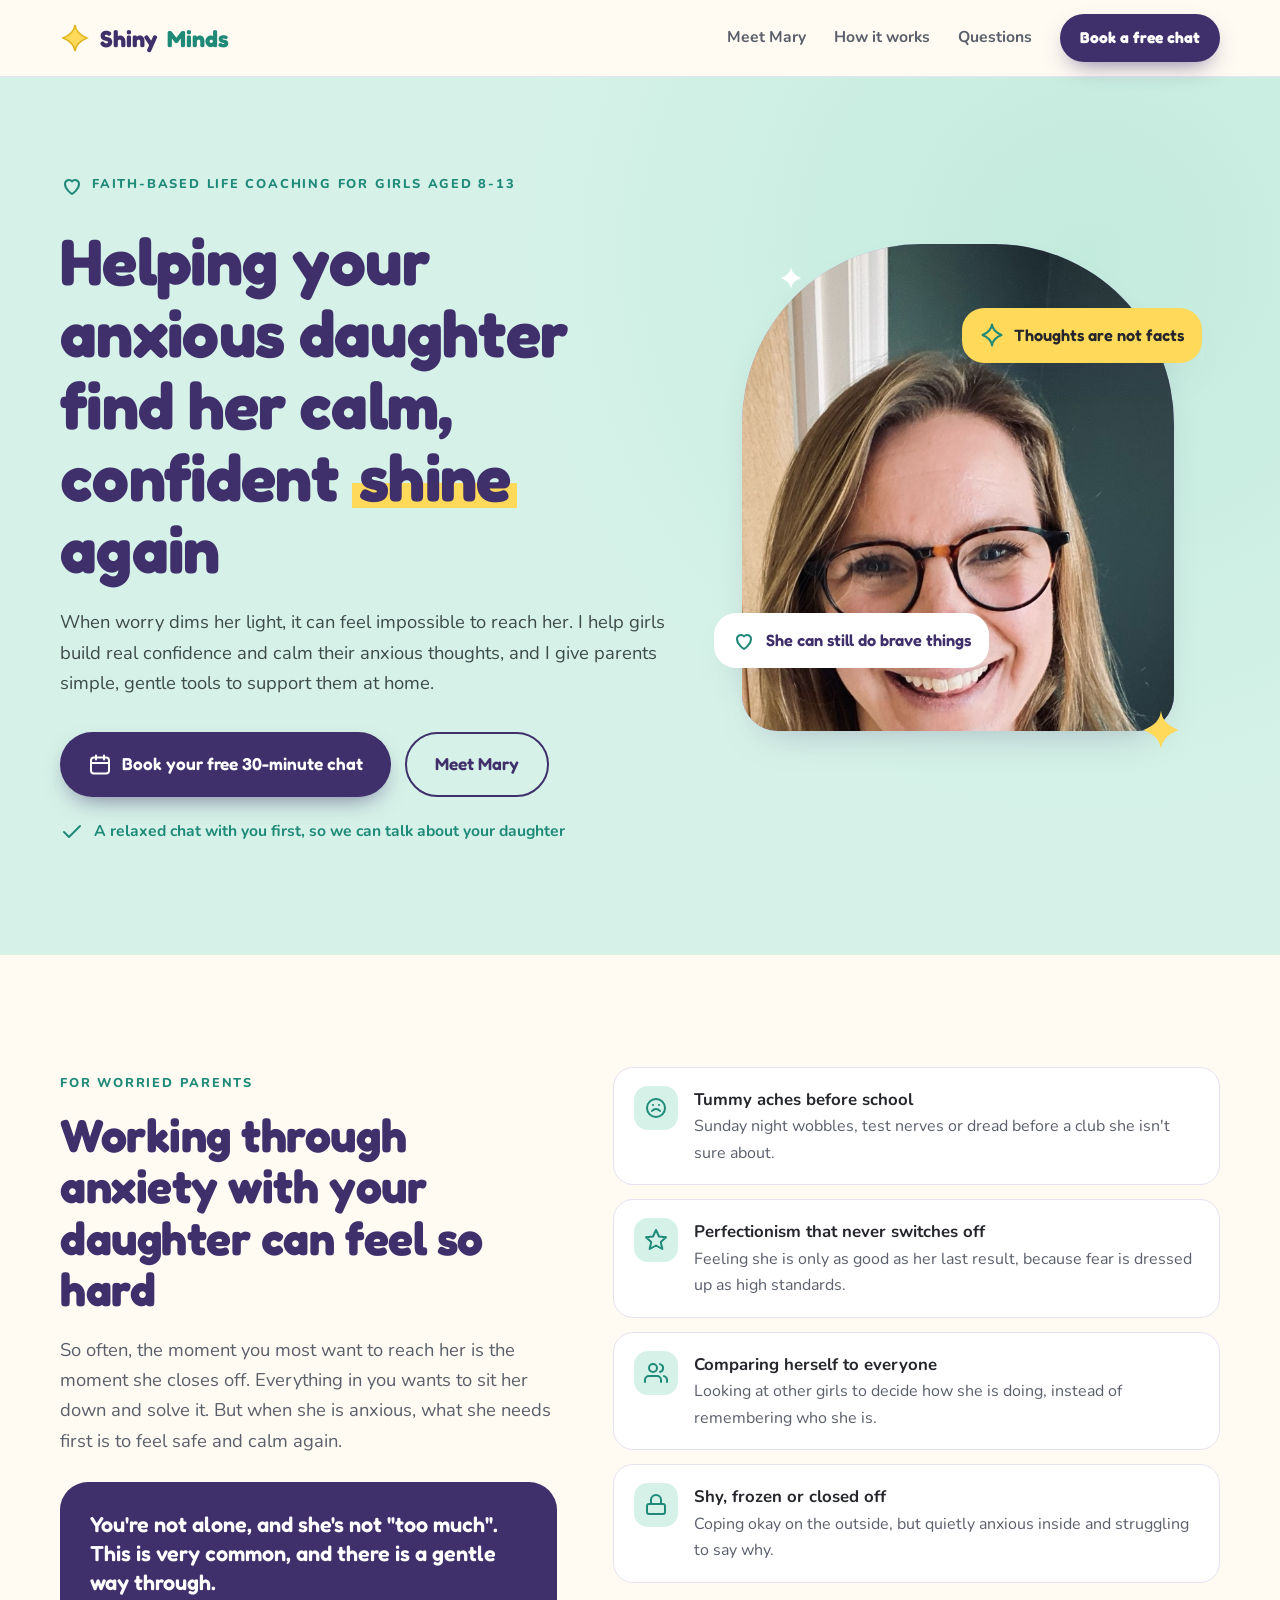
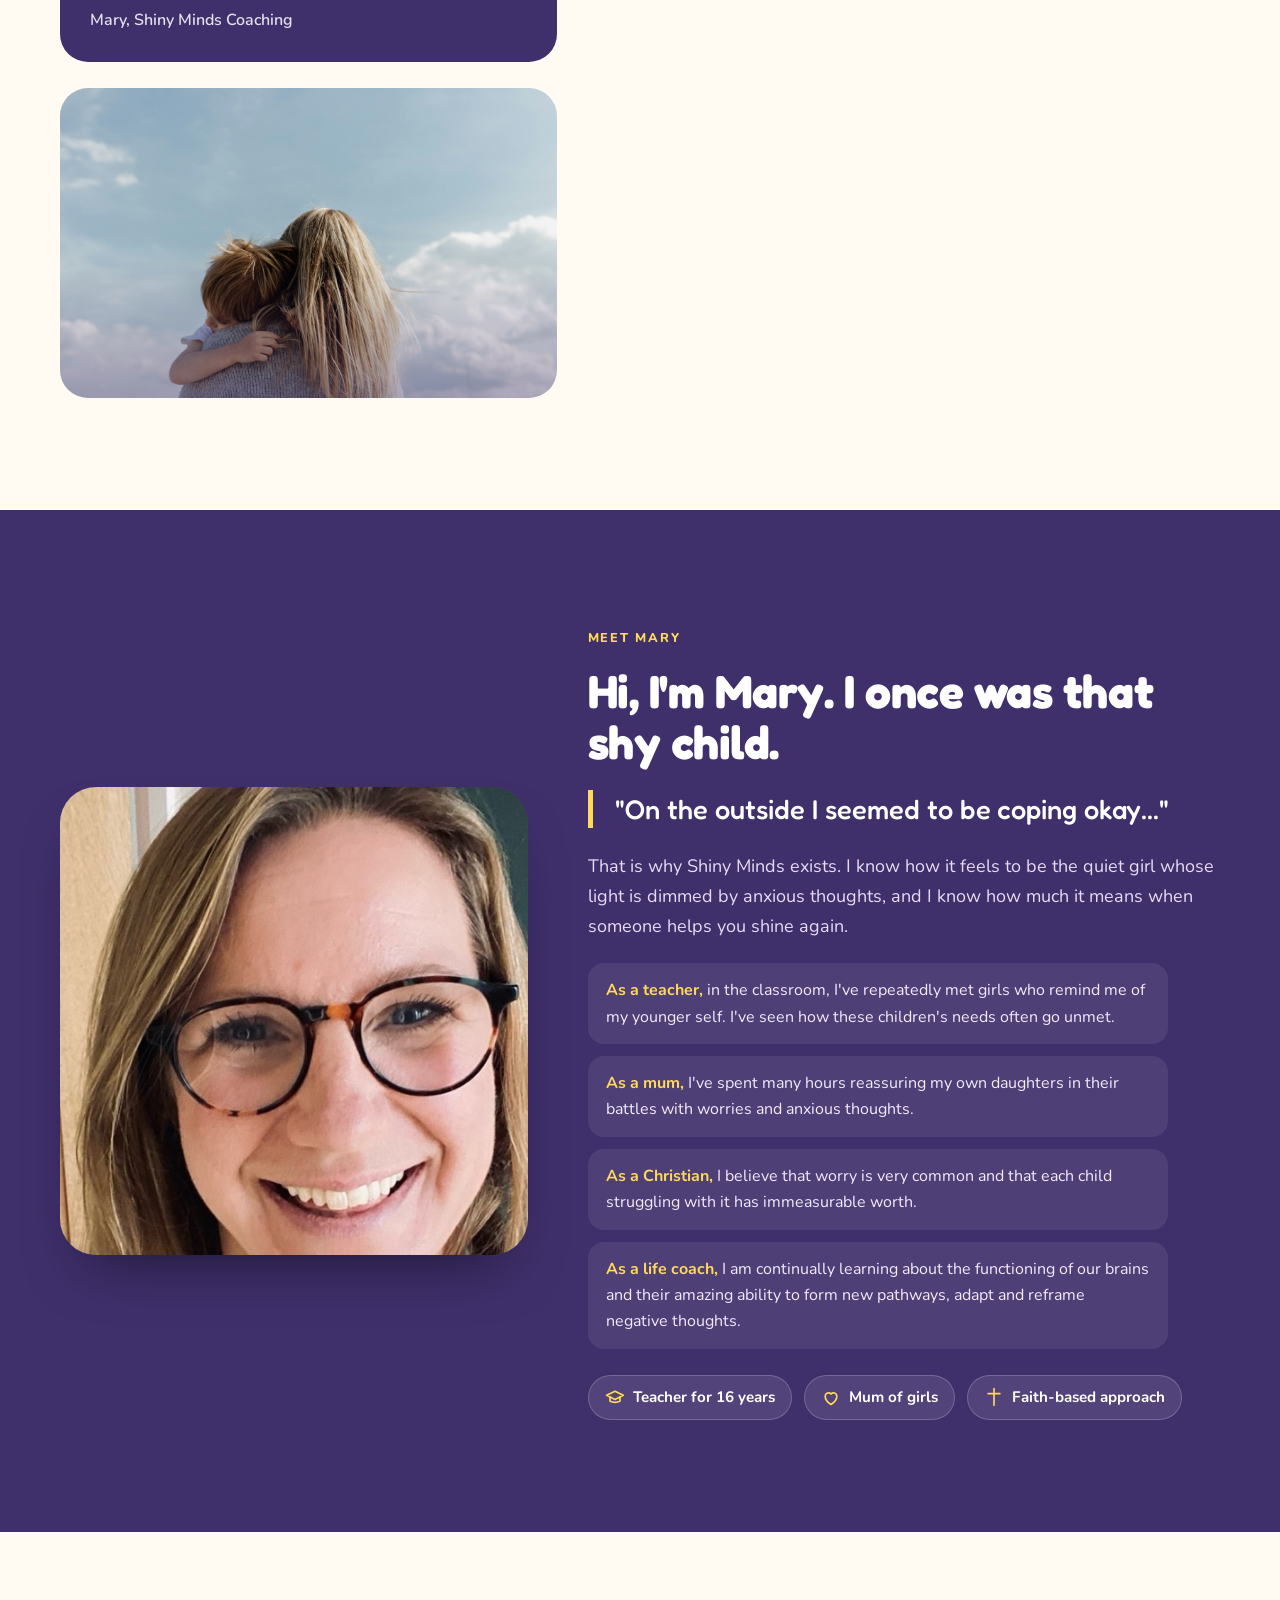
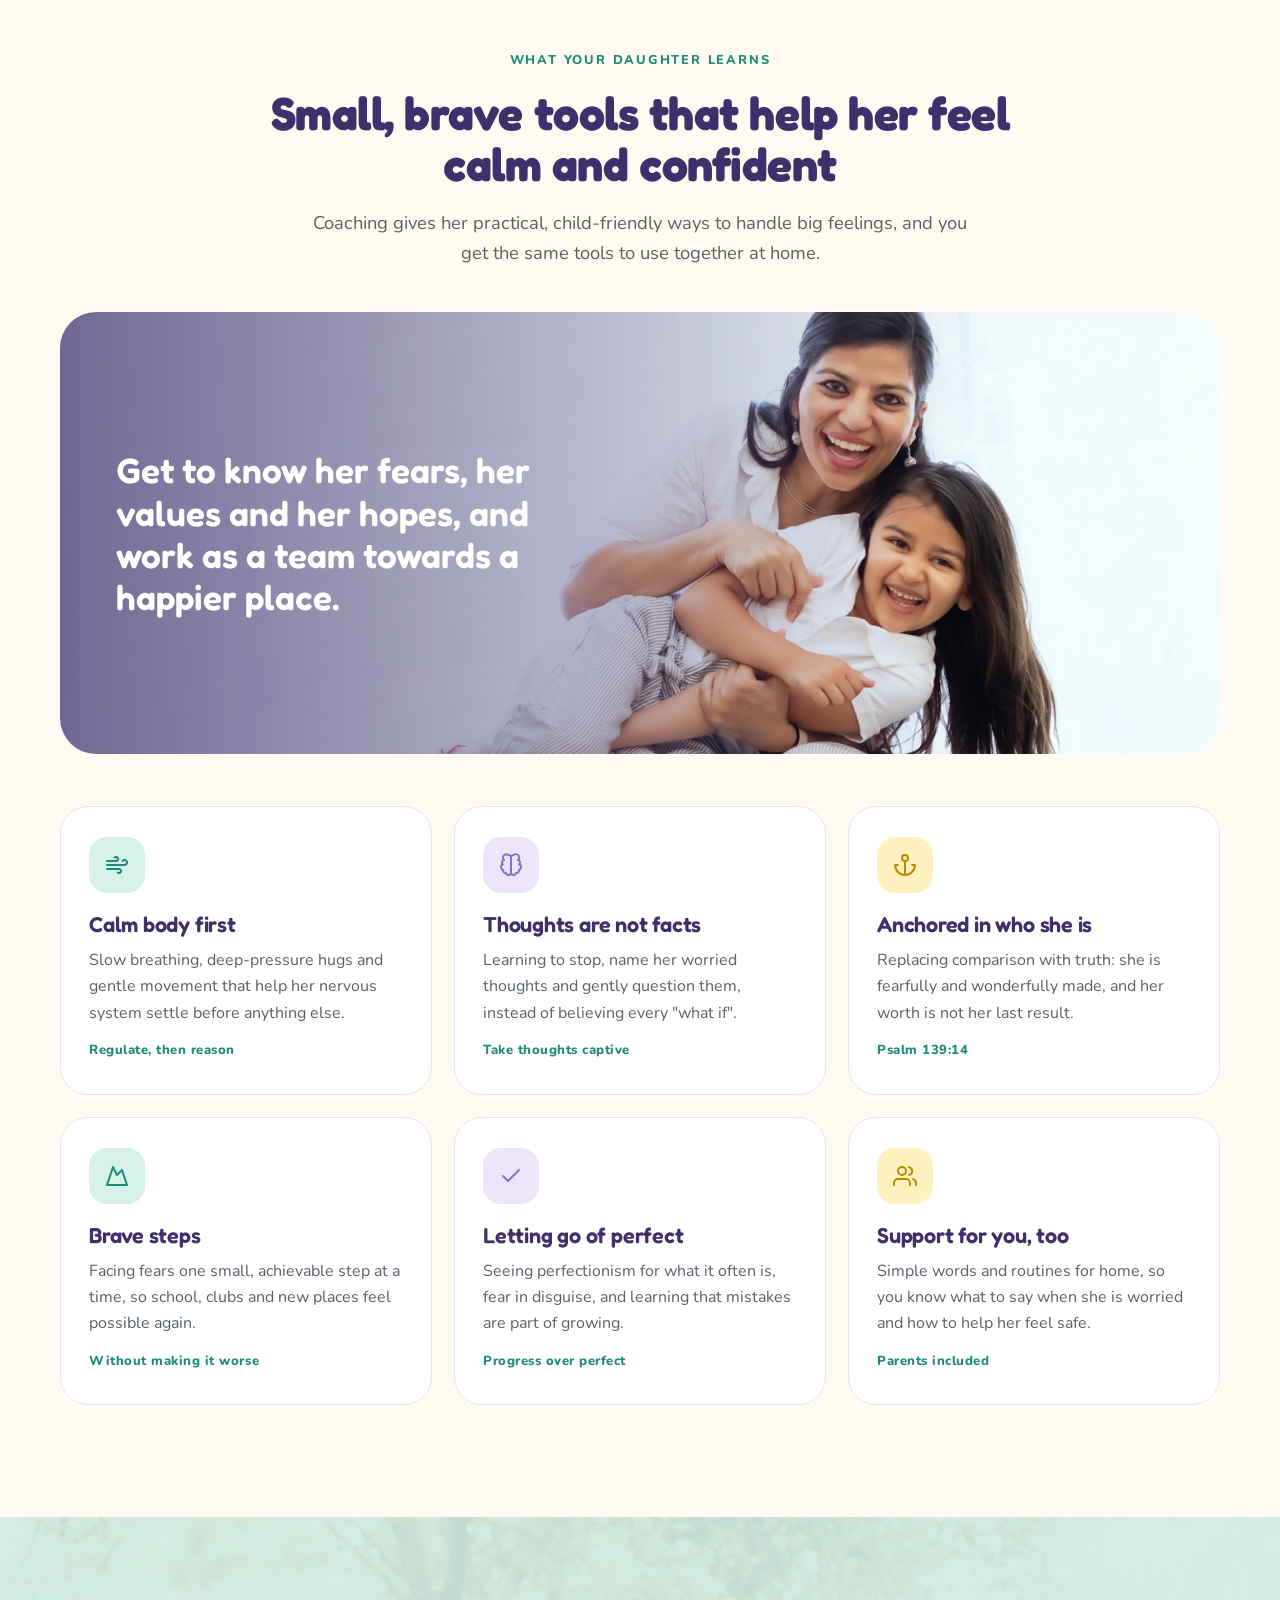
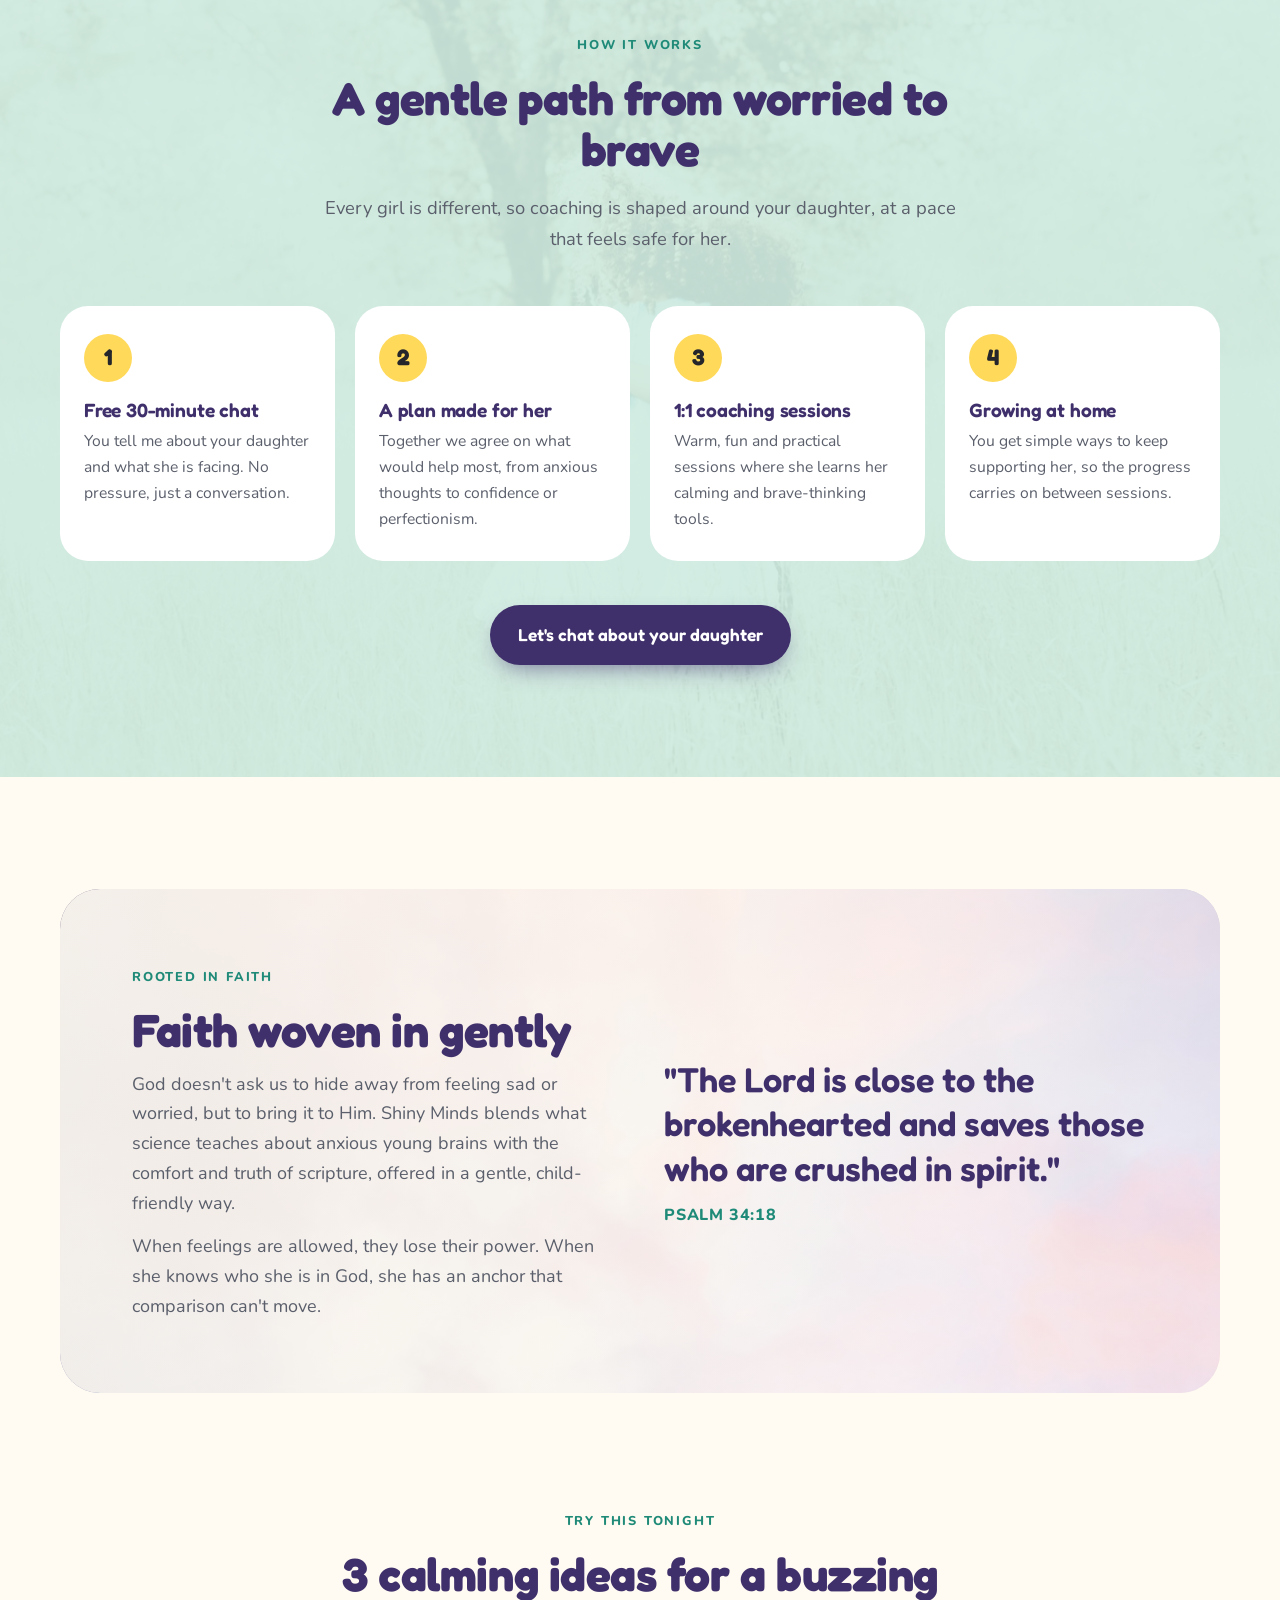
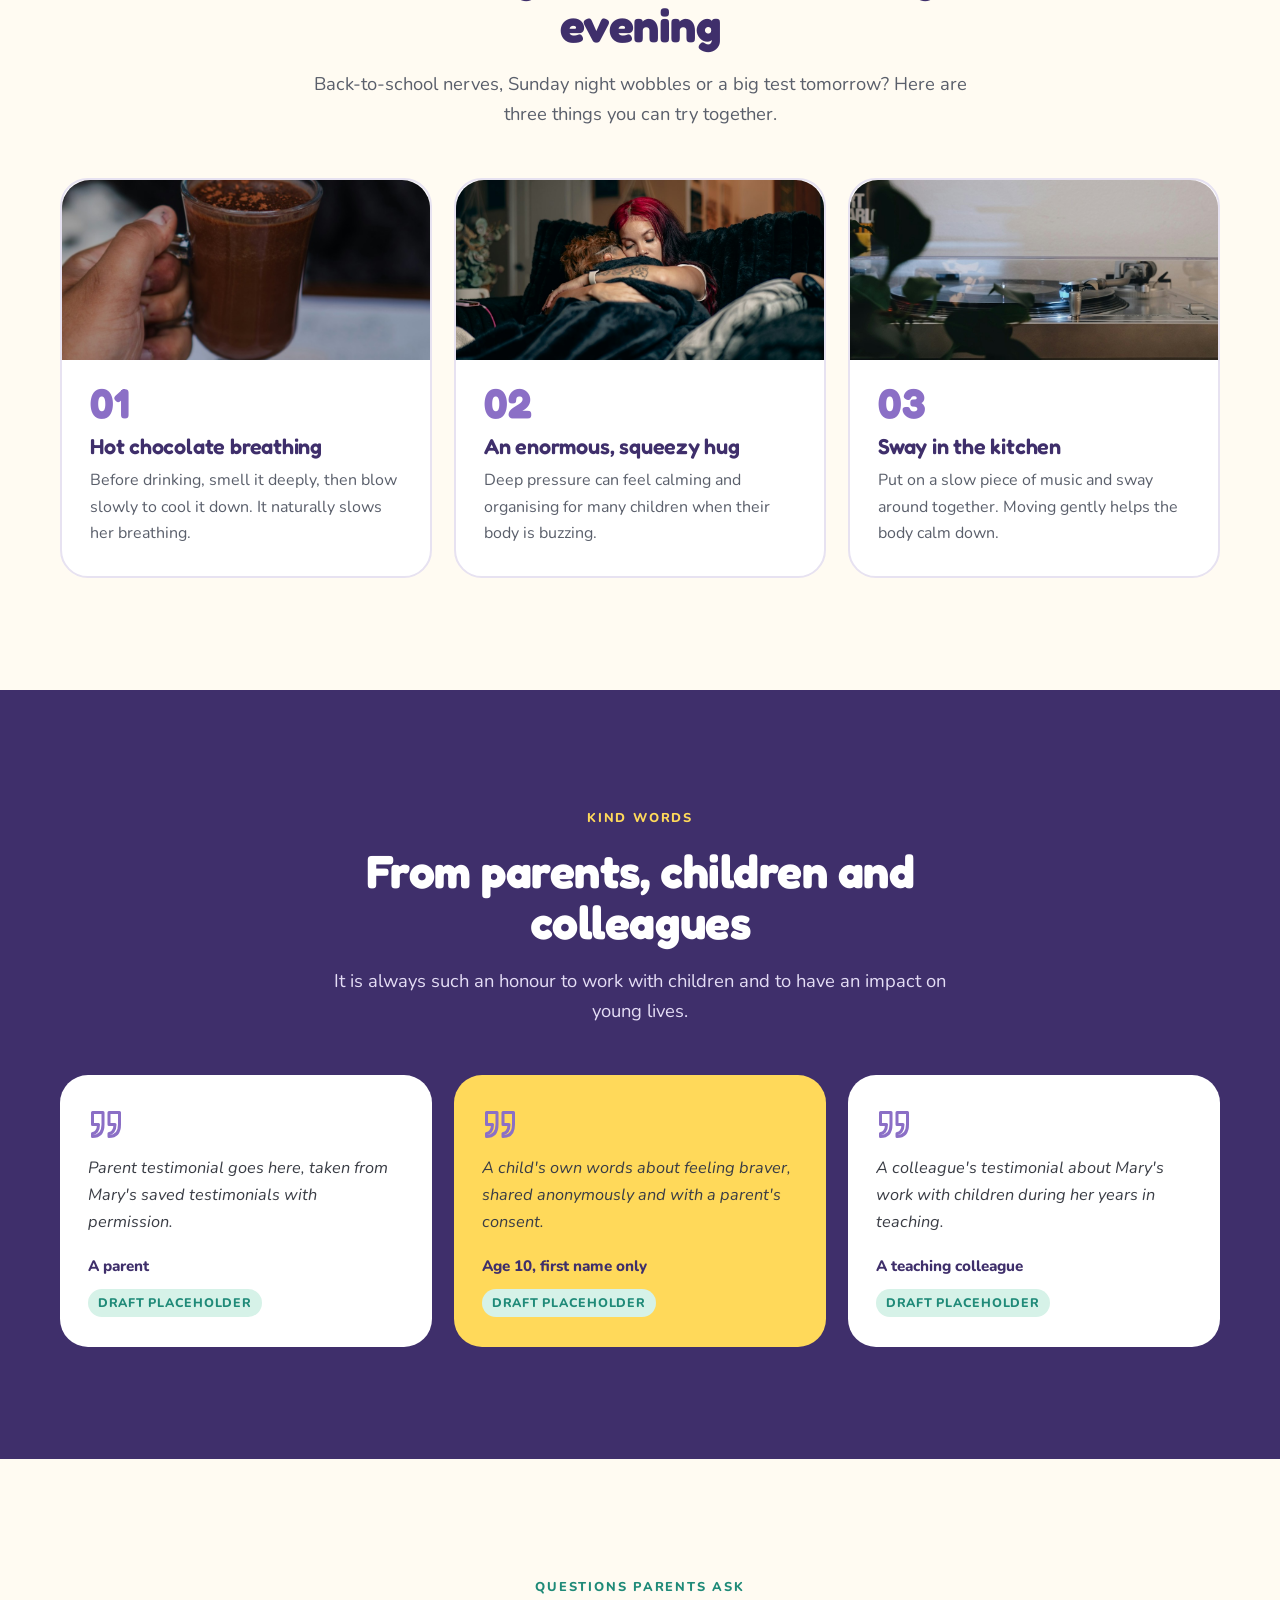
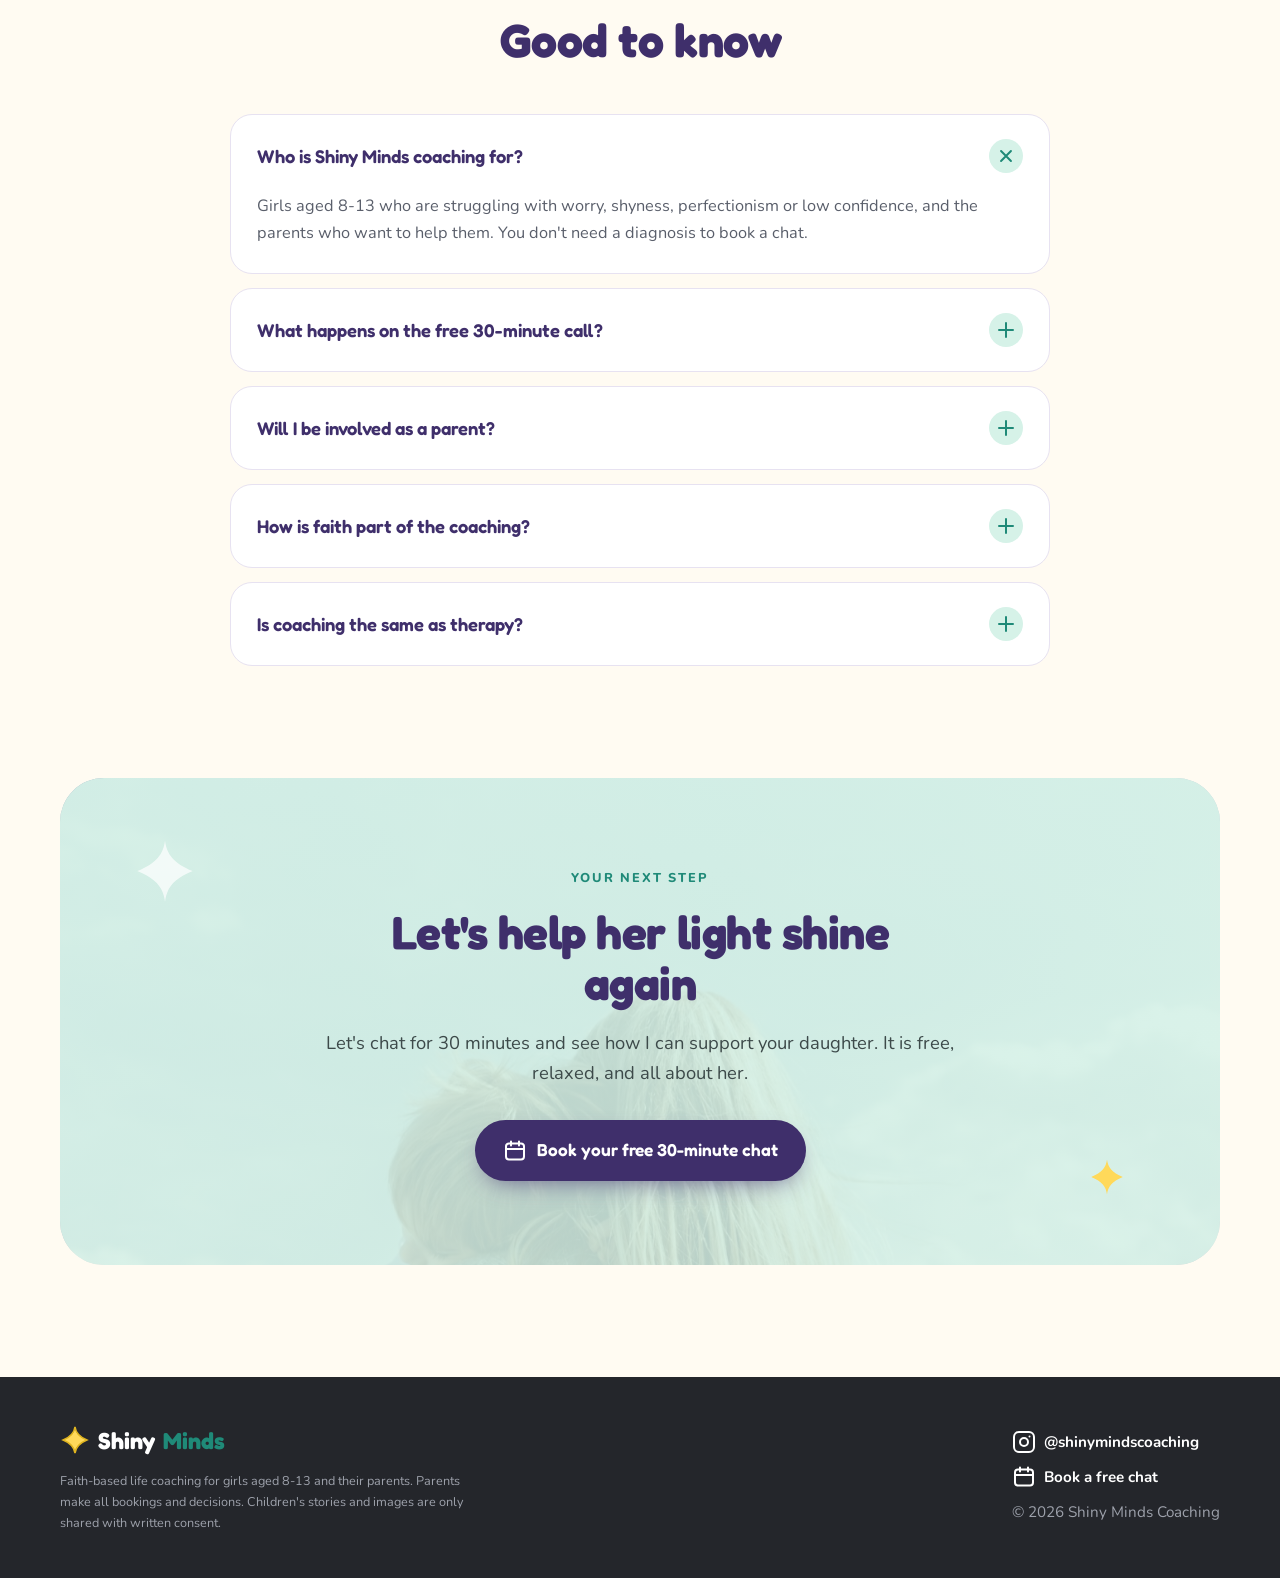
==== index.html @ 2c48fd46 "Shiny Minds Coaching website Co-Authored-By: Claude Opus 5 <noreply@anthropic.com>" ====
<!doctype html>
<html lang="en-GB">
<head>
<meta charset="utf-8">
<meta name="viewport" content="width=device-width, initial-scale=1">
<title>Shiny Minds Coaching | Faith-based life coaching for anxious girls aged 8-13</title>
<meta name="description" content="Shiny Minds Coaching helps worried parents of girls aged 8-13 build their daughter's confidence and calm her anxieties with gentle, faith-based life coaching. Book a free 30-minute chat with Mary.">
<link rel="preconnect" href="https://fonts.googleapis.com">
<link rel="preconnect" href="https://fonts.gstatic.com" crossorigin>
<link href="https://fonts.googleapis.com/css2?family=Fredoka:wght@500;600;700&family=Nunito:ital,wght@0,400;0,600;0,700;0,800;1,600&display=swap" rel="stylesheet">
<style>
:root{
  --cream:#FFFBF2;
  --mint:#D6F2E8;
  --teal:#1F8A78;
  --ink:#24262B;
  --muted:#5A5F6B;
  --lavender:#8B6FC6;
  --plum:#3F2F6B;
  --sun:#FFD95A;
  --line:#E7E2F1;
  --radius:28px;
  --shadow:0 18px 40px -22px rgba(63,47,107,.35);
}
*{box-sizing:border-box;margin:0;padding:0}
html{scroll-behavior:smooth}
body{font-family:"Nunito",system-ui,sans-serif;color:var(--ink);background:var(--cream);line-height:1.65;font-size:18px;-webkit-font-smoothing:antialiased}
img,svg{display:block;max-width:100%}
a{color:inherit}
h1,h2,h3{font-family:"Fredoka",sans-serif;line-height:1.1;letter-spacing:-.01em}
h1{font-size:clamp(2.4rem,5.4vw,4.1rem);font-weight:700}
h2{font-size:clamp(1.9rem,3.8vw,2.9rem);font-weight:700}
h3{font-size:1.35rem;font-weight:600}
.wrap{width:min(1160px,100% - 32px);margin-inline:auto}
section{padding:clamp(64px,9vw,112px) 0}
.eyebrow{display:inline-flex;align-items:center;gap:8px;font-weight:800;font-size:.8rem;letter-spacing:.14em;text-transform:uppercase;color:var(--teal)}
.lead{font-size:1.15rem;color:var(--muted);max-width:60ch}
.hl{background:linear-gradient(transparent 58%,var(--sun) 58%,var(--sun) 90%,transparent 90%);padding:0 .1em}
.icon{width:24px;height:24px;stroke:currentColor;fill:none;stroke-width:2;stroke-linecap:round;stroke-linejoin:round;flex:none}

/* buttons */
.btn{display:inline-flex;align-items:center;justify-content:center;gap:10px;font-family:"Fredoka",sans-serif;font-weight:600;font-size:1.08rem;text-decoration:none;border-radius:999px;padding:16px 28px;transition:transform .2s ease,box-shadow .2s ease,background .2s}
.btn-primary{background:var(--plum);color:#fff;box-shadow:0 10px 24px -10px rgba(63,47,107,.7)}
.btn-primary:hover{transform:translateY(-2px);background:#33255a}
.btn-ghost{color:var(--plum);border:2px solid var(--plum)}
.btn-ghost:hover{background:var(--plum);color:#fff}
.btn-sun{background:var(--sun);color:var(--ink)}
.btn-sun:hover{transform:translateY(-2px)}

/* nav */
header{position:sticky;top:0;z-index:20;background:rgba(255,251,242,.88);backdrop-filter:blur(10px);border-bottom:1px solid var(--line)}
.nav{display:flex;align-items:center;justify-content:space-between;gap:16px;padding:14px 0}
.logo{display:flex;align-items:center;gap:10px;text-decoration:none;font-family:"Fredoka",sans-serif;font-weight:700;font-size:1.45rem;color:var(--plum)}
.logo span{color:var(--teal)}
.logo .spark{width:30px;height:30px;color:var(--sun);fill:var(--sun);stroke:#E0B520;stroke-width:1.2}
.nav-links{display:flex;gap:28px;align-items:center}
.nav-links a{text-decoration:none;font-weight:700;color:var(--muted);font-size:.98rem;white-space:nowrap}
.nav-links a:hover{color:var(--plum)}
.nav .btn{padding:11px 20px;font-size:.98rem}
.nav-links a.btn,.nav-links a.btn:hover{color:#fff}

/* hero */
.hero{background:radial-gradient(circle at 85% 20%,#C3EBDD 0,transparent 45%),var(--mint);padding:clamp(48px,8vw,96px) 0 clamp(72px,9vw,110px);position:relative;overflow:hidden}
.hero-grid{display:grid;grid-template-columns:1.1fr .9fr;gap:56px;align-items:center}
.hero h1{color:var(--plum);margin:18px 0 22px}
.hero .lead{color:#3D4A4A}
.hero-ctas{display:flex;flex-wrap:wrap;gap:14px;margin-top:34px}
.hero-note{display:flex;align-items:center;gap:10px;margin-top:22px;font-weight:700;color:var(--teal);font-size:.98rem}
.hero-art{position:relative;aspect-ratio:4/4.6;max-width:460px;justify-self:center;width:100%}
.photo{position:absolute;inset:0 6% 8% 0;border-radius:180px 180px 36px 36px;background:linear-gradient(160deg,#B9A6E6,#8B6FC6);box-shadow:var(--shadow);overflow:hidden;display:grid;place-items:center}
.photo-label{color:#fff;font-weight:700;text-align:center;font-size:.95rem;opacity:.9;padding:24px}
.photo-label svg{width:54px;height:54px;margin:0 auto 10px;stroke:#fff}
.bubble{position:absolute;background:#fff;border-radius:22px;padding:14px 18px;box-shadow:var(--shadow);font-family:"Fredoka",sans-serif;font-weight:600;color:var(--plum);display:flex;align-items:center;gap:10px;font-size:1.02rem}
.bubble.b1{left:-6%;bottom:20%}
.bubble.b2{right:0;top:12%;background:var(--sun);color:var(--ink)}
.bubble svg{color:var(--teal)}
.float-spark{position:absolute;fill:var(--sun);stroke:none}
.float-spark.s1{width:44px;right:4%;bottom:4%}
.float-spark.s2{width:26px;left:8%;top:4%;fill:#fff}

/* empathy */
.empathy-grid{display:grid;grid-template-columns:.9fr 1.1fr;gap:56px;align-items:start}
.signs{display:grid;gap:14px}
.sign{display:flex;gap:16px;align-items:flex-start;background:#fff;border:1px solid var(--line);border-radius:20px;padding:18px 20px}
.sign .ic{width:44px;height:44px;border-radius:14px;display:grid;place-items:center;background:var(--mint);color:var(--teal);flex:none}
.sign p{color:var(--muted);font-size:1rem}
.sign strong{display:block;color:var(--ink);font-size:1.05rem}
.reassure{margin-top:26px;background:var(--plum);color:#fff;border-radius:var(--radius);padding:28px 30px}
.reassure p{font-family:"Fredoka",sans-serif;font-size:1.35rem;font-weight:600;line-height:1.35}
.reassure small{display:block;margin-top:10px;opacity:.85;font-family:"Nunito",sans-serif;font-size:1rem;font-weight:600}

/* story */
.story{background:var(--plum);color:#fff;position:relative;overflow:hidden}
.story .eyebrow{color:var(--sun)}
.story-grid{display:grid;grid-template-columns:.85fr 1.15fr;gap:60px;align-items:center}
.story-photo{aspect-ratio:4/5;border-radius:36px;background:linear-gradient(160deg,#5B4892,#2C2150);border:2px dashed rgba(255,255,255,.35);display:grid;place-items:center;text-align:center;color:rgba(255,255,255,.8);font-weight:700;padding:24px}
.story-photo svg{width:54px;height:54px;margin:0 auto 10px}
.story h2{margin:14px 0 22px}
.story blockquote{font-family:"Fredoka",sans-serif;font-size:clamp(1.3rem,2.4vw,1.7rem);line-height:1.4;font-weight:500;border-left:5px solid var(--sun);padding-left:22px;margin-bottom:24px}
.story p{color:#E4DDF5;margin-bottom:16px;max-width:58ch}
.creds{display:flex;flex-wrap:wrap;gap:12px;margin-top:26px}
.cred{display:inline-flex;align-items:center;gap:8px;background:rgba(255,255,255,.1);border:1px solid rgba(255,255,255,.2);border-radius:999px;padding:9px 16px;font-weight:700;font-size:.95rem}
.cred svg{color:var(--sun);width:20px;height:20px}

/* tools */
.center{text-align:center;margin-inline:auto}
.center .lead{margin-inline:auto}
.tools{display:grid;grid-template-columns:repeat(3,1fr);gap:22px;margin-top:52px}
.tool{background:#fff;border-radius:var(--radius);padding:30px 28px;border:1px solid var(--line);position:relative;transition:transform .2s,box-shadow .2s}
.tool:hover{transform:translateY(-4px);box-shadow:var(--shadow)}
.tool .ic{width:56px;height:56px;border-radius:18px;display:grid;place-items:center;margin-bottom:20px}
.tool:nth-child(3n+1) .ic{background:var(--mint);color:var(--teal)}
.tool:nth-child(3n+2) .ic{background:#ECE5FA;color:var(--lavender)}
.tool:nth-child(3n) .ic{background:#FFF1BF;color:#B98900}
.tool h3{margin-bottom:10px;color:var(--plum)}
.tool p{color:var(--muted);font-size:1rem}
.tool .tag{display:inline-block;margin-top:14px;font-size:.82rem;font-weight:800;color:var(--teal);letter-spacing:.04em}

/* steps */
.steps-sec{background:var(--mint)}
.steps{display:grid;grid-template-columns:repeat(4,1fr);gap:20px;margin-top:52px;counter-reset:s}
.step{background:#fff;border-radius:var(--radius);padding:28px 24px;position:relative}
.step::before{counter-increment:s;content:counter(s);font-family:"Fredoka",sans-serif;font-weight:700;font-size:1.4rem;width:48px;height:48px;border-radius:50%;display:grid;place-items:center;background:var(--sun);color:var(--ink);margin-bottom:18px}
.step h3{font-size:1.2rem;margin-bottom:8px;color:var(--plum)}
.step p{color:var(--muted);font-size:.98rem}
.steps-cta{display:flex;justify-content:center;margin-top:44px}

/* faith */
.faith-card{background:linear-gradient(135deg,#ECE5FA,#FFF6D6);border-radius:40px;padding:clamp(36px,6vw,72px);display:grid;grid-template-columns:1fr 1fr;gap:48px;align-items:center}
.verse{font-family:"Fredoka",sans-serif;font-size:clamp(1.5rem,3vw,2.15rem);line-height:1.3;color:var(--plum);font-weight:600}
.verse cite{display:block;margin-top:14px;font-family:"Nunito",sans-serif;font-style:normal;font-size:1rem;font-weight:800;color:var(--teal);letter-spacing:.05em}
.faith-card p{color:var(--muted);margin-top:14px}
.faith-card h2{color:var(--plum)}

/* tips */
.tips-sec{background:var(--cream)}
.tips{display:grid;grid-template-columns:repeat(3,1fr);gap:22px;margin-top:48px}
.tip{border-radius:var(--radius);padding:30px 28px;background:#fff;border:2px solid var(--line)}
.tip .num{font-family:"Fredoka",sans-serif;font-size:2.6rem;font-weight:700;color:var(--lavender);line-height:1}
.tip h3{margin:12px 0 8px;color:var(--plum)}
.tip p{color:var(--muted);font-size:1rem}

/* testimonials */
.proof{background:var(--plum);color:#fff}
.proof .eyebrow{color:var(--sun)}
.proof .lead{color:#E4DDF5}
.quotes{display:grid;grid-template-columns:repeat(3,1fr);gap:22px;margin-top:48px}
.quote{background:#fff;color:var(--ink);border-radius:var(--radius);padding:30px 28px;position:relative}
.quote:nth-child(2){background:var(--sun)}
.quote svg.q{width:36px;height:36px;color:var(--lavender);margin-bottom:14px}
.quote p{font-size:1.02rem;font-style:italic;color:#3A3D45}
.quote .who{margin-top:18px;font-weight:800;font-size:.95rem;color:var(--plum);font-style:normal}
.draft-note{display:inline-block;margin-top:10px;font-size:.78rem;font-weight:800;letter-spacing:.06em;text-transform:uppercase;color:var(--teal);background:var(--mint);border-radius:999px;padding:4px 10px;font-style:normal}

/* faq */
.faq{max-width:820px;margin:48px auto 0;display:grid;gap:14px}
details{background:#fff;border:1px solid var(--line);border-radius:22px;padding:4px 26px}
summary{list-style:none;cursor:pointer;display:flex;justify-content:space-between;align-items:center;gap:16px;padding:20px 0;font-family:"Fredoka",sans-serif;font-weight:600;font-size:1.15rem;color:var(--plum)}
summary::-webkit-details-marker{display:none}
summary .plus{width:34px;height:34px;border-radius:50%;background:var(--mint);color:var(--teal);display:grid;place-items:center;flex:none;transition:transform .25s}
details[open] summary .plus{transform:rotate(45deg)}
details p{color:var(--muted);padding:0 0 22px;font-size:1.02rem}

/* final cta */
.final{padding-top:0}
.final-card{background:var(--mint);border-radius:44px;padding:clamp(40px,7vw,84px) clamp(24px,6vw,72px);text-align:center;position:relative;overflow:hidden}
.final-card h2{color:var(--plum);max-width:20ch;margin:16px auto 18px}
.final-card .lead{margin:0 auto 32px;color:#3D4A4A}
.final-card .spark-bg{position:absolute;fill:#fff;opacity:.7}

footer{background:var(--ink);color:#C9CCD3;padding:44px 0;font-size:.95rem}
.foot{display:flex;flex-wrap:wrap;justify-content:space-between;gap:24px;align-items:center}
.foot .logo{color:#fff}
.foot a{color:#fff;text-decoration:none;font-weight:700;display:inline-flex;align-items:center;gap:8px}
.foot small{display:block;margin-top:8px;max-width:52ch;color:#9DA1AB}

/* photos */
.photo img,.story-photo img{width:100%;height:100%;object-fit:cover}
.photo img{object-position:50% 35%}
.story-photo.has-img{padding:0;border:0;overflow:hidden;box-shadow:0 30px 60px -30px rgba(0,0,0,.6)}
.story-photo.has-img{aspect-ratio:1/1}
.story-photo.has-img img{object-position:64% 50%}
.emp-img{margin-top:26px;border-radius:var(--radius);overflow:hidden;aspect-ratio:16/10;position:relative}
.emp-img img{width:100%;height:100%;object-fit:cover;object-position:50% 30%}
.emp-img::after{content:"";position:absolute;inset:0;background:linear-gradient(180deg,transparent 55%,rgba(63,47,107,.35))}
.story-quotes{display:grid;gap:12px;margin-top:22px}
.story-quotes p{margin:0;background:rgba(255,255,255,.08);border-radius:16px;padding:14px 18px;font-size:1rem;color:#F1ECFB}
.story-quotes strong{color:var(--sun)}
.band{margin-top:44px;border-radius:36px;overflow:hidden;position:relative;aspect-ratio:21/8}
.band img{width:100%;height:100%;object-fit:cover;object-position:50% 30%}
.band::after{content:"";position:absolute;inset:0;background:linear-gradient(90deg,rgba(63,47,107,.72) 0%,rgba(63,47,107,.25) 55%,transparent 80%)}
.band p{position:absolute;z-index:1;left:clamp(22px,5vw,56px);top:50%;transform:translateY(-50%);max-width:22ch;color:#fff;font-family:"Fredoka",sans-serif;font-weight:600;font-size:clamp(1.3rem,3vw,2.2rem);line-height:1.2}
.steps-sec{position:relative;background:url(images/field-hug.jpg) center 40%/cover}
.steps-sec::before{content:"";position:absolute;inset:0;background:rgba(214,242,232,.9)}
.steps-sec>.wrap{position:relative}
.faith-card{position:relative;overflow:hidden;background:url(images/clouds.jpg) center/cover}
.faith-card::before{content:"";position:absolute;inset:0;background:linear-gradient(120deg,rgba(255,251,242,.93) 0%,rgba(255,251,242,.82) 50%,rgba(236,229,250,.55) 100%)}
.faith-card>*{position:relative}
.tip-img{margin:-30px -28px 22px;height:180px;border-radius:var(--radius) var(--radius) 0 0;overflow:hidden}
.tip-img img{width:100%;height:100%;object-fit:cover}
.final-card{background:url(images/hug-sky.jpg) center 30%/cover}
.final-card::before{content:"";position:absolute;inset:0;background:linear-gradient(180deg,rgba(214,242,232,.93),rgba(214,242,232,.86))}
.final-card>*:not(.spark-bg){position:relative}
.final-card .spark-bg{z-index:1}

/* responsive */
@media (max-width:980px){
  .hero-grid,.empathy-grid,.story-grid,.faith-card{grid-template-columns:1fr}
  .hero-art{max-width:380px}
  .tools,.tips,.quotes{grid-template-columns:1fr 1fr}
  .nav-links a:not(.btn){display:none}
  .steps{grid-template-columns:1fr 1fr}
  .story-photo{max-width:380px;aspect-ratio:1/1}
}
@media (max-width:680px){
  body{font-size:17px}
  .nav-links a:not(.btn){display:none}
  .tools,.tips,.quotes,.steps{grid-template-columns:1fr}
  .hero-ctas .btn{width:100%}
  .band{aspect-ratio:4/3}
  .final-card .spark-bg{display:none}
  .band::after{background:linear-gradient(0deg,rgba(63,47,107,.8) 0%,rgba(63,47,107,.2) 60%,transparent)}
  .band p{top:auto;bottom:22px;transform:none}
  .bubble.b1{left:0}
  .bubble{font-size:.92rem;padding:11px 14px}
  details{padding:2px 18px}
}
</style>
</head>
<body>

<svg width="0" height="0" style="position:absolute" aria-hidden="true">
  <defs>
    <symbol id="spark" viewBox="0 0 24 24"><path d="M12 1.5c.6 4.7 2.9 7.8 9.5 10.5-6.6 2.7-8.9 5.8-9.5 10.5-.6-4.7-2.9-7.8-9.5-10.5C9.1 9.3 11.4 6.2 12 1.5z"/></symbol>
  </defs>
</svg>

<header>
  <div class="wrap nav">
    <a class="logo" href="#top" aria-label="Shiny Minds Coaching home">
      <svg class="spark" viewBox="0 0 24 24"><use href="#spark"/></svg>
      Shiny <span>Minds</span>
    </a>
    <nav class="nav-links" aria-label="Main">
      <a href="#about">Meet Mary</a>
      <a href="#how">How it works</a>
      <a href="#faq">Questions</a>
      <a class="btn btn-primary" href="https://calendly.com/mramail_82/30min" target="_blank" rel="noopener">Book a free chat</a>
    </nav>
  </div>
</header>

<main id="top">

<!-- HERO -->
<section class="hero">
  <div class="wrap hero-grid">
    <div>
      <span class="eyebrow"><svg class="icon" viewBox="0 0 24 24"><path d="M12 21s-7-4.4-7-10a4 4 0 0 1 7-2.6A4 4 0 0 1 19 11c0 5.6-7 10-7 10z"/></svg>Faith-based life coaching for girls aged 8-13</span>
      <h1>Helping your anxious daughter find her calm, confident <span class="hl">shine</span> again</h1>
      <p class="lead">When worry dims her light, it can feel impossible to reach her. I help girls build real confidence and calm their anxious thoughts, and I give parents simple, gentle tools to support them at home.</p>
      <div class="hero-ctas">
        <a class="btn btn-primary" href="https://calendly.com/mramail_82/30min" target="_blank" rel="noopener">
          <svg class="icon" viewBox="0 0 24 24"><rect x="3" y="4.5" width="18" height="16" rx="3"/><path d="M8 2.5v4M16 2.5v4M3 10h18"/></svg>
          Book your free 30-minute chat
        </a>
        <a class="btn btn-ghost" href="#about">Meet Mary</a>
      </div>
      <p class="hero-note"><svg class="icon" viewBox="0 0 24 24"><path d="M20 6 9 17l-5-5"/></svg>A relaxed chat with you first, so we can talk about your daughter</p>
    </div>

    <div class="hero-art" aria-hidden="true">
      <div class="photo">
        <img src="images/mary-portrait.jpg" alt="Mary Heather, founder of Shiny Minds Coaching, smiling">
      </div>
      <div class="bubble b2"><svg class="icon" viewBox="0 0 24 24"><use href="#spark"/></svg>Thoughts are not facts</div>
      <div class="bubble b1"><svg class="icon" viewBox="0 0 24 24"><path d="M12 21s-7-4.4-7-10a4 4 0 0 1 7-2.6A4 4 0 0 1 19 11c0 5.6-7 10-7 10z"/></svg>She can still do brave things</div>
      <svg class="float-spark s1" viewBox="0 0 24 24"><use href="#spark"/></svg>
      <svg class="float-spark s2" viewBox="0 0 24 24"><use href="#spark"/></svg>
    </div>
  </div>
</section>

<!-- EMPATHY -->
<section>
  <div class="wrap empathy-grid">
    <div>
      <span class="eyebrow">For worried parents</span>
      <h2 style="margin:14px 0 20px;color:var(--plum)">Working through anxiety with your daughter can feel so hard</h2>
      <p class="lead">So often, the moment you most want to reach her is the moment she closes off. Everything in you wants to sit her down and solve it. But when she is anxious, what she needs first is to feel safe and calm again.</p>
      <div class="reassure">
        <p>You're not alone, and she's not "too much". This is very common, and there is a gentle way through.</p>
        <small>Mary, Shiny Minds Coaching</small>
      </div>
      <div class="emp-img"><img src="images/hug-sky.jpg" alt="A mother holding her child close against a soft sky" loading="lazy"></div>
    </div>
    <div class="signs">
      <div class="sign"><div class="ic"><svg class="icon" viewBox="0 0 24 24"><circle cx="12" cy="12" r="9"/><path d="M8 15s1.5-2 4-2 4 2 4 2M9 9h.01M15 9h.01"/></svg></div><div><strong>Tummy aches before school</strong><p>Sunday night wobbles, test nerves or dread before a club she isn't sure about.</p></div></div>
      <div class="sign"><div class="ic"><svg class="icon" viewBox="0 0 24 24"><path d="M12 2 15 8.5l7 .8-5.2 4.8 1.5 6.9L12 17.5 5.7 21l1.5-6.9L2 9.3l7-.8z"/></svg></div><div><strong>Perfectionism that never switches off</strong><p>Feeling she is only as good as her last result, because fear is dressed up as high standards.</p></div></div>
      <div class="sign"><div class="ic"><svg class="icon" viewBox="0 0 24 24"><path d="M17 21v-2a4 4 0 0 0-4-4H5a4 4 0 0 0-4 4v2"/><circle cx="9" cy="7" r="4"/><path d="M23 21v-2a4 4 0 0 0-3-3.9M16 3.1a4 4 0 0 1 0 7.8"/></svg></div><div><strong>Comparing herself to everyone</strong><p>Looking at other girls to decide how she is doing, instead of remembering who she is.</p></div></div>
      <div class="sign"><div class="ic"><svg class="icon" viewBox="0 0 24 24"><rect x="3" y="11" width="18" height="10" rx="2"/><path d="M7 11V7a5 5 0 0 1 10 0v4"/></svg></div><div><strong>Shy, frozen or closed off</strong><p>Coping okay on the outside, but quietly anxious inside and struggling to say why.</p></div></div>
    </div>
  </div>
</section>

<!-- STORY -->
<section class="story" id="about">
  <div class="wrap story-grid">
    <div class="story-photo has-img">
      <img src="images/mary-story.jpg" alt="Mary Heather smiling at home" loading="lazy">
    </div>
    <div>
      <span class="eyebrow">Meet Mary</span>
      <h2>Hi, I'm Mary. I once was that shy child.</h2>
      <blockquote>"On the outside I seemed to be coping okay..."</blockquote>
      <p>That is why Shiny Minds exists. I know how it feels to be the quiet girl whose light is dimmed by anxious thoughts, and I know how much it means when someone helps you shine again.</p>
      <div class="story-quotes">
        <p><strong>As a teacher,</strong> in the classroom, I've repeatedly met girls who remind me of my younger self. I've seen how these children's needs often go unmet.</p>
        <p><strong>As a mum,</strong> I've spent many hours reassuring my own daughters in their battles with worries and anxious thoughts.</p>
        <p><strong>As a Christian,</strong> I believe that worry is very common and that each child struggling with it has immeasurable worth.</p>
        <p><strong>As a life coach,</strong> I am continually learning about the functioning of our brains and their amazing ability to form new pathways, adapt and reframe negative thoughts.</p>
      </div>
      <div class="creds">
        <span class="cred"><svg class="icon" viewBox="0 0 24 24"><path d="M22 10 12 5 2 10l10 5 10-5z"/><path d="M6 12v5c3 2 9 2 12 0v-5"/></svg>Teacher for 16 years</span>
        <span class="cred"><svg class="icon" viewBox="0 0 24 24"><path d="M12 21s-7-4.4-7-10a4 4 0 0 1 7-2.6A4 4 0 0 1 19 11c0 5.6-7 10-7 10z"/></svg>Mum of girls</span>
        <span class="cred"><svg class="icon" viewBox="0 0 24 24"><path d="M12 2v20M5 8h14"/></svg>Faith-based approach</span>
      </div>
    </div>
  </div>
</section>

<!-- TOOLS -->
<section>
  <div class="wrap">
    <div class="center" style="max-width:760px">
      <span class="eyebrow">What your daughter learns</span>
      <h2 style="margin:14px 0 18px;color:var(--plum)">Small, brave tools that help her feel calm and confident</h2>
      <p class="lead">Coaching gives her practical, child-friendly ways to handle big feelings, and you get the same tools to use together at home.</p>
    </div>
    <div class="band"><img src="images/mum-daughter-laughing.jpg" alt="A mother and daughter laughing together on the sofa" loading="lazy"><p>Get to know her fears, her values and her hopes, and work as a team towards a happier place.</p></div>
    <div class="tools">
      <article class="tool"><div class="ic"><svg class="icon" viewBox="0 0 24 24"><path d="M9.6 4.6A2 2 0 1 1 11 8H2M12.6 19.4A2 2 0 1 0 14 16H2M17.5 8a2.5 2.5 0 1 1 2 4H2"/></svg></div><h3>Calm body first</h3><p>Slow breathing, deep-pressure hugs and gentle movement that help her nervous system settle before anything else.</p><span class="tag">Regulate, then reason</span></article>
      <article class="tool"><div class="ic"><svg class="icon" viewBox="0 0 24 24"><path d="M9.5 2A2.5 2.5 0 0 1 12 4.5v15a2.5 2.5 0 0 1-4.96.44 2.5 2.5 0 0 1-2.96-3.08 3 3 0 0 1-.34-5.58 2.5 2.5 0 0 1 1.32-4.24A2.5 2.5 0 0 1 9.5 2zM14.5 2A2.5 2.5 0 0 0 12 4.5v15a2.5 2.5 0 0 0 4.96.44 2.5 2.5 0 0 0 2.96-3.08 3 3 0 0 0 .34-5.58 2.5 2.5 0 0 0-1.32-4.24A2.5 2.5 0 0 0 14.5 2z"/></svg></div><h3>Thoughts are not facts</h3><p>Learning to stop, name her worried thoughts and gently question them, instead of believing every "what if".</p><span class="tag">Take thoughts captive</span></article>
      <article class="tool"><div class="ic"><svg class="icon" viewBox="0 0 24 24"><path d="M12 22V8M5 12H2a10 10 0 0 0 20 0h-3"/><circle cx="12" cy="5" r="3"/></svg></div><h3>Anchored in who she is</h3><p>Replacing comparison with truth: she is fearfully and wonderfully made, and her worth is not her last result.</p><span class="tag">Psalm 139:14</span></article>
      <article class="tool"><div class="ic"><svg class="icon" viewBox="0 0 24 24"><path d="m8 3 4 8 5-5 5 15H2L8 3z"/></svg></div><h3>Brave steps</h3><p>Facing fears one small, achievable step at a time, so school, clubs and new places feel possible again.</p><span class="tag">Without making it worse</span></article>
      <article class="tool"><div class="ic"><svg class="icon" viewBox="0 0 24 24"><path d="M20 6 9 17l-5-5"/></svg></div><h3>Letting go of perfect</h3><p>Seeing perfectionism for what it often is, fear in disguise, and learning that mistakes are part of growing.</p><span class="tag">Progress over perfect</span></article>
      <article class="tool"><div class="ic"><svg class="icon" viewBox="0 0 24 24"><path d="M17 21v-2a4 4 0 0 0-4-4H5a4 4 0 0 0-4 4v2"/><circle cx="9" cy="7" r="4"/><path d="M23 21v-2a4 4 0 0 0-3-3.9M16 3.1a4 4 0 0 1 0 7.8"/></svg></div><h3>Support for you, too</h3><p>Simple words and routines for home, so you know what to say when she is worried and how to help her feel safe.</p><span class="tag">Parents included</span></article>
    </div>
  </div>
</section>

<!-- HOW IT WORKS -->
<section class="steps-sec" id="how">
  <div class="wrap">
    <div class="center" style="max-width:720px">
      <span class="eyebrow">How it works</span>
      <h2 style="margin:14px 0 18px;color:var(--plum)">A gentle path from worried to brave</h2>
      <p class="lead">Every girl is different, so coaching is shaped around your daughter, at a pace that feels safe for her.</p>
    </div>
    <div class="steps">
      <div class="step"><h3>Free 30-minute chat</h3><p>You tell me about your daughter and what she is facing. No pressure, just a conversation.</p></div>
      <div class="step"><h3>A plan made for her</h3><p>Together we agree on what would help most, from anxious thoughts to confidence or perfectionism.</p></div>
      <div class="step"><h3>1:1 coaching sessions</h3><p>Warm, fun and practical sessions where she learns her calming and brave-thinking tools.</p></div>
      <div class="step"><h3>Growing at home</h3><p>You get simple ways to keep supporting her, so the progress carries on between sessions.</p></div>
    </div>
    <div class="steps-cta"><a class="btn btn-primary" href="https://calendly.com/mramail_82/30min" target="_blank" rel="noopener">Let's chat about your daughter</a></div>
  </div>
</section>

<!-- FAITH -->
<section>
  <div class="wrap">
    <div class="faith-card">
      <div>
        <span class="eyebrow">Rooted in faith</span>
        <h2 style="margin:14px 0 6px">Faith woven in gently</h2>
        <p>God doesn't ask us to hide away from feeling sad or worried, but to bring it to Him. Shiny Minds blends what science teaches about anxious young brains with the comfort and truth of scripture, offered in a gentle, child-friendly way.</p>
        <p>When feelings are allowed, they lose their power. When she knows who she is in God, she has an anchor that comparison can't move.</p>
      </div>
      <blockquote class="verse">"The Lord is close to the brokenhearted and saves those who are crushed in spirit."<cite>PSALM 34:18</cite></blockquote>
    </div>
  </div>
</section>

<!-- TIPS -->
<section class="tips-sec" style="padding-top:0">
  <div class="wrap">
    <div class="center" style="max-width:720px">
      <span class="eyebrow">Try this tonight</span>
      <h2 style="margin:14px 0 18px;color:var(--plum)">3 calming ideas for a buzzing evening</h2>
      <p class="lead">Back-to-school nerves, Sunday night wobbles or a big test tomorrow? Here are three things you can try together.</p>
    </div>
    <div class="tips">
      <div class="tip"><div class="tip-img"><img src="images/hot-chocolate.jpg" alt="A warm mug of hot chocolate" loading="lazy"></div><div class="num">01</div><h3>Hot chocolate breathing</h3><p>Before drinking, smell it deeply, then blow slowly to cool it down. It naturally slows her breathing.</p></div>
      <div class="tip"><div class="tip-img"><img src="images/hug-blanket.jpg" alt="A parent hugging a child under a cosy blanket" loading="lazy"></div><div class="num">02</div><h3>An enormous, squeezy hug</h3><p>Deep pressure can feel calming and organising for many children when their body is buzzing.</p></div>
      <div class="tip"><div class="tip-img"><img src="images/record-player.jpg" alt="A record player playing slow music" loading="lazy"></div><div class="num">03</div><h3>Sway in the kitchen</h3><p>Put on a slow piece of music and sway around together. Moving gently helps the body calm down.</p></div>
    </div>
  </div>
</section>

<!-- TESTIMONIALS -->
<section class="proof">
  <div class="wrap">
    <div class="center" style="max-width:720px">
      <span class="eyebrow">Kind words</span>
      <h2 style="margin:14px 0 18px">From parents, children and colleagues</h2>
      <p class="lead">It is always such an honour to work with children and to have an impact on young lives.</p>
    </div>
    <div class="quotes">
      <figure class="quote"><svg class="q icon" viewBox="0 0 24 24"><path d="M3 21c3 0 7-1 7-8V5H3v8h4c0 4-2 6-4 6v2zM14 21c3 0 7-1 7-8V5h-7v8h4c0 4-2 6-4 6v2z"/></svg><p>Parent testimonial goes here, taken from Mary's saved testimonials with permission.</p><figcaption class="who">A parent<br><span class="draft-note">Draft placeholder</span></figcaption></figure>
      <figure class="quote"><svg class="q icon" viewBox="0 0 24 24"><path d="M3 21c3 0 7-1 7-8V5H3v8h4c0 4-2 6-4 6v2zM14 21c3 0 7-1 7-8V5h-7v8h4c0 4-2 6-4 6v2z"/></svg><p>A child's own words about feeling braver, shared anonymously and with a parent's consent.</p><figcaption class="who">Age 10, first name only<br><span class="draft-note">Draft placeholder</span></figcaption></figure>
      <figure class="quote"><svg class="q icon" viewBox="0 0 24 24"><path d="M3 21c3 0 7-1 7-8V5H3v8h4c0 4-2 6-4 6v2zM14 21c3 0 7-1 7-8V5h-7v8h4c0 4-2 6-4 6v2z"/></svg><p>A colleague's testimonial about Mary's work with children during her years in teaching.</p><figcaption class="who">A teaching colleague<br><span class="draft-note">Draft placeholder</span></figcaption></figure>
    </div>
  </div>
</section>

<!-- FAQ -->
<section id="faq">
  <div class="wrap">
    <div class="center" style="max-width:720px">
      <span class="eyebrow">Questions parents ask</span>
      <h2 style="margin:14px 0 0;color:var(--plum)">Good to know</h2>
    </div>
    <div class="faq">
      <details open><summary>Who is Shiny Minds coaching for?<span class="plus"><svg class="icon" viewBox="0 0 24 24"><path d="M12 5v14M5 12h14"/></svg></span></summary><p>Girls aged 8-13 who are struggling with worry, shyness, perfectionism or low confidence, and the parents who want to help them. You don't need a diagnosis to book a chat.</p></details>
      <details><summary>What happens on the free 30-minute call?<span class="plus"><svg class="icon" viewBox="0 0 24 24"><path d="M12 5v14M5 12h14"/></svg></span></summary><p>It is a relaxed conversation with you, the parent. You tell me about your daughter and what she is facing, I share how coaching could help, and you decide if it feels right. There is no obligation.</p></details>
      <details><summary>Will I be involved as a parent?<span class="plus"><svg class="icon" viewBox="0 0 24 24"><path d="M12 5v14M5 12h14"/></svg></span></summary><p>Yes. Parents make all the decisions and bookings, and you will get simple tools and language to keep supporting your daughter at home between sessions.</p></details>
      <details><summary>How is faith part of the coaching?<span class="plus"><svg class="icon" viewBox="0 0 24 24"><path d="M12 5v14M5 12h14"/></svg></span></summary><p>My coaching is rooted in Christian faith and offered gently. We draw on scripture for comfort and identity, alongside practical, child-friendly tools for calming anxious thoughts.</p></details>
      <details><summary>Is coaching the same as therapy?<span class="plus"><svg class="icon" viewBox="0 0 24 24"><path d="M12 5v14M5 12h14"/></svg></span></summary><p>No. Coaching focuses on building confidence and practical coping tools. If your daughter needs clinical support, please speak to your GP, and I'm happy to talk through what might be the best fit on our call.</p></details>
    </div>
  </div>
</section>

<!-- FINAL CTA -->
<section class="final">
  <div class="wrap">
    <div class="final-card">
      <svg class="spark-bg" viewBox="0 0 24 24" style="width:70px;left:6%;top:12%"><use href="#spark"/></svg>
      <svg class="spark-bg" viewBox="0 0 24 24" style="width:40px;right:8%;bottom:14%;fill:var(--sun);opacity:1"><use href="#spark"/></svg>
      <span class="eyebrow">Your next step</span>
      <h2>Let's help her light shine again</h2>
      <p class="lead">Let's chat for 30 minutes and see how I can support your daughter. It is free, relaxed, and all about her.</p>
      <a class="btn btn-primary" href="https://calendly.com/mramail_82/30min" target="_blank" rel="noopener">
        <svg class="icon" viewBox="0 0 24 24"><rect x="3" y="4.5" width="18" height="16" rx="3"/><path d="M8 2.5v4M16 2.5v4M3 10h18"/></svg>
        Book your free 30-minute chat
      </a>
    </div>
  </div>
</section>

</main>

<footer>
  <div class="wrap foot">
    <div>
      <a class="logo" href="#top"><svg class="spark" viewBox="0 0 24 24"><use href="#spark"/></svg>Shiny <span>Minds</span></a>
      <small>Faith-based life coaching for girls aged 8-13 and their parents. Parents make all bookings and decisions. Children's stories and images are only shared with written consent.</small>
    </div>
    <div style="display:grid;gap:10px;justify-items:start">
      <a href="https://www.instagram.com/shinymindscoaching/" target="_blank" rel="noopener"><svg class="icon" viewBox="0 0 24 24"><rect x="2" y="2" width="20" height="20" rx="5"/><circle cx="12" cy="12" r="4"/><path d="M17.5 6.5h.01"/></svg>@shinymindscoaching</a>
      <a href="https://calendly.com/mramail_82/30min" target="_blank" rel="noopener"><svg class="icon" viewBox="0 0 24 24"><rect x="3" y="4.5" width="18" height="16" rx="3"/><path d="M8 2.5v4M16 2.5v4M3 10h18"/></svg>Book a free chat</a>
      <span style="color:#9DA1AB">&copy; 2026 Shiny Minds Coaching</span>
    </div>
  </div>
</footer>

<!-- Stock photos via Unsplash (free licence): hug-sky 82NHIKIvKNc, clouds Mv3mEpWDhSM, mum-daughter-laughing a-_1PPjnbUg, field-hug wtgXcJIRLSU, hot-chocolate y0m5e6g0eR4, hug-blanket Z0heaB65P9k, record-player NWTO7QV704I. Portraits from @shinymindscoaching. -->
</body>
</html>
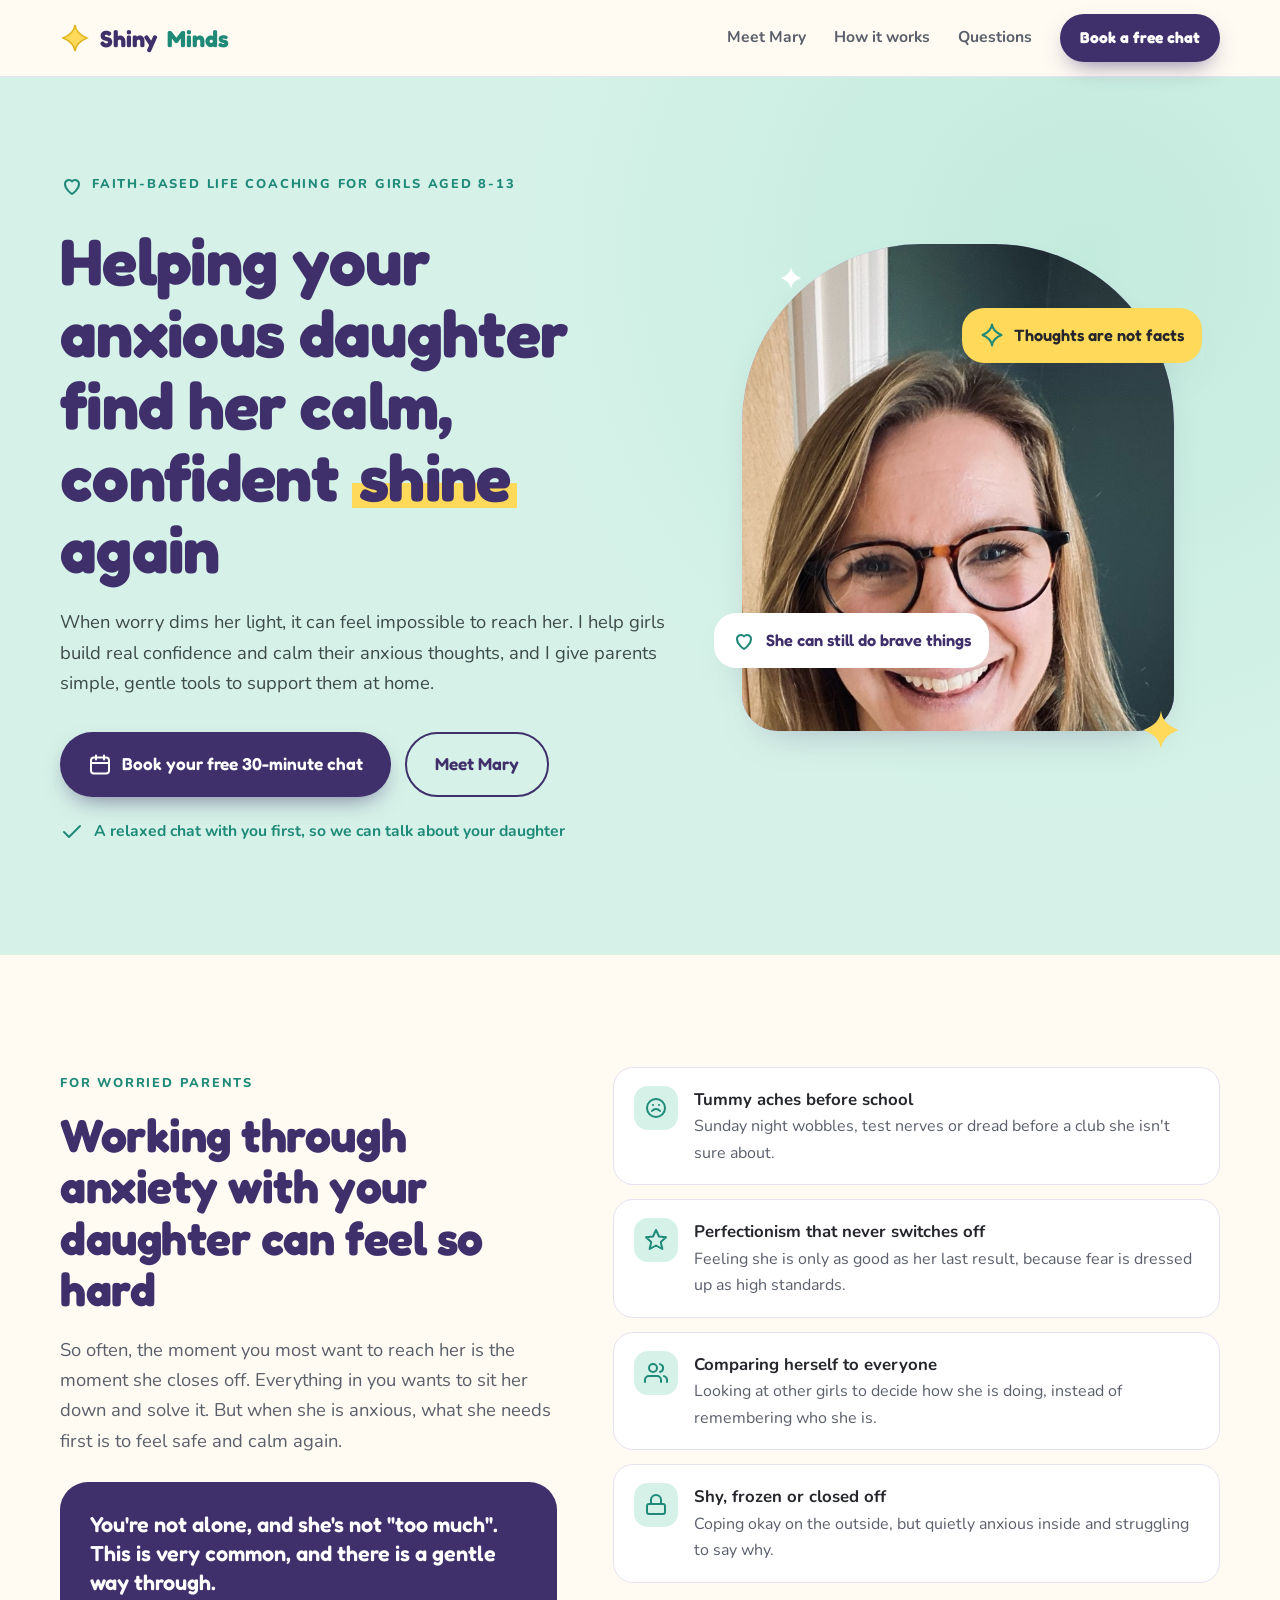
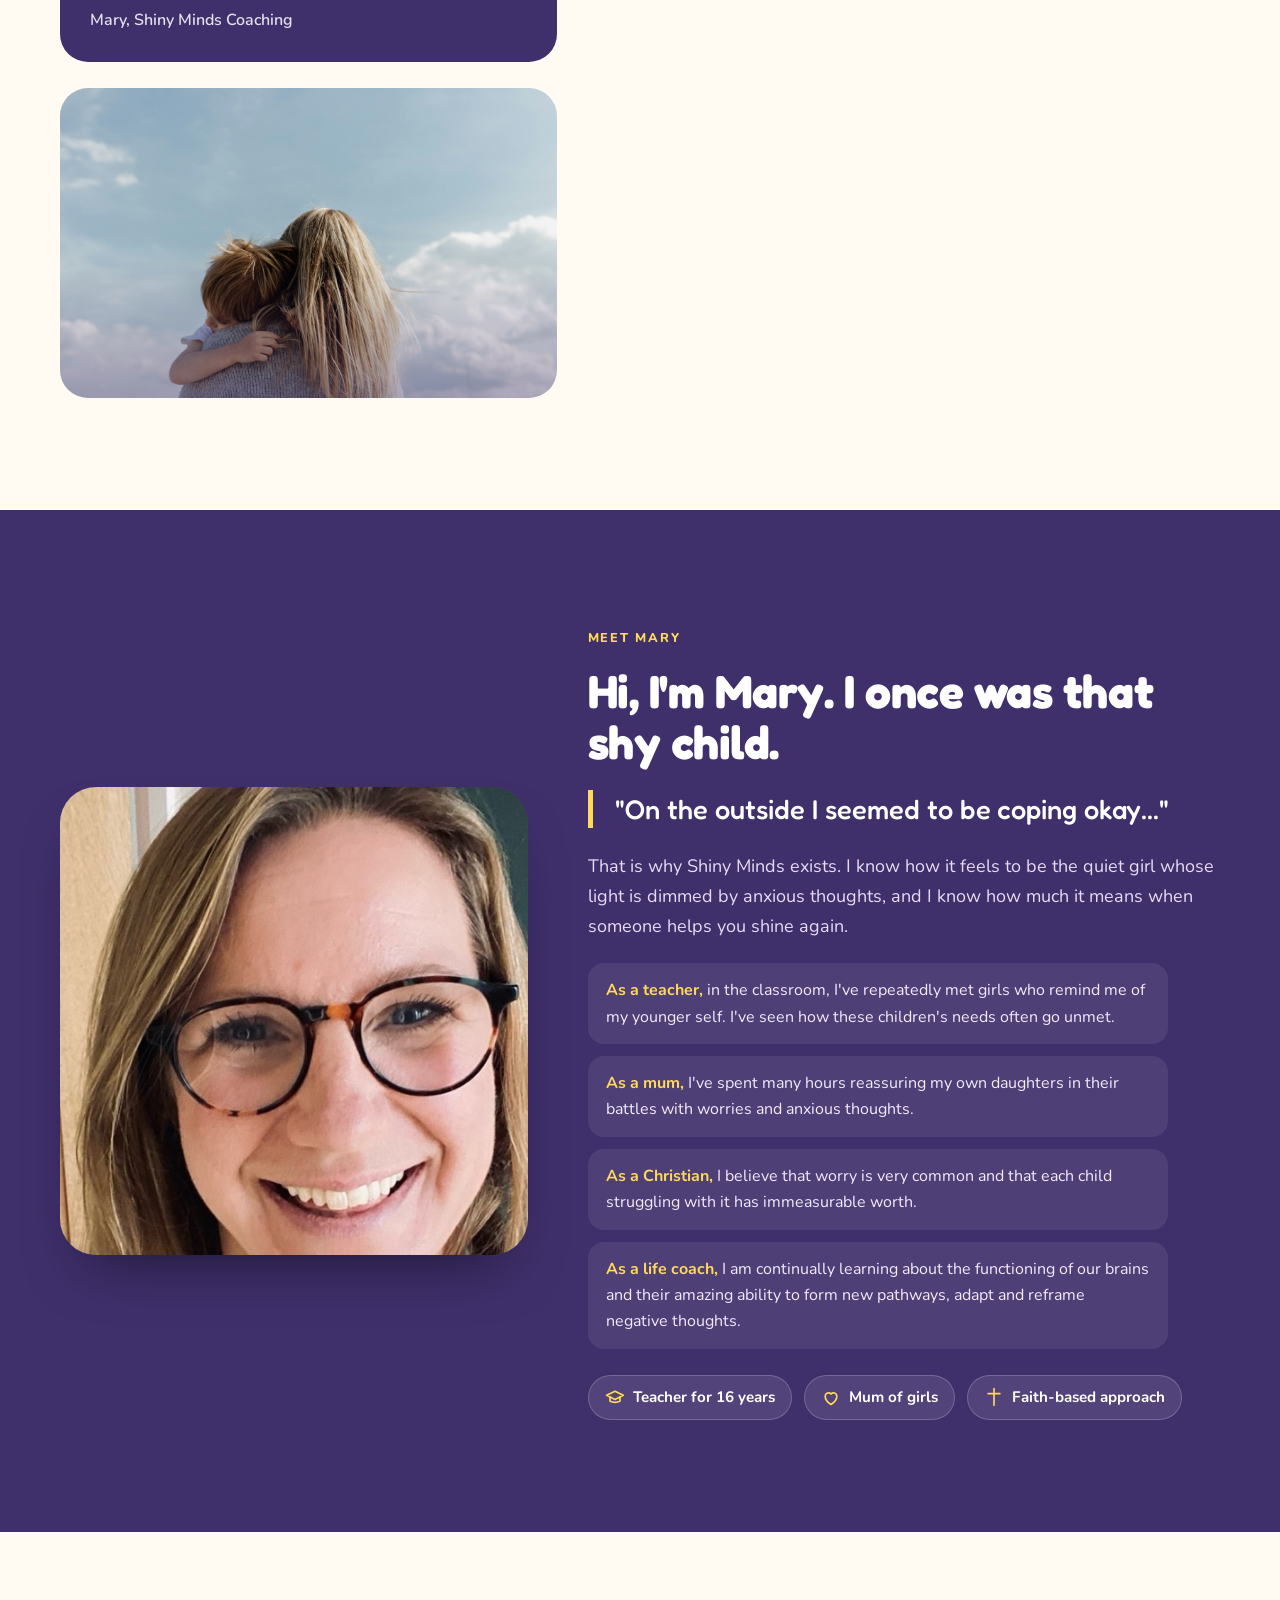
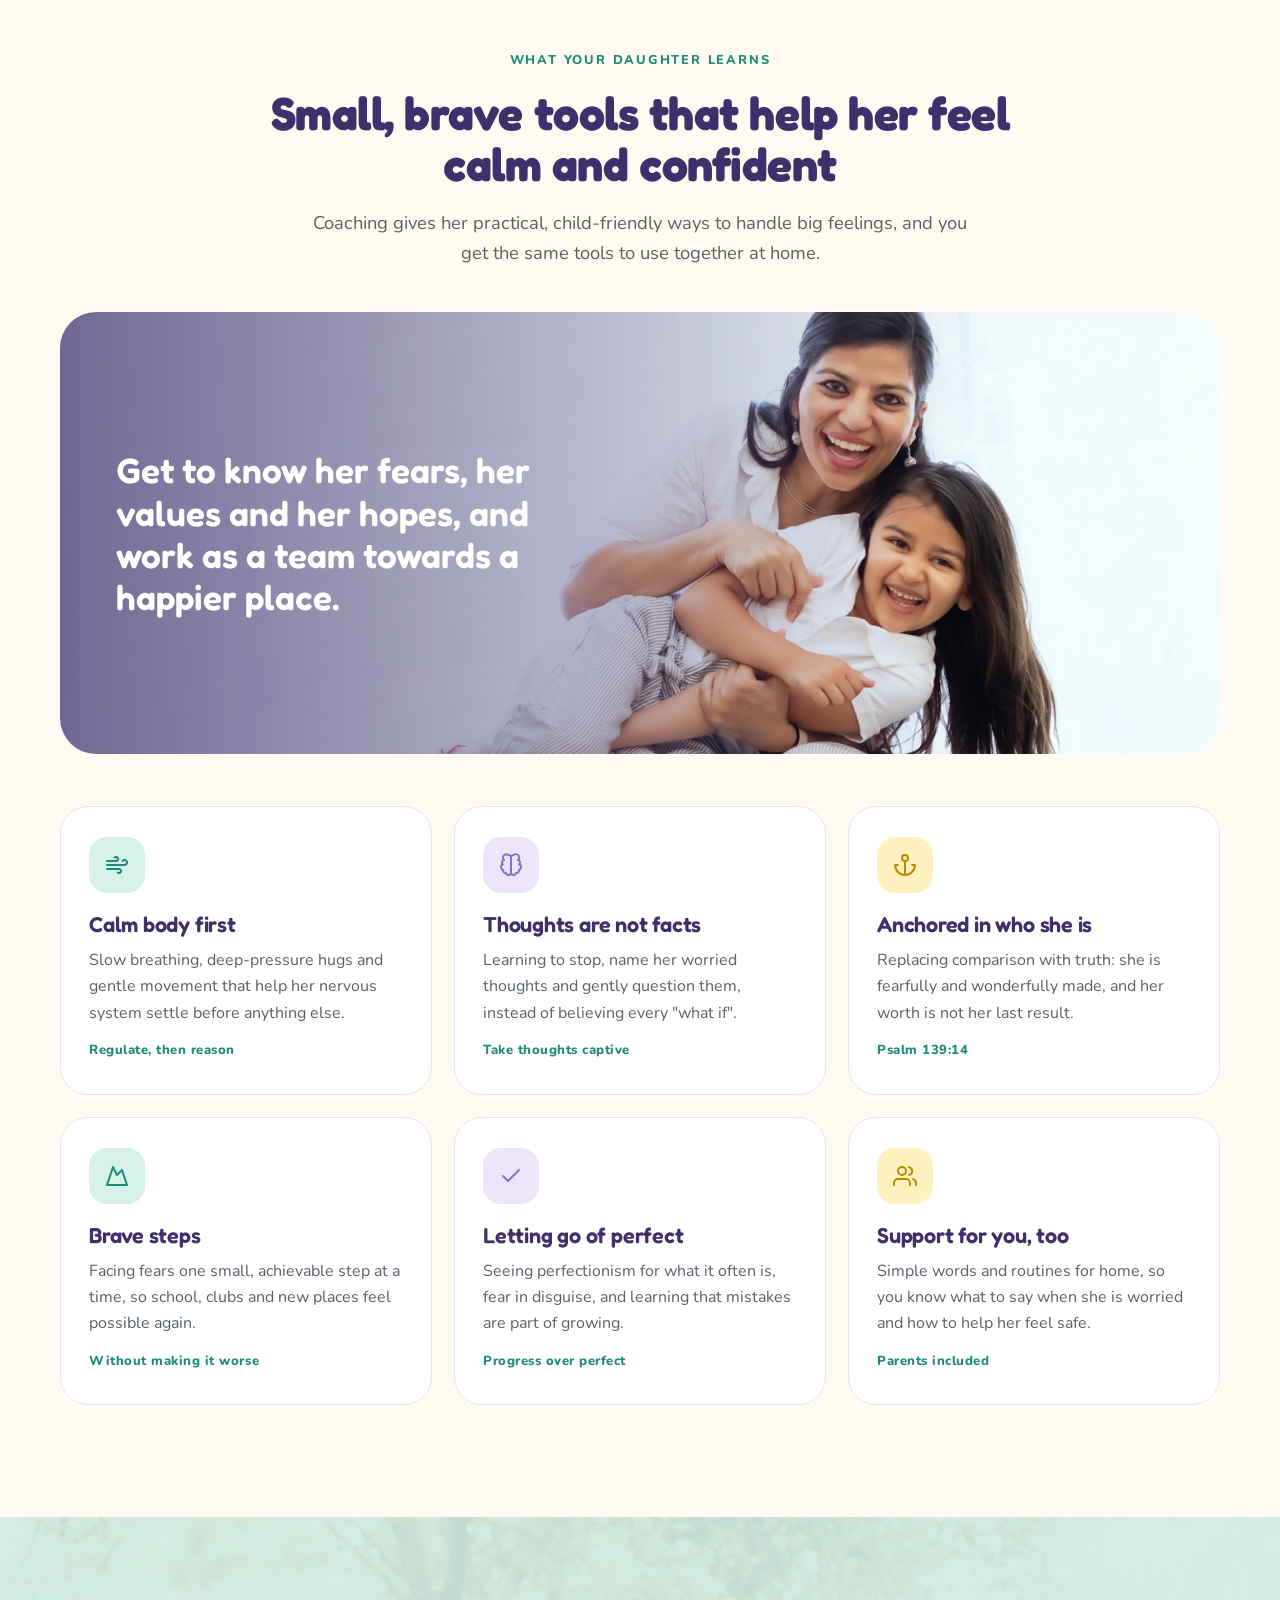
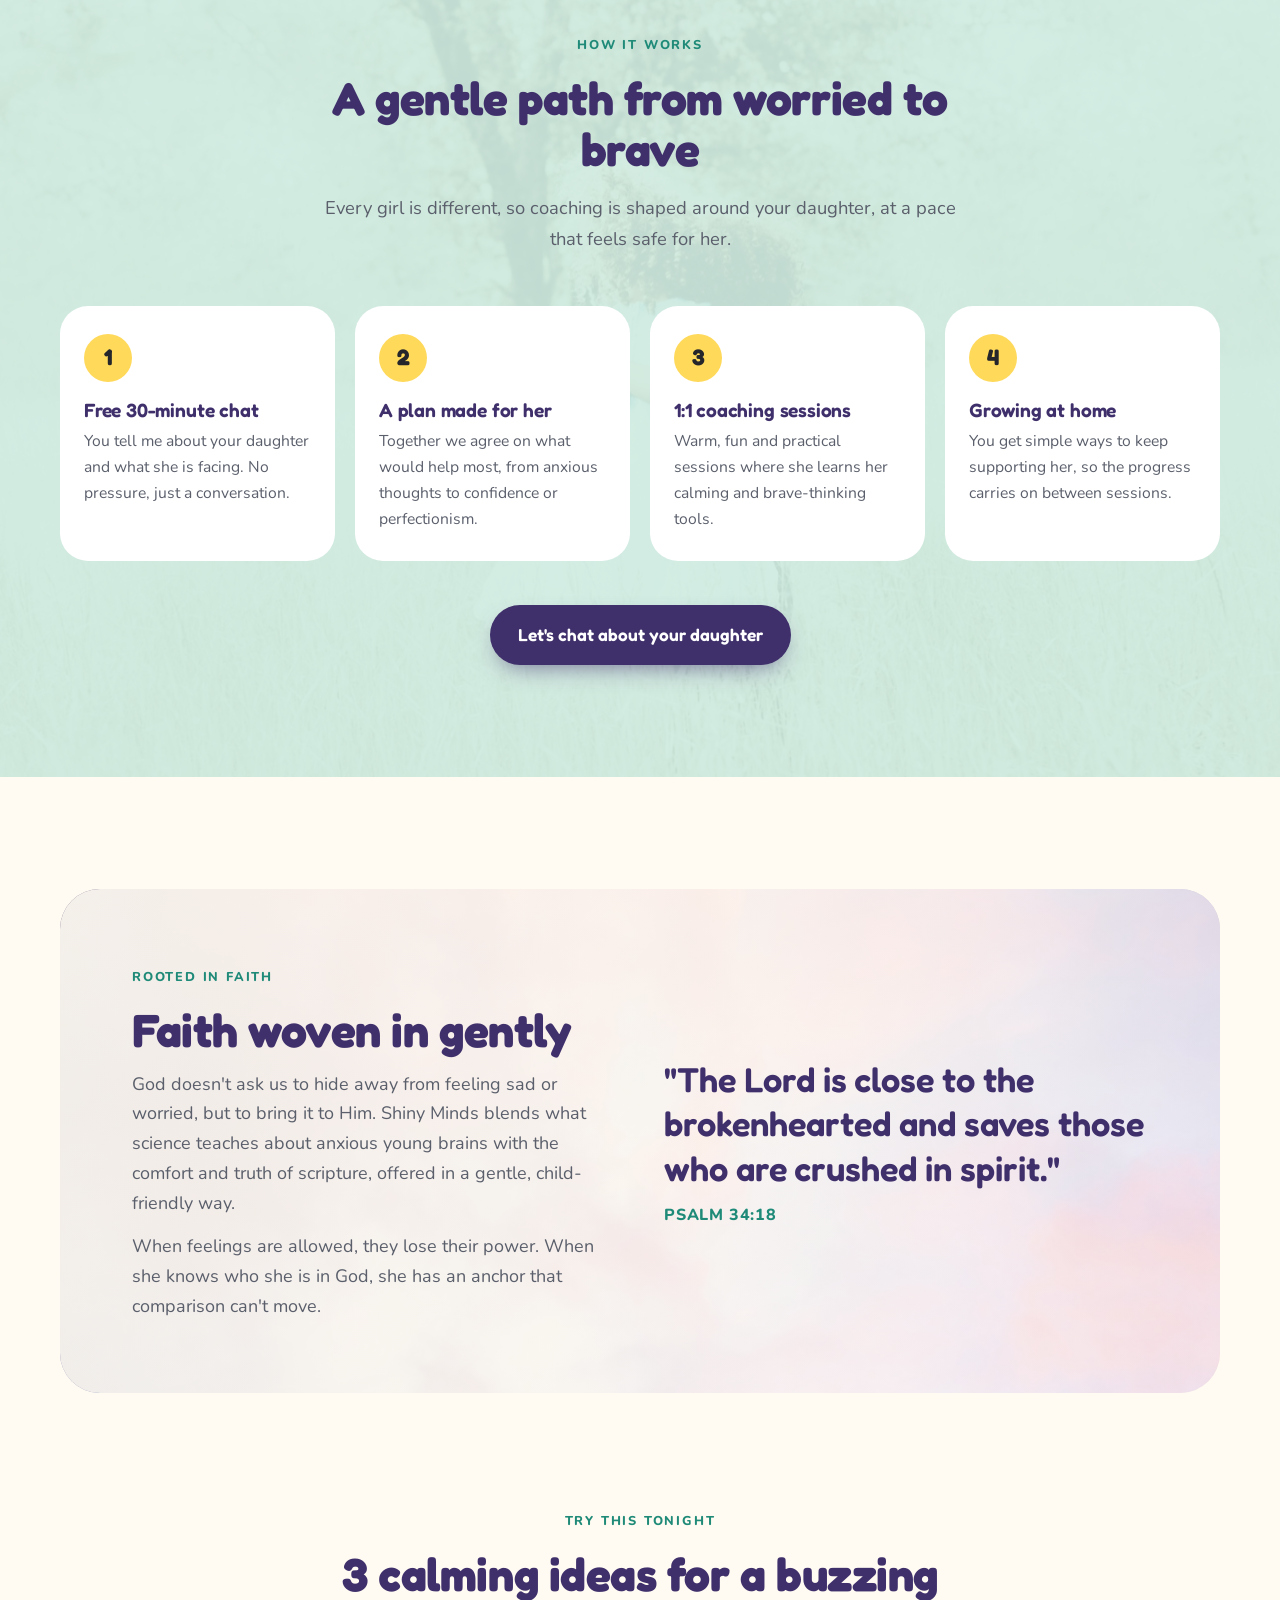
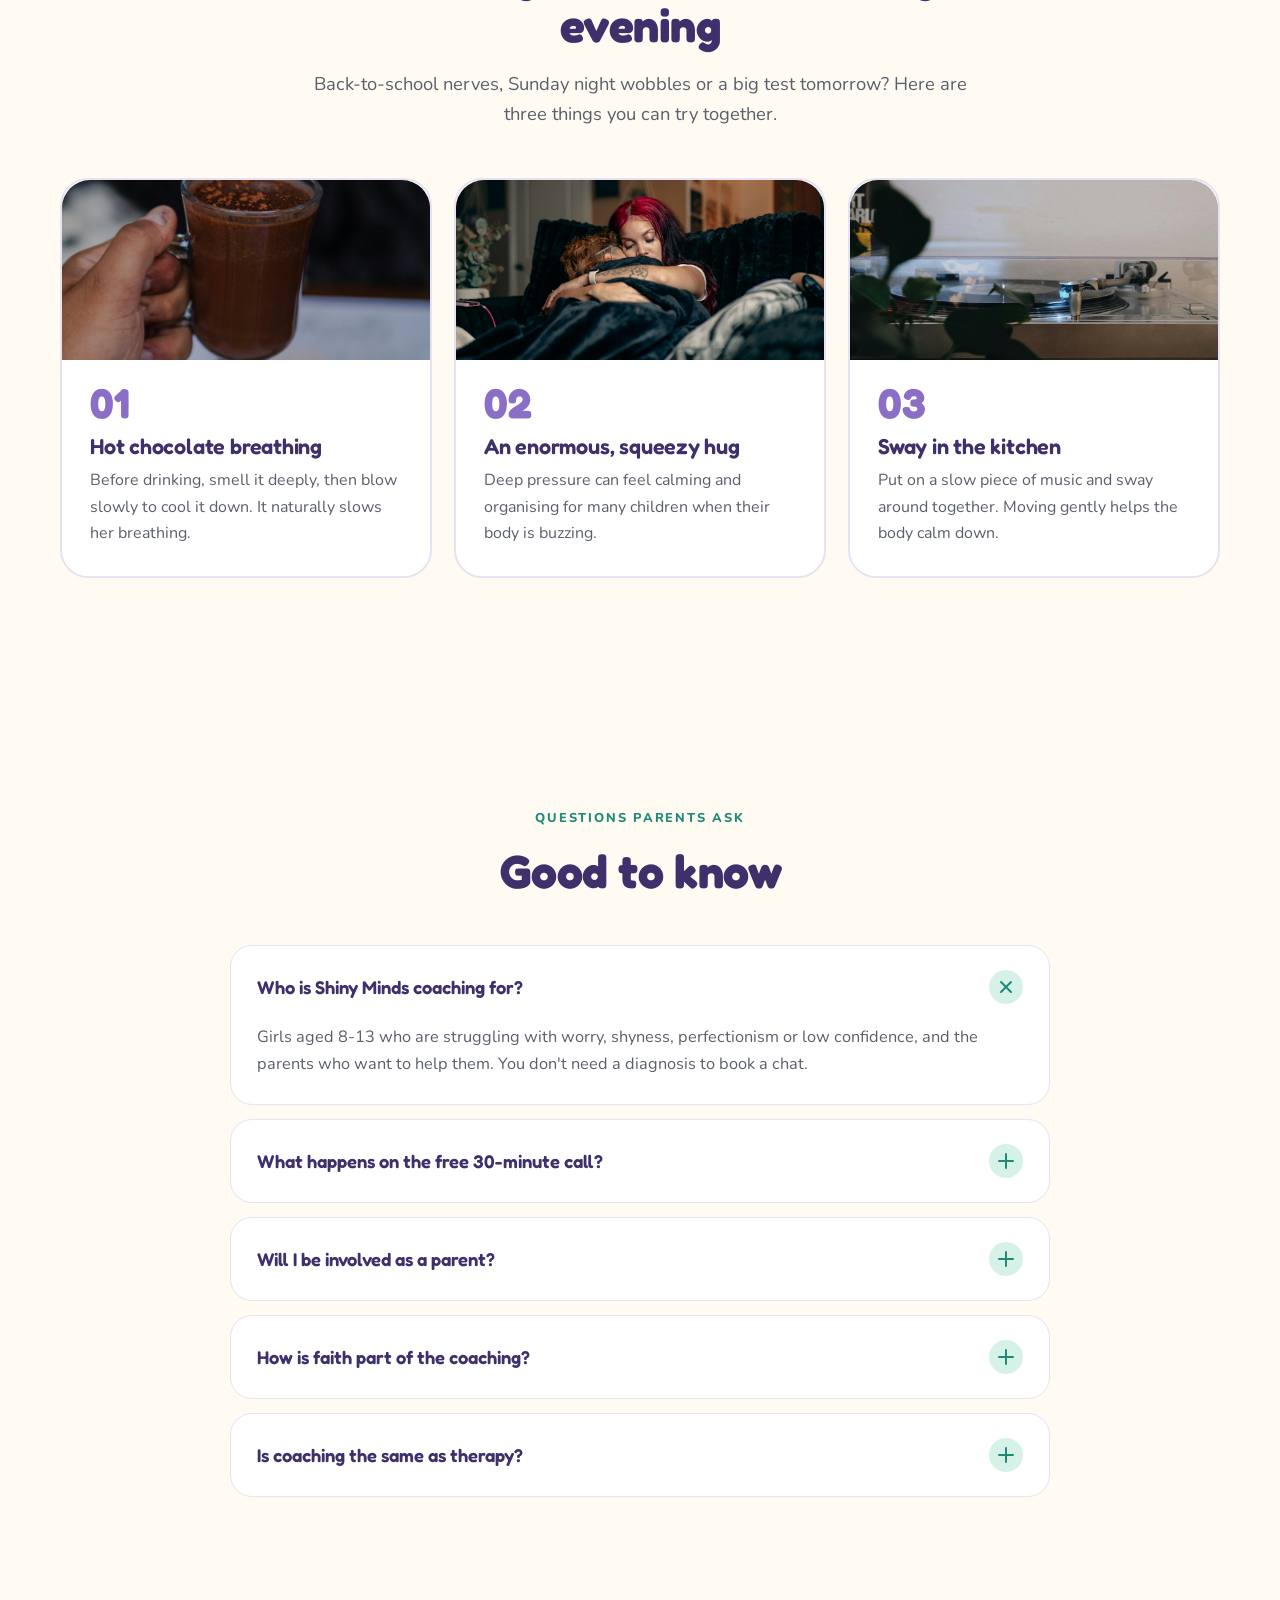
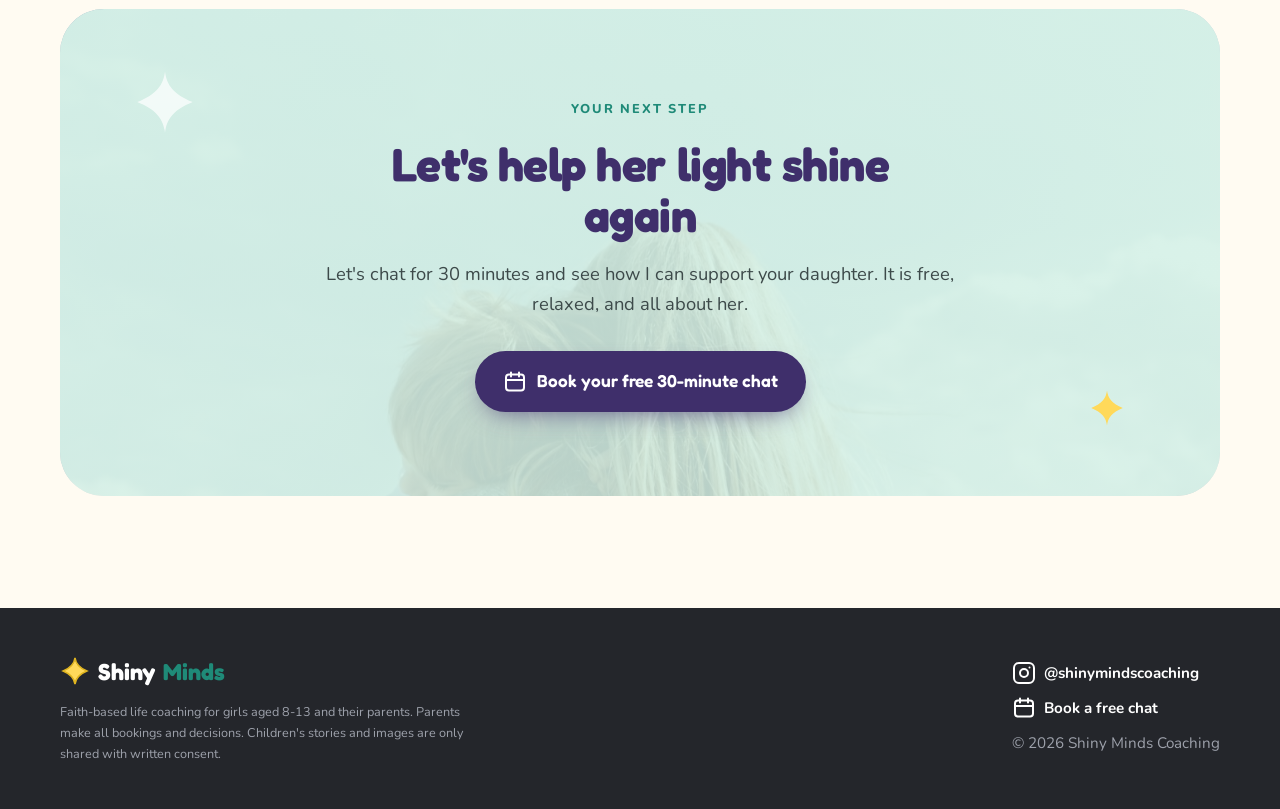
==== commit 5e5d5bd9: "Hide placeholder testimonials until real quotes arrive Co-Authored-By: Claude Opus 5 <noreply@anthro" ====
--- a/index.html
+++ b/index.html
@@ -399,6 +399,8 @@
 </section>
 
 <!-- TESTIMONIALS -->
+<!-- TESTIMONIALS HIDDEN UNTIL MARY SENDS REAL QUOTES. To restore: delete this comment line and the matching one below the </section>. -->
+<!--
 <section class="proof">
   <div class="wrap">
     <div class="center" style="max-width:720px">
@@ -413,6 +415,7 @@
     </div>
   </div>
 </section>
+-->
 
 <!-- FAQ -->
 <section id="faq">
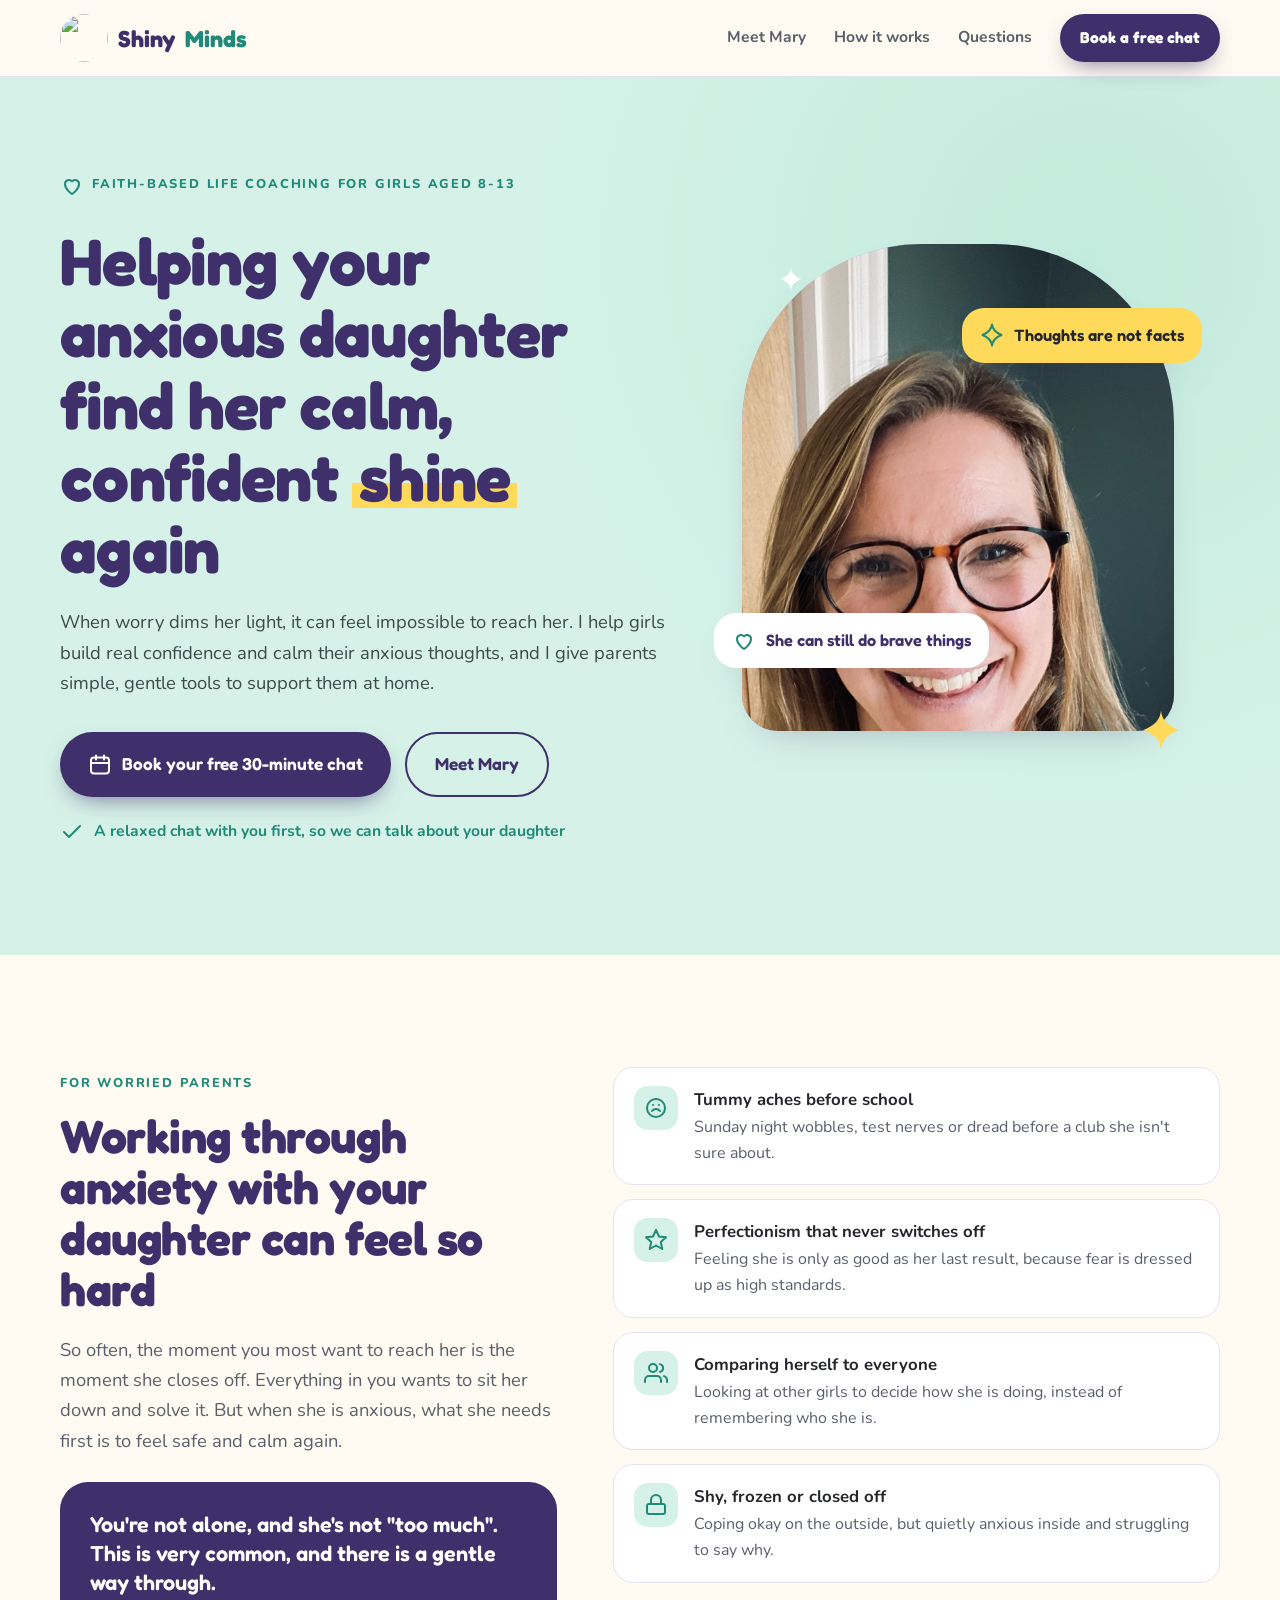
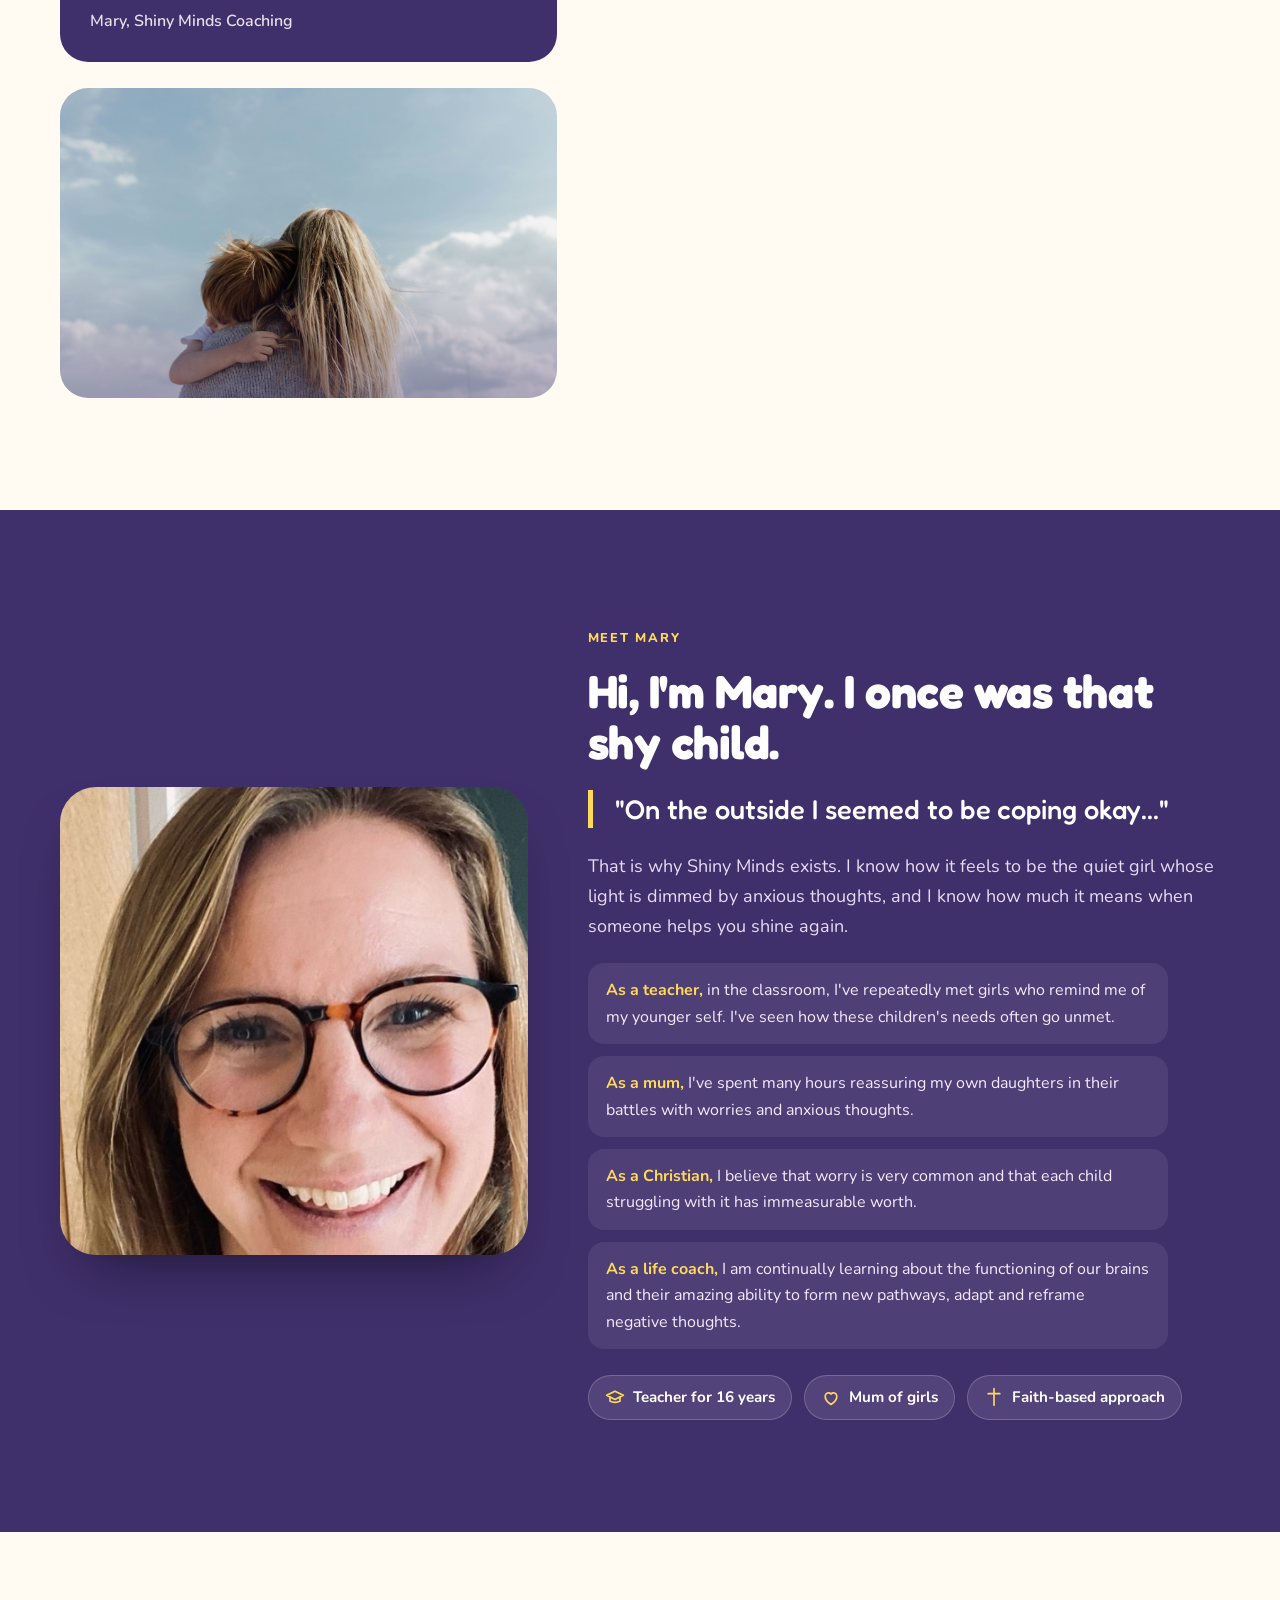
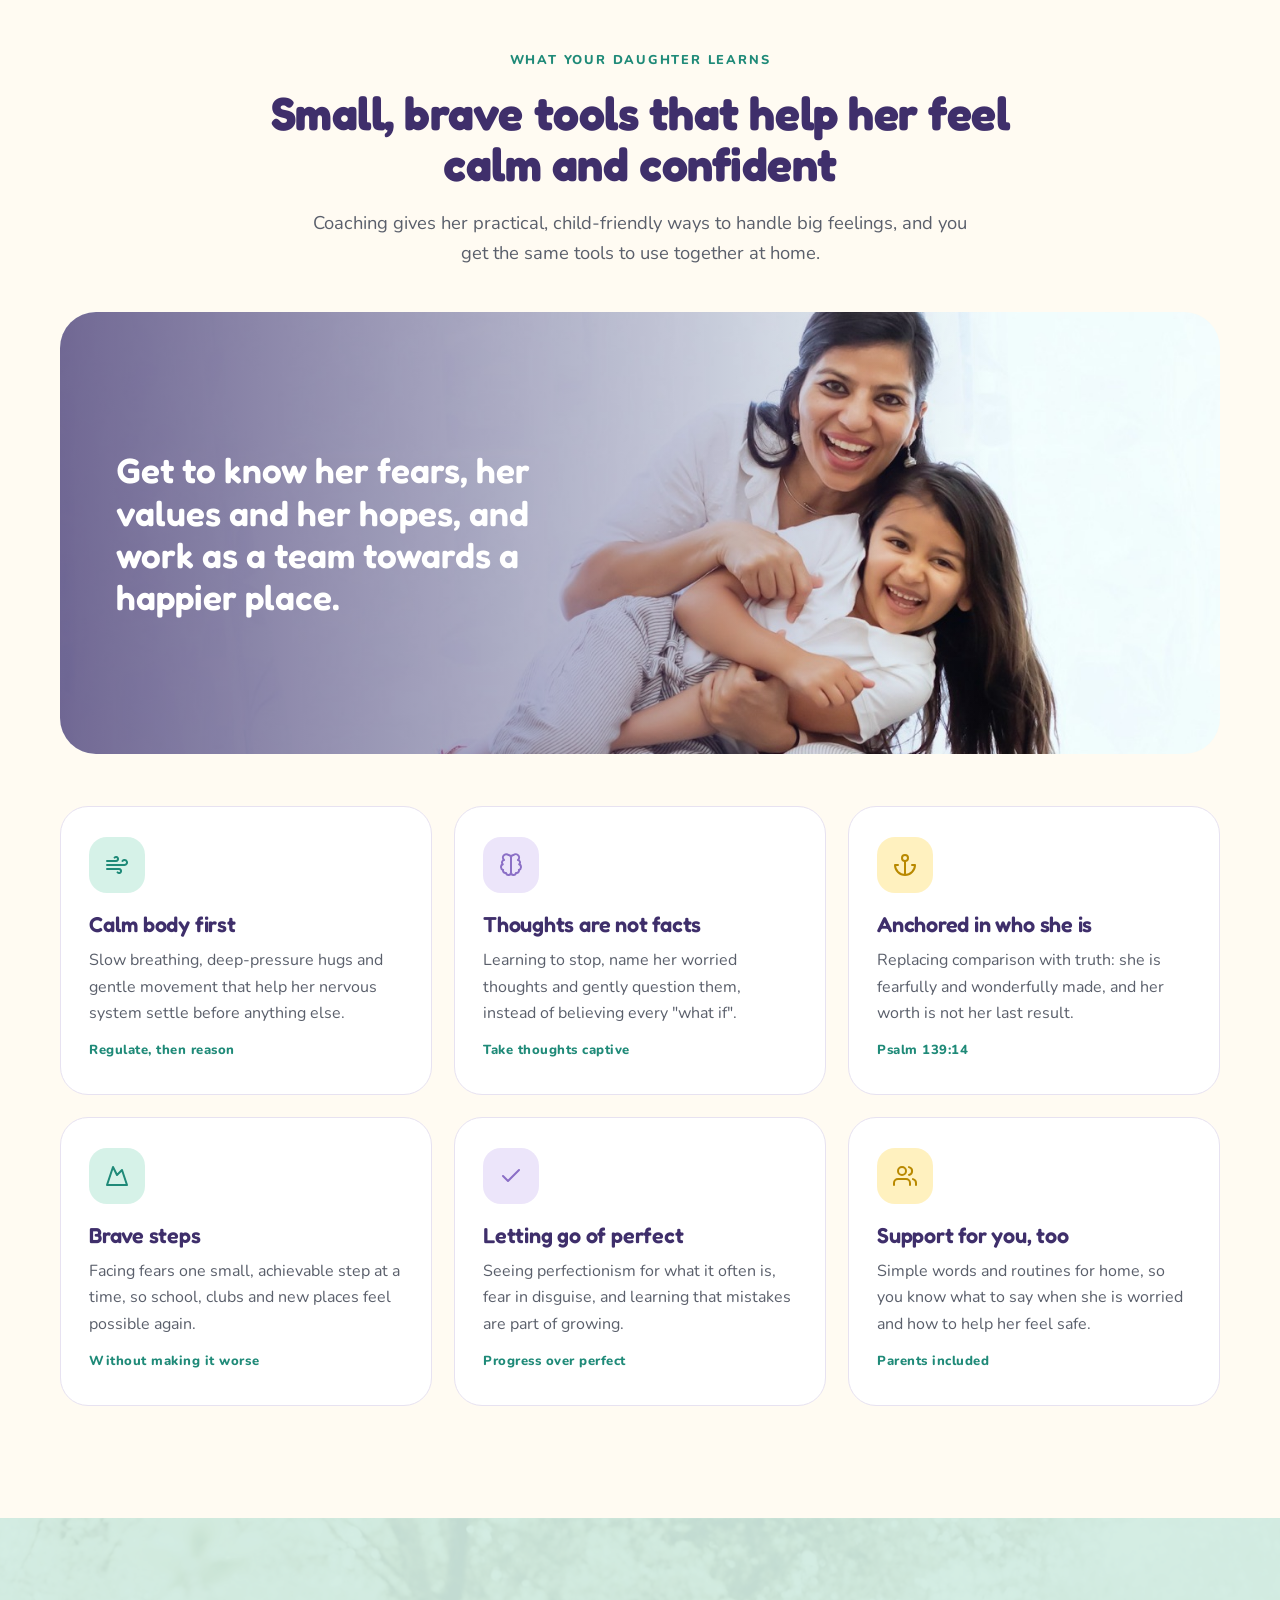
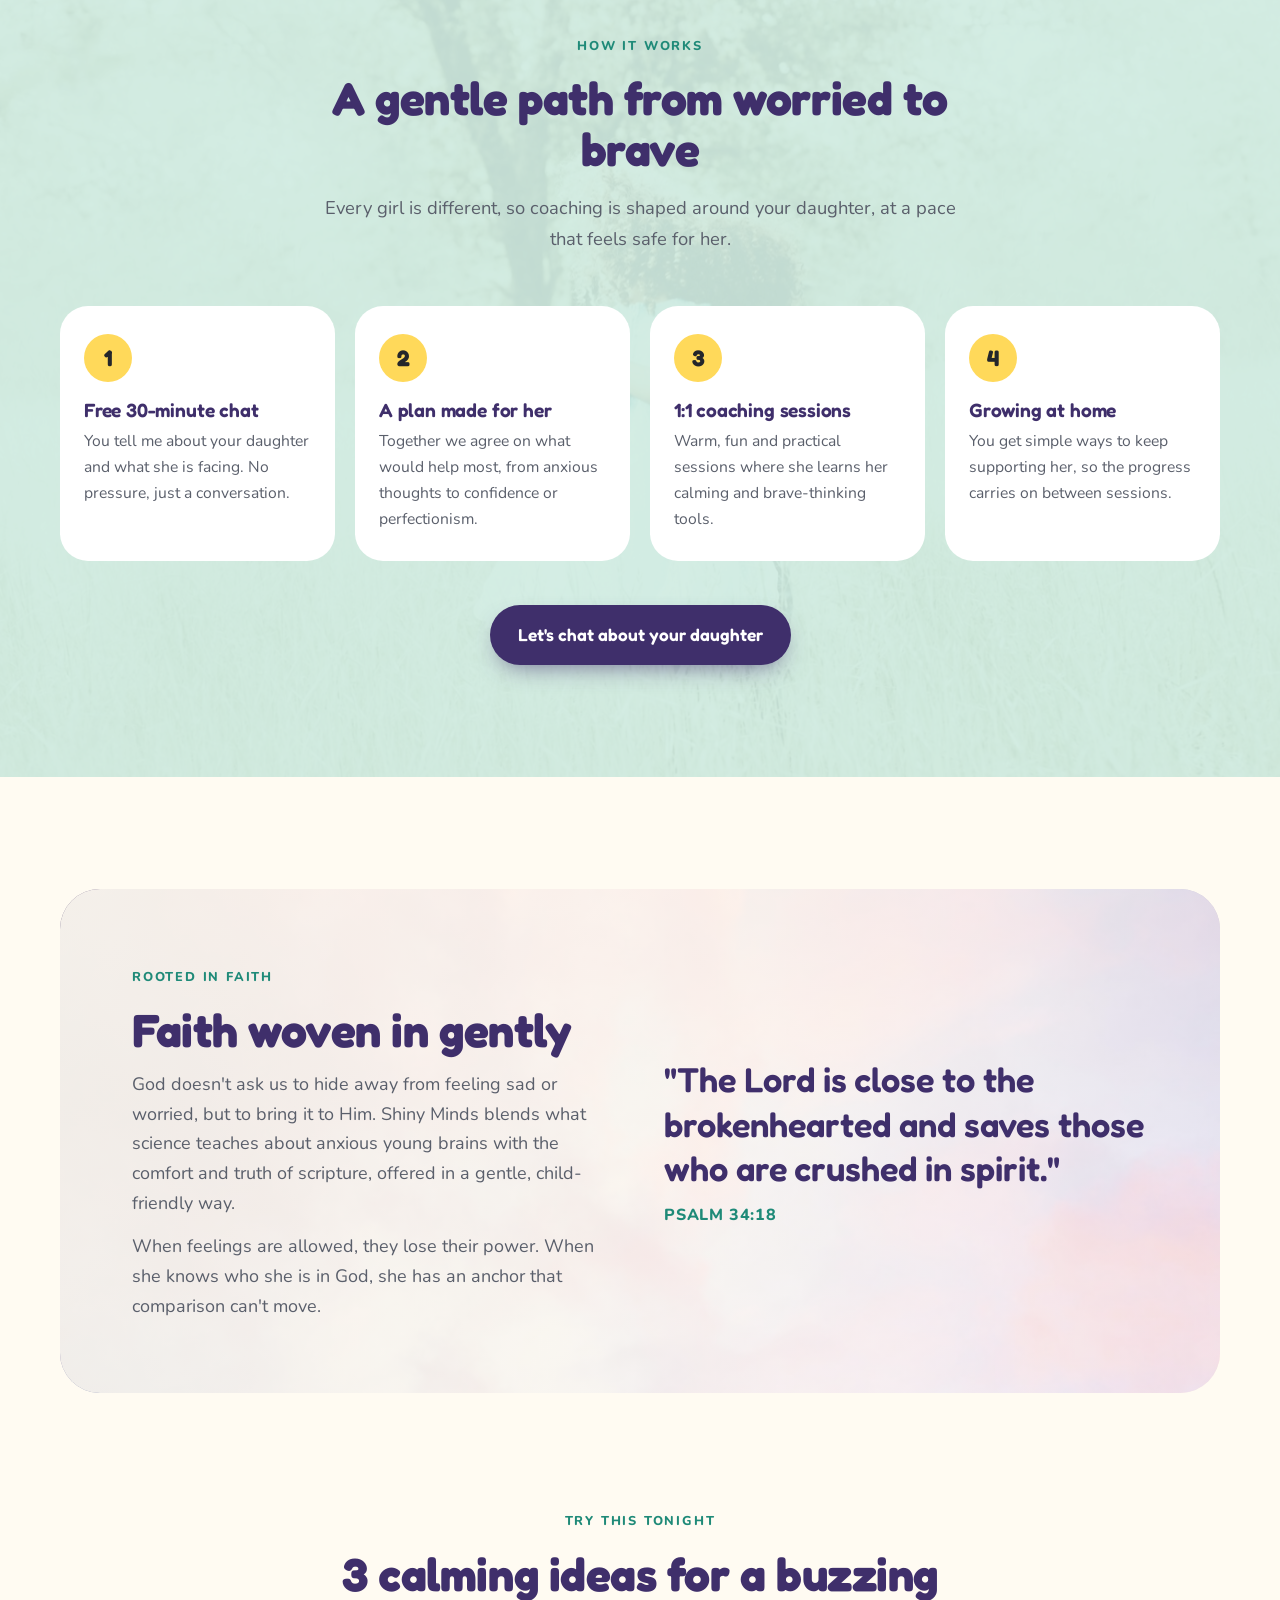
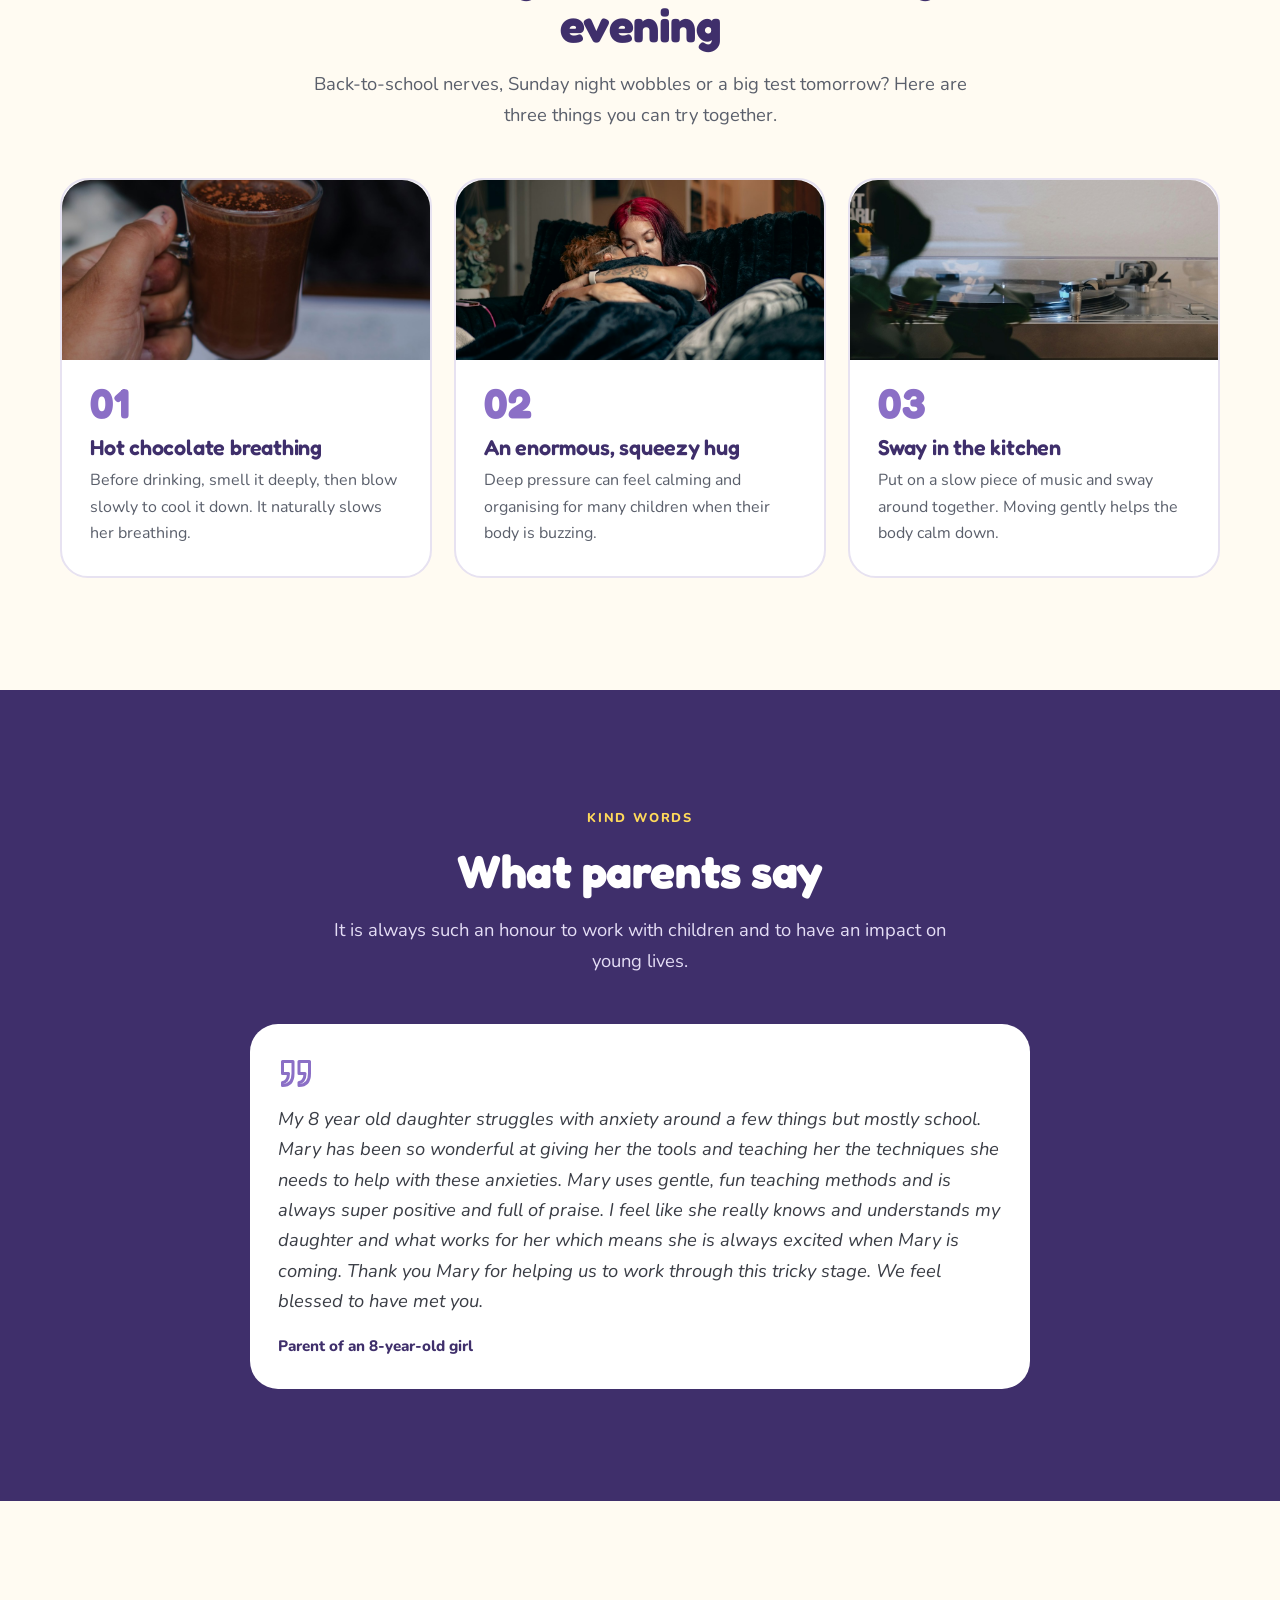
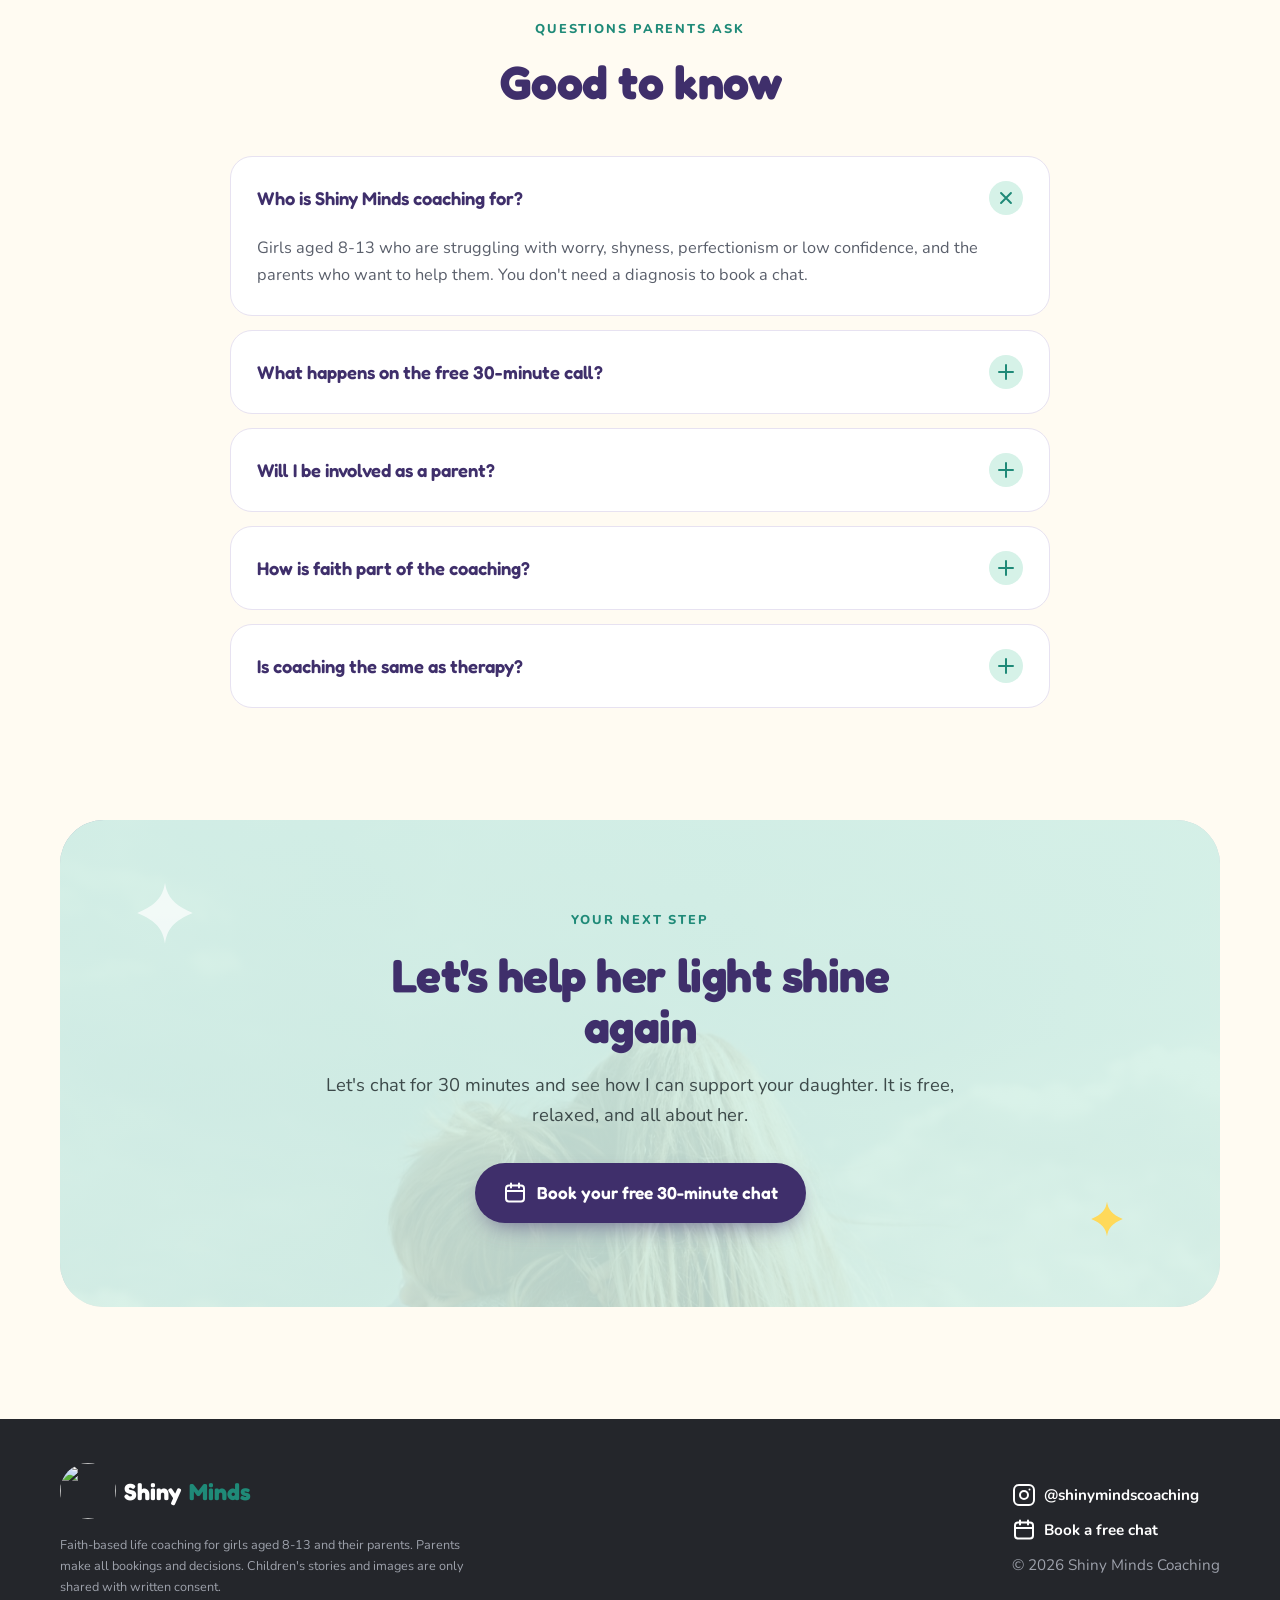
==== commit d9b1a723: "Add files via upload" ====
--- a/index.html
+++ b/index.html
@@ -52,7 +52,8 @@
 .nav{display:flex;align-items:center;justify-content:space-between;gap:16px;padding:14px 0}
 .logo{display:flex;align-items:center;gap:10px;text-decoration:none;font-family:"Fredoka",sans-serif;font-weight:700;font-size:1.45rem;color:var(--plum)}
 .logo span{color:var(--teal)}
-.logo .spark{width:30px;height:30px;color:var(--sun);fill:var(--sun);stroke:#E0B520;stroke-width:1.2}
+.logo .logo-img{width:48px;height:48px;border-radius:50%;flex:none}
+.foot .logo .logo-img{width:56px;height:56px}
 .nav-links{display:flex;gap:28px;align-items:center}
 .nav-links a{text-decoration:none;font-weight:700;color:var(--muted);font-size:.98rem;white-space:nowrap}
 .nav-links a:hover{color:var(--plum)}
@@ -147,6 +148,8 @@
 .quotes{display:grid;grid-template-columns:repeat(3,1fr);gap:22px;margin-top:48px}
 .quote{background:#fff;color:var(--ink);border-radius:var(--radius);padding:30px 28px;position:relative}
 .quote:nth-child(2){background:var(--sun)}
+.quotes.single{grid-template-columns:1fr;max-width:780px;margin-inline:auto}
+.quotes.single .quote p{font-size:1.15rem}
 .quote svg.q{width:36px;height:36px;color:var(--lavender);margin-bottom:14px}
 .quote p{font-size:1.02rem;font-style:italic;color:#3A3D45}
 .quote .who{margin-top:18px;font-weight:800;font-size:.95rem;color:var(--plum);font-style:normal}
@@ -207,7 +210,7 @@
 @media (max-width:980px){
   .hero-grid,.empathy-grid,.story-grid,.faith-card{grid-template-columns:1fr}
   .hero-art{max-width:380px}
-  .tools,.tips,.quotes{grid-template-columns:1fr 1fr}
+  .tools,.tips,.quotes:not(.single){grid-template-columns:1fr 1fr}
   .nav-links a:not(.btn){display:none}
   .steps{grid-template-columns:1fr 1fr}
   .story-photo{max-width:380px;aspect-ratio:1/1}
@@ -238,7 +241,7 @@
 <header>
   <div class="wrap nav">
     <a class="logo" href="#top" aria-label="Shiny Minds Coaching home">
-      <svg class="spark" viewBox="0 0 24 24"><use href="#spark"/></svg>
+      <img class="logo-img" src="images/shinyminds.svg" alt="" width="48" height="48">
       Shiny <span>Minds</span>
     </a>
     <nav class="nav-links" aria-label="Main">
@@ -399,23 +402,18 @@
 </section>
 
 <!-- TESTIMONIALS -->
-<!-- TESTIMONIALS HIDDEN UNTIL MARY SENDS REAL QUOTES. To restore: delete this comment line and the matching one below the </section>. -->
-<!--
 <section class="proof">
   <div class="wrap">
     <div class="center" style="max-width:720px">
       <span class="eyebrow">Kind words</span>
-      <h2 style="margin:14px 0 18px">From parents, children and colleagues</h2>
+      <h2 style="margin:14px 0 18px">What parents say</h2>
       <p class="lead">It is always such an honour to work with children and to have an impact on young lives.</p>
     </div>
-    <div class="quotes">
-      <figure class="quote"><svg class="q icon" viewBox="0 0 24 24"><path d="M3 21c3 0 7-1 7-8V5H3v8h4c0 4-2 6-4 6v2zM14 21c3 0 7-1 7-8V5h-7v8h4c0 4-2 6-4 6v2z"/></svg><p>Parent testimonial goes here, taken from Mary's saved testimonials with permission.</p><figcaption class="who">A parent<br><span class="draft-note">Draft placeholder</span></figcaption></figure>
-      <figure class="quote"><svg class="q icon" viewBox="0 0 24 24"><path d="M3 21c3 0 7-1 7-8V5H3v8h4c0 4-2 6-4 6v2zM14 21c3 0 7-1 7-8V5h-7v8h4c0 4-2 6-4 6v2z"/></svg><p>A child's own words about feeling braver, shared anonymously and with a parent's consent.</p><figcaption class="who">Age 10, first name only<br><span class="draft-note">Draft placeholder</span></figcaption></figure>
-      <figure class="quote"><svg class="q icon" viewBox="0 0 24 24"><path d="M3 21c3 0 7-1 7-8V5H3v8h4c0 4-2 6-4 6v2zM14 21c3 0 7-1 7-8V5h-7v8h4c0 4-2 6-4 6v2z"/></svg><p>A colleague's testimonial about Mary's work with children during her years in teaching.</p><figcaption class="who">A teaching colleague<br><span class="draft-note">Draft placeholder</span></figcaption></figure>
-    </div>
-  </div>
-</section>
--->
+    <div class="quotes single">
+      <figure class="quote"><svg class="q icon" viewBox="0 0 24 24"><path d="M3 21c3 0 7-1 7-8V5H3v8h4c0 4-2 6-4 6v2zM14 21c3 0 7-1 7-8V5h-7v8h4c0 4-2 6-4 6v2z"/></svg><p>My 8 year old daughter struggles with anxiety around a few things but mostly school. Mary has been so wonderful at giving her the tools and teaching her the techniques she needs to help with these anxieties. Mary uses gentle, fun teaching methods and is always super positive and full of praise. I feel like she really knows and understands my daughter and what works for her which means she is always excited when Mary is coming. Thank you Mary for helping us to work through this tricky stage. We feel blessed to have met you.</p><figcaption class="who">Parent of an 8-year-old girl</figcaption></figure>
+    </div>
+  </div>
+</section>
 
 <!-- FAQ -->
 <section id="faq">
@@ -456,7 +454,7 @@
 <footer>
   <div class="wrap foot">
     <div>
-      <a class="logo" href="#top"><svg class="spark" viewBox="0 0 24 24"><use href="#spark"/></svg>Shiny <span>Minds</span></a>
+      <a class="logo" href="#top"><img class="logo-img" src="images/shinyminds.svg" alt="" width="48" height="48">Shiny <span>Minds</span></a>
       <small>Faith-based life coaching for girls aged 8-13 and their parents. Parents make all bookings and decisions. Children's stories and images are only shared with written consent.</small>
     </div>
     <div style="display:grid;gap:10px;justify-items:start">
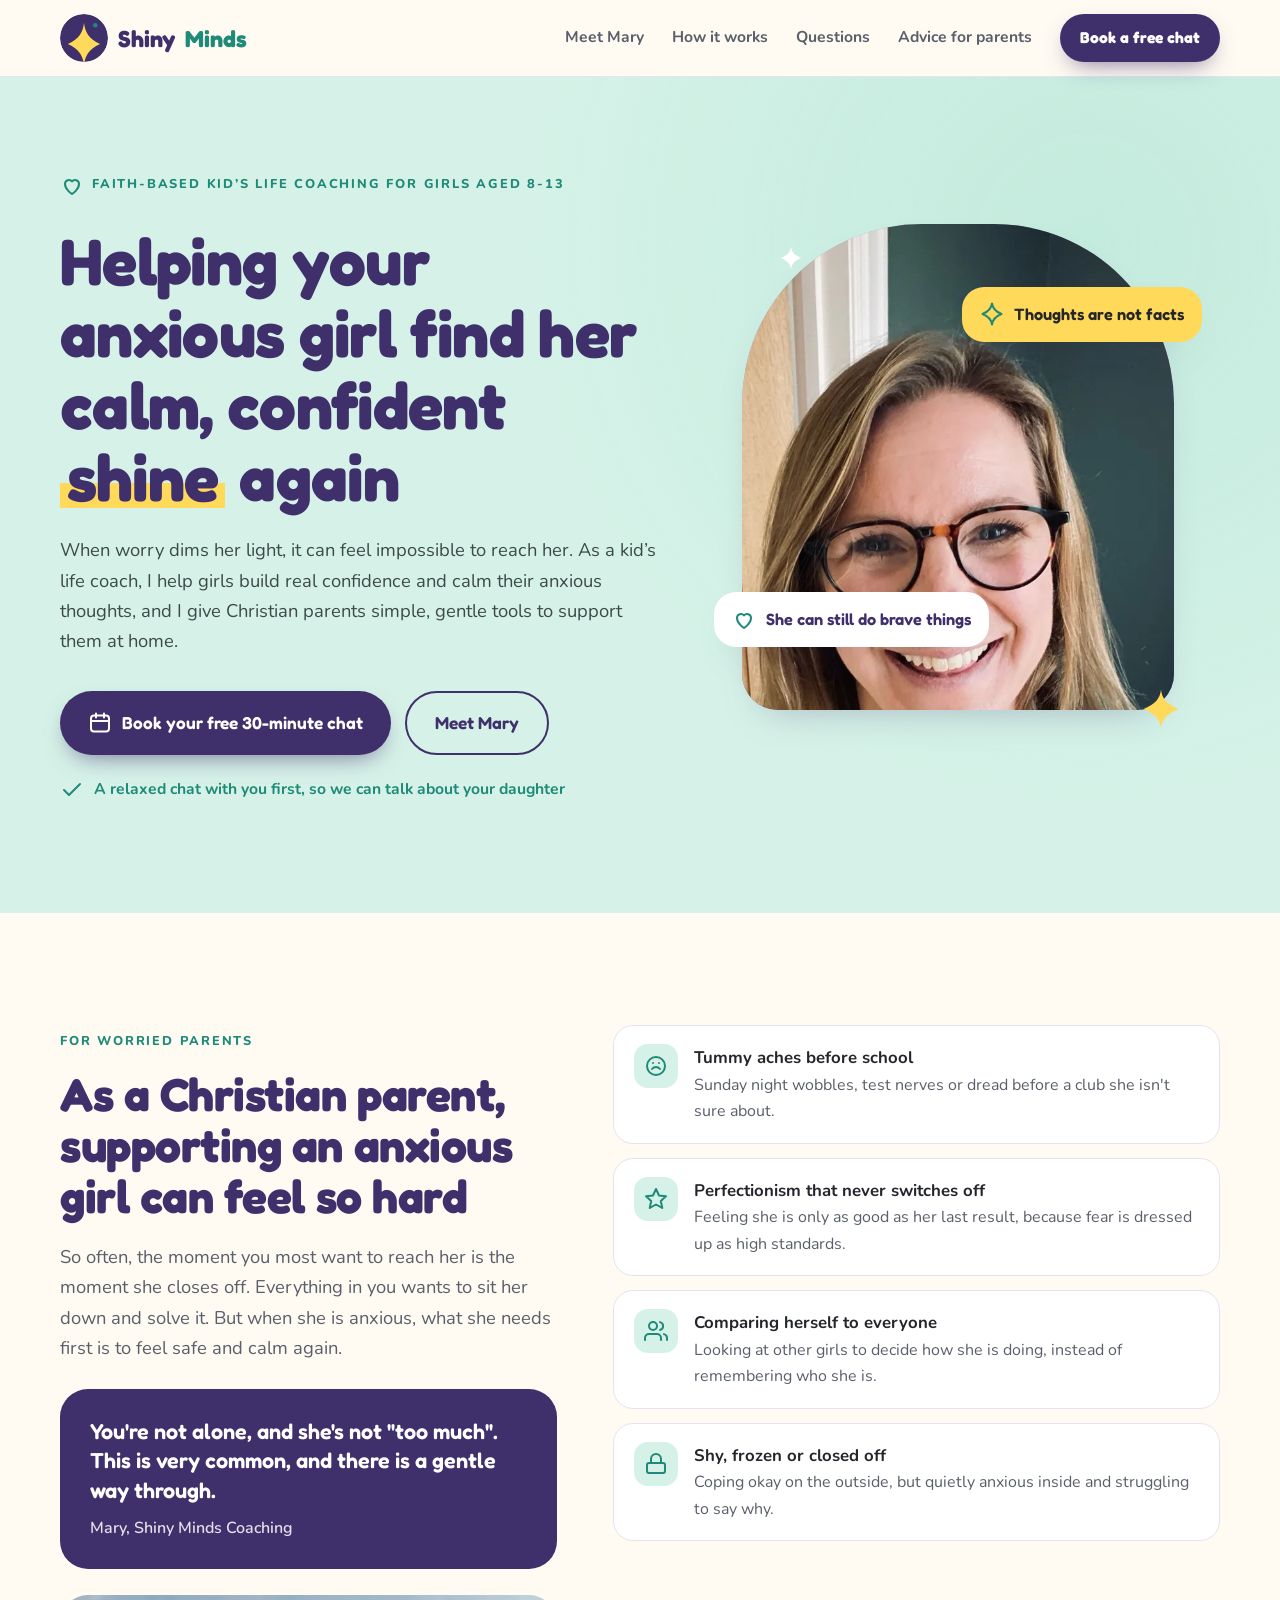
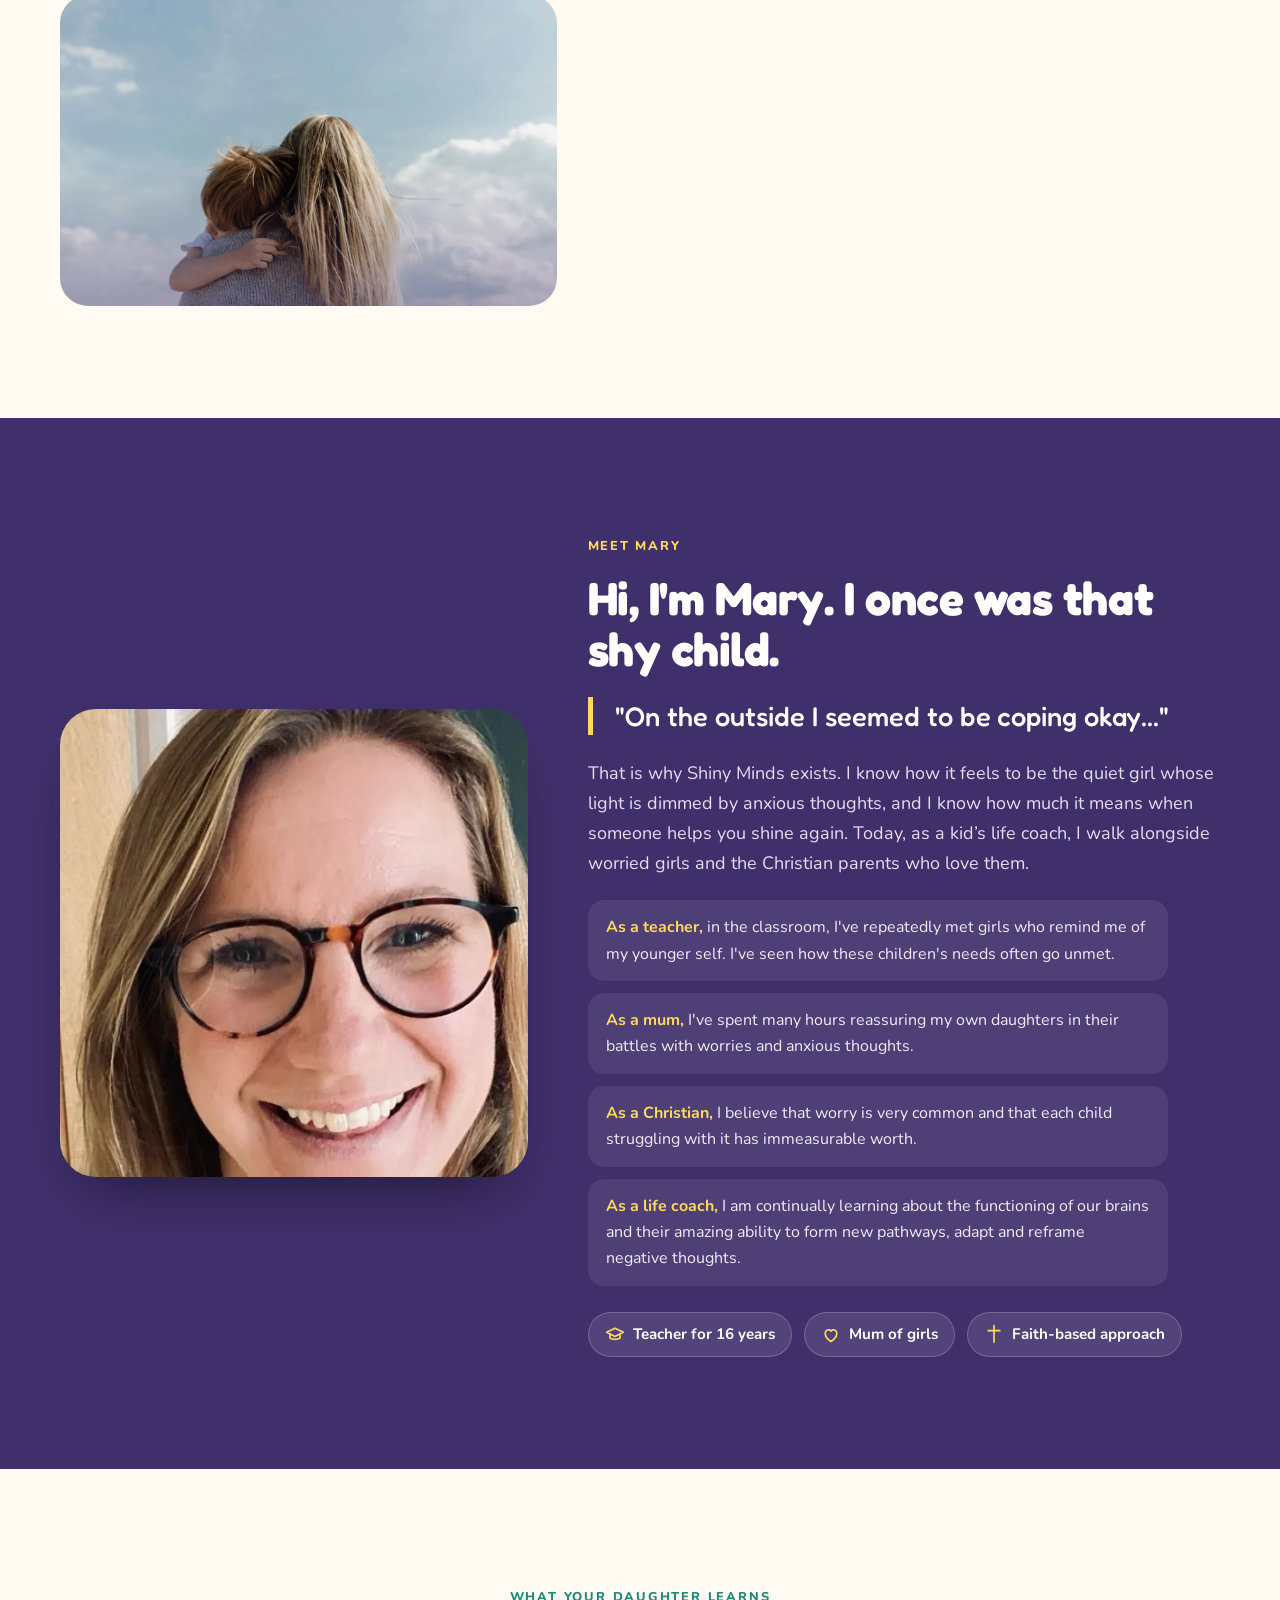
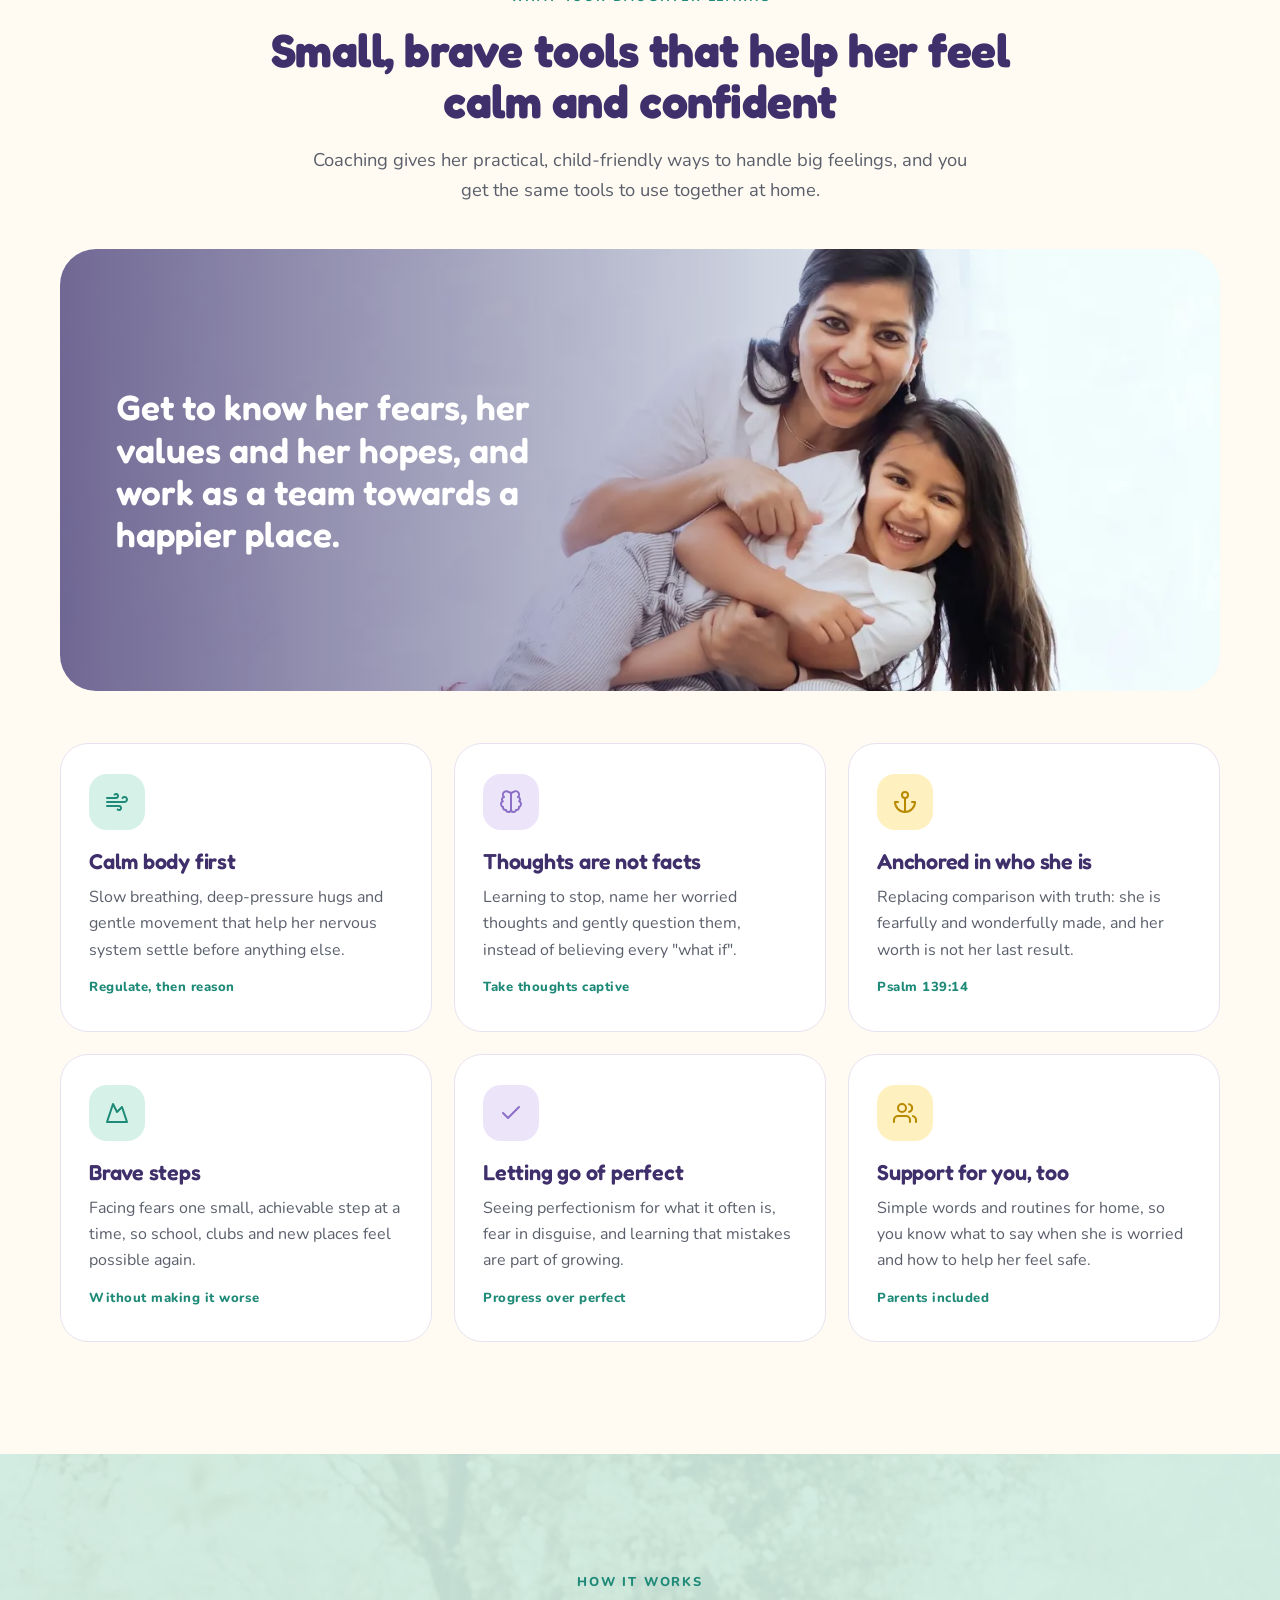
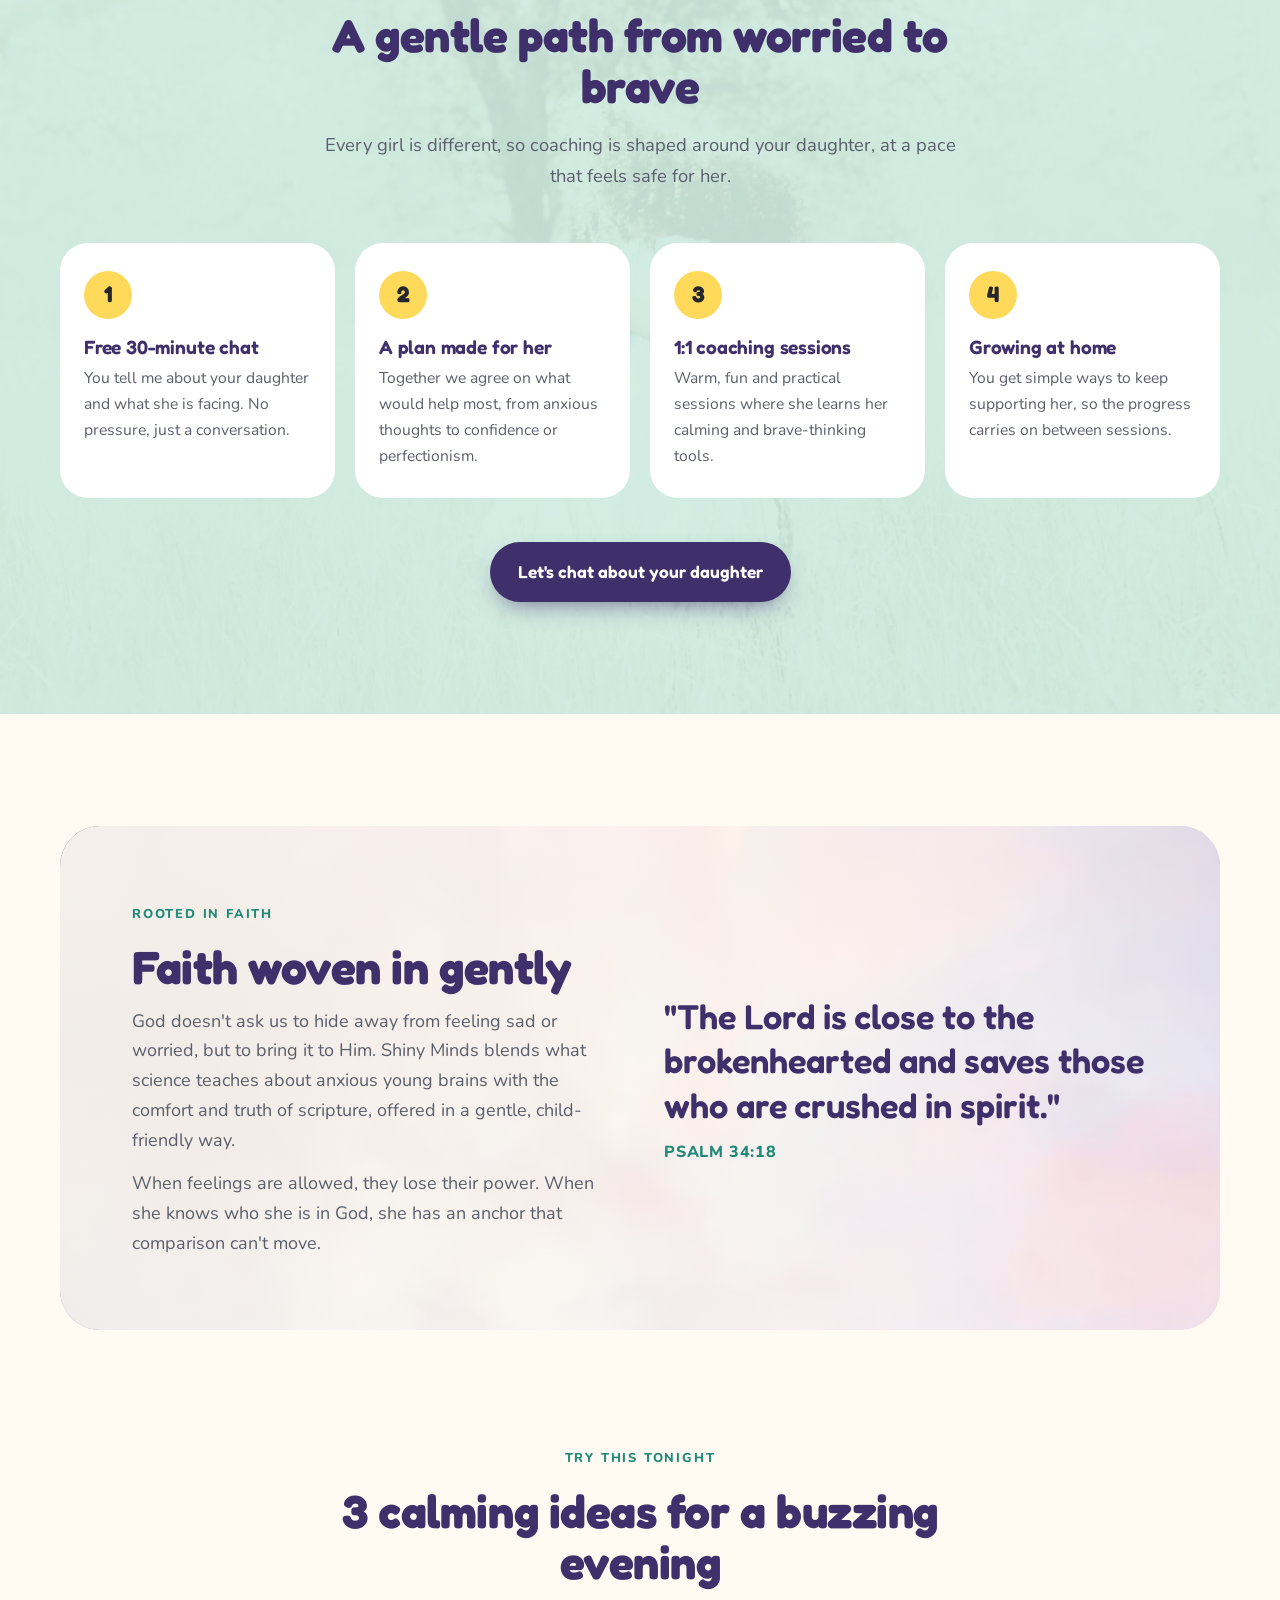
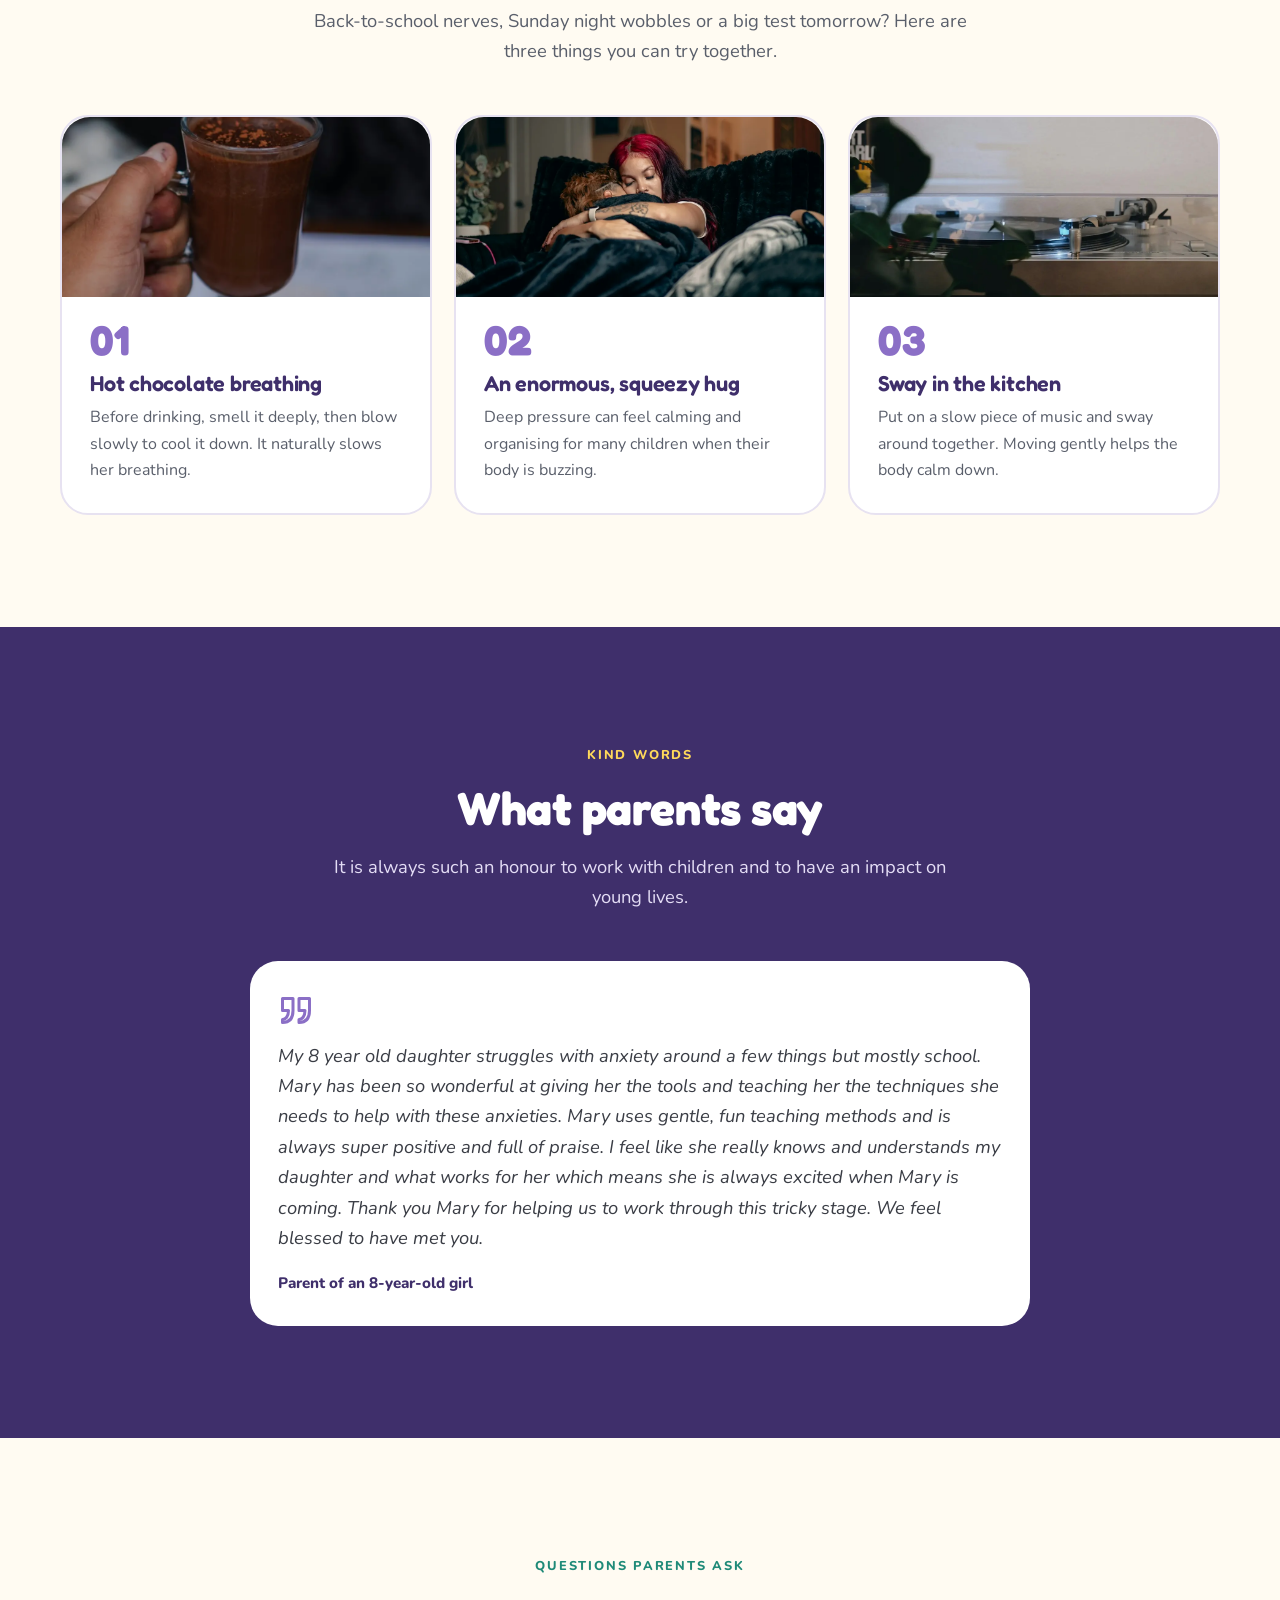
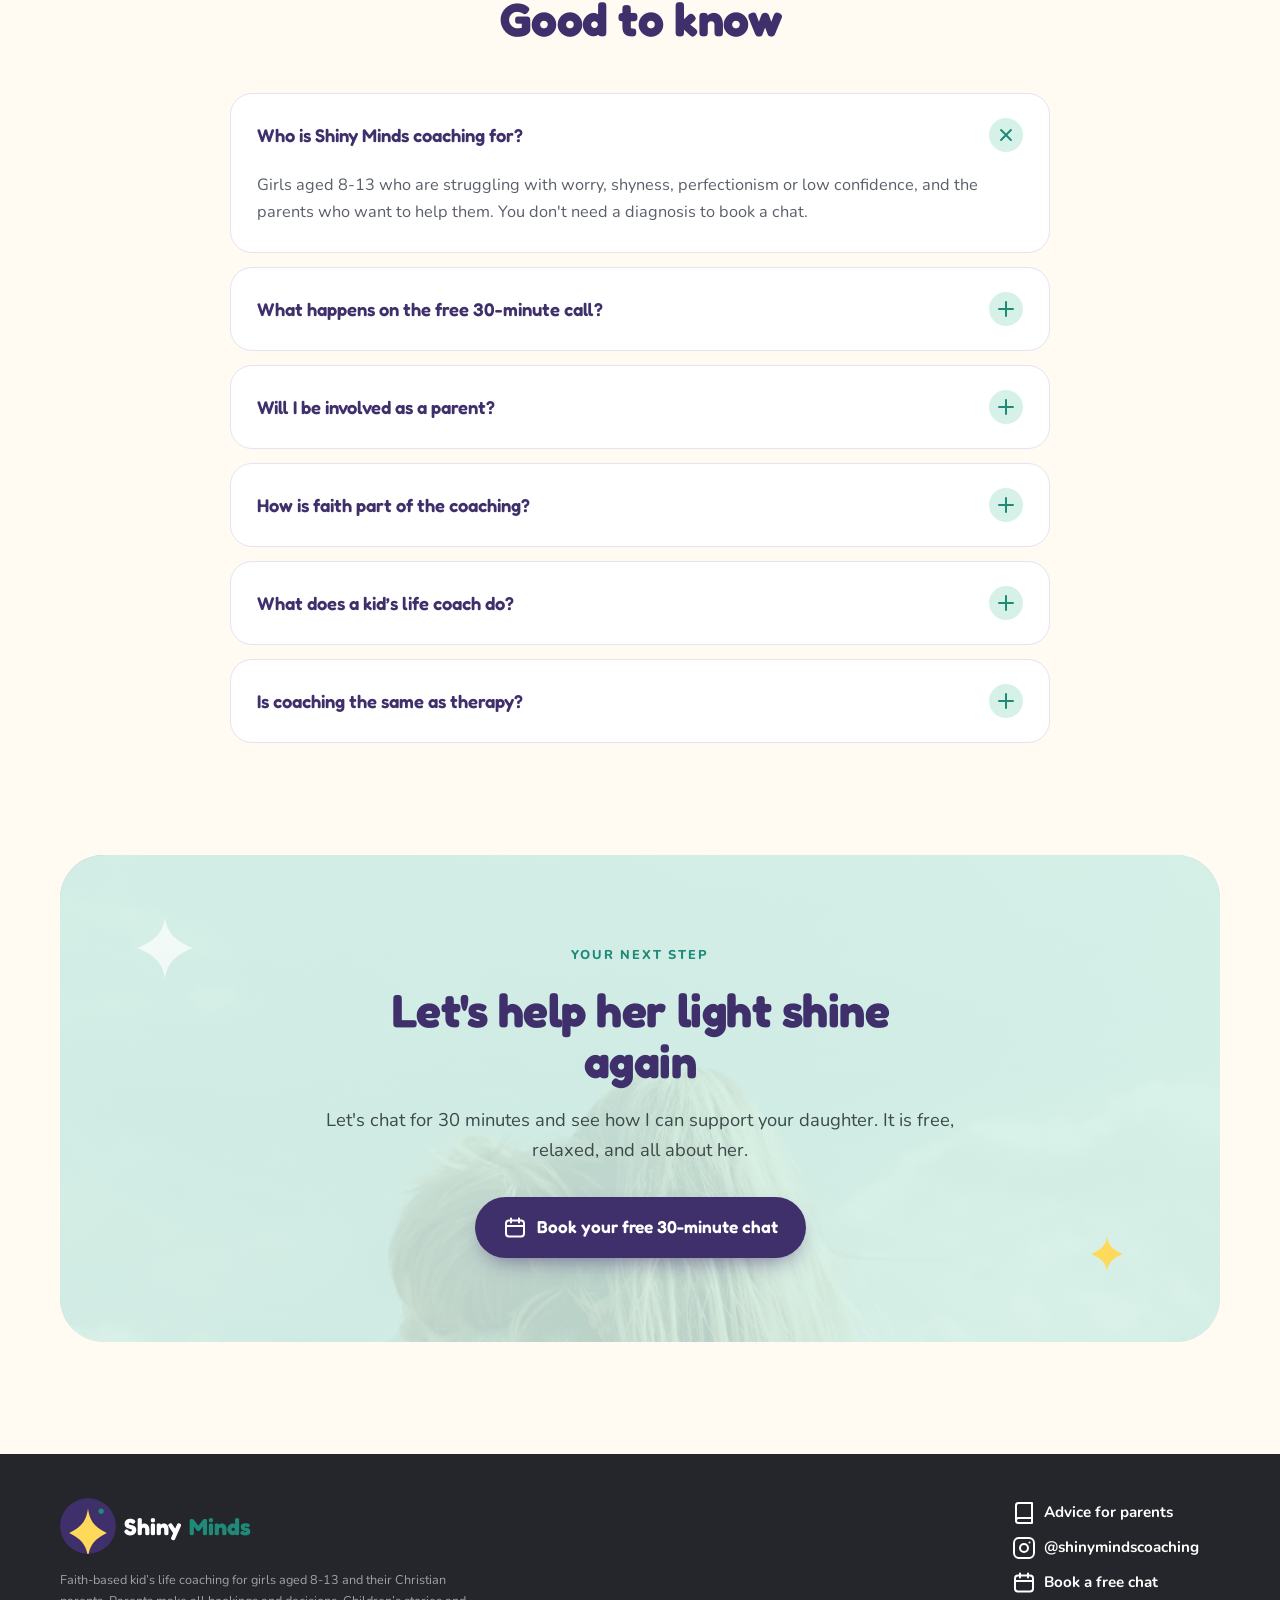
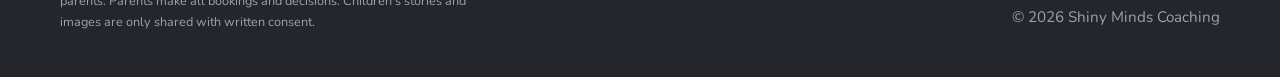
==== commit 7066b133: "SEO: keyword optimization, WebP images (-72% weight), blog launch, schema + sitemap" ====
--- a/index.html
+++ b/index.html
@@ -3,8 +3,24 @@
 <head>
 <meta charset="utf-8">
 <meta name="viewport" content="width=device-width, initial-scale=1">
-<title>Shiny Minds Coaching | Faith-based life coaching for anxious girls aged 8-13</title>
-<meta name="description" content="Shiny Minds Coaching helps worried parents of girls aged 8-13 build their daughter's confidence and calm her anxieties with gentle, faith-based life coaching. Book a free 30-minute chat with Mary.">
+<title>Kid's Life Coach for Your Anxious Girl | Shiny Minds Coaching</title>
+<meta name="description" content="Gentle, faith-based kid's life coaching for anxious girls aged 8-13. A Christian parent? Book a free 30-minute chat with Mary and help your daughter find calm and confidence.">
+<link rel="canonical" href="https://shinymindscoaching.com/">
+<meta name="robots" content="index, follow">
+<meta property="og:type" content="website">
+<meta property="og:site_name" content="Shiny Minds Coaching">
+<meta property="og:title" content="Kid's Life Coach for Your Anxious Girl | Shiny Minds Coaching">
+<meta property="og:description" content="Faith-based kid's life coaching that helps anxious girls aged 8-13 build confidence and calm their worries. Christian parents: book a free 30-minute chat with Mary.">
+<meta property="og:url" content="https://shinymindscoaching.com/">
+<meta property="og:image" content="https://shinymindscoaching.com/images/mary-portrait.webp">
+<meta property="og:image:alt" content="Mary Heather, kid's life coach and founder of Shiny Minds Coaching">
+<meta property="og:locale" content="en_GB">
+<meta name="twitter:card" content="summary_large_image">
+<meta name="twitter:title" content="Kid's Life Coach for Your Anxious Girl | Shiny Minds Coaching">
+<meta name="twitter:description" content="Faith-based kid's life coaching that helps anxious girls aged 8-13 find calm and confidence. Book a free 30-minute chat with Mary.">
+<meta name="twitter:image" content="https://shinymindscoaching.com/images/mary-portrait.webp">
+<meta name="theme-color" content="#3F2F6B">
+<link rel="icon" href="images/shinyminds.svg">
 <link rel="preconnect" href="https://fonts.googleapis.com">
 <link rel="preconnect" href="https://fonts.gstatic.com" crossorigin>
 <link href="https://fonts.googleapis.com/css2?family=Fredoka:wght@500;600;700&family=Nunito:ital,wght@0,400;0,600;0,700;0,800;1,600&display=swap" rel="stylesheet">
@@ -193,15 +209,15 @@
 .band img{width:100%;height:100%;object-fit:cover;object-position:50% 30%}
 .band::after{content:"";position:absolute;inset:0;background:linear-gradient(90deg,rgba(63,47,107,.72) 0%,rgba(63,47,107,.25) 55%,transparent 80%)}
 .band p{position:absolute;z-index:1;left:clamp(22px,5vw,56px);top:50%;transform:translateY(-50%);max-width:22ch;color:#fff;font-family:"Fredoka",sans-serif;font-weight:600;font-size:clamp(1.3rem,3vw,2.2rem);line-height:1.2}
-.steps-sec{position:relative;background:url(images/field-hug.jpg) center 40%/cover}
+.steps-sec{position:relative;background:url(images/field-hug.webp) center 40%/cover}
 .steps-sec::before{content:"";position:absolute;inset:0;background:rgba(214,242,232,.9)}
 .steps-sec>.wrap{position:relative}
-.faith-card{position:relative;overflow:hidden;background:url(images/clouds.jpg) center/cover}
+.faith-card{position:relative;overflow:hidden;background:url(images/clouds.webp) center/cover}
 .faith-card::before{content:"";position:absolute;inset:0;background:linear-gradient(120deg,rgba(255,251,242,.93) 0%,rgba(255,251,242,.82) 50%,rgba(236,229,250,.55) 100%)}
 .faith-card>*{position:relative}
 .tip-img{margin:-30px -28px 22px;height:180px;border-radius:var(--radius) var(--radius) 0 0;overflow:hidden}
 .tip-img img{width:100%;height:100%;object-fit:cover}
-.final-card{background:url(images/hug-sky.jpg) center 30%/cover}
+.final-card{background:url(images/hug-sky.webp) center 30%/cover}
 .final-card::before{content:"";position:absolute;inset:0;background:linear-gradient(180deg,rgba(214,242,232,.93),rgba(214,242,232,.86))}
 .final-card>*:not(.spark-bg){position:relative}
 .final-card .spark-bg{z-index:1}
@@ -229,6 +245,97 @@
   details{padding:2px 18px}
 }
 </style>
+<script type="application/ld+json">
+{
+  "@context": "https://schema.org",
+  "@graph": [
+    {
+      "@type": ["ProfessionalService", "LocalBusiness"],
+      "@id": "https://shinymindscoaching.com/#business",
+      "name": "Shiny Minds Coaching",
+      "alternateName": "Shiny Minds - Kid's Life Coaching",
+      "description": "Faith-based kid's life coaching that helps anxious girls aged 8-13 build confidence, calm anxious thoughts and shine again. Mary is a kid's life coach who supports Christian parents with gentle, child-friendly tools rooted in Christian faith.",
+      "url": "https://shinymindscoaching.com/",
+      "image": "https://shinymindscoaching.com/images/mary-portrait.webp",
+      "logo": "https://shinymindscoaching.com/images/shinyminds.svg",
+      "founder": {
+        "@type": "Person",
+        "name": "Mary Heather",
+        "jobTitle": "Kid's life coach and former teacher"
+      },
+      "sameAs": ["https://www.instagram.com/shinymindscoaching/"],
+      "makesOffer": [
+        {
+          "@type": "Offer",
+          "name": "Kid's life coaching for anxious girls",
+          "description": "1:1 life coaching for girls aged 8-13 struggling with anxiety, worry, shyness, perfectionism or low confidence, offered from a Christian faith perspective.",
+          "serviceType": "Life coaching for children"
+        },
+        {
+          "@type": "Offer",
+          "name": "Free 30-minute chat for parents",
+          "description": "A free, relaxed 30-minute call between Mary and the parent to talk about their daughter and how coaching could help.",
+          "serviceType": "Free consultation"
+        }
+      ]
+    },
+    {
+      "@type": "FAQPage",
+      "@id": "https://shinymindscoaching.com/#faq",
+      "mainEntity": [
+        {
+          "@type": "Question",
+          "name": "Who is Shiny Minds coaching for?",
+          "acceptedAnswer": {
+            "@type": "Answer",
+            "text": "Girls aged 8-13 who are struggling with worry, shyness, perfectionism or low confidence, and the parents who want to help them. You don't need a diagnosis to book a chat."
+          }
+        },
+        {
+          "@type": "Question",
+          "name": "What happens on the free 30-minute call?",
+          "acceptedAnswer": {
+            "@type": "Answer",
+            "text": "It is a relaxed conversation with you, the parent. You tell me about your daughter and what she is facing, I share how coaching could help, and you decide if it feels right. There is no obligation."
+          }
+        },
+        {
+          "@type": "Question",
+          "name": "Will I be involved as a parent?",
+          "acceptedAnswer": {
+            "@type": "Answer",
+            "text": "Yes. Parents make all the decisions and bookings, and you will get simple tools and language to keep supporting your daughter at home between sessions."
+          }
+        },
+        {
+          "@type": "Question",
+          "name": "How is faith part of the coaching?",
+          "acceptedAnswer": {
+            "@type": "Answer",
+            "text": "My coaching is rooted in Christian faith and offered gently. We draw on scripture for comfort and identity, alongside practical, child-friendly tools for calming anxious thoughts."
+          }
+        },
+        {
+          "@type": "Question",
+          "name": "Is coaching the same as therapy?",
+          "acceptedAnswer": {
+            "@type": "Answer",
+            "text": "No. Coaching focuses on building confidence and practical coping tools. If your daughter needs clinical support, please speak to your GP, and I'm happy to talk through what might be the best fit on our call."
+          }
+        },
+        {
+          "@type": "Question",
+          "name": "What does a kid's life coach do?",
+          "acceptedAnswer": {
+            "@type": "Answer",
+            "text": "A kid's life coach helps children build confidence, manage big feelings like worry and anxiety, and learn practical thinking tools. At Shiny Minds, coaching is faith-based and gentle, and Christian parents are given tools to support their anxious girl at home between sessions."
+          }
+        }
+      ]
+    }
+  ]
+}
+</script>
 </head>
 <body>
 
@@ -248,6 +355,7 @@
       <a href="#about">Meet Mary</a>
       <a href="#how">How it works</a>
       <a href="#faq">Questions</a>
+      <a href="/blog/">Advice for parents</a>
       <a class="btn btn-primary" href="https://calendly.com/mramail_82/30min" target="_blank" rel="noopener">Book a free chat</a>
     </nav>
   </div>
@@ -259,9 +367,9 @@
 <section class="hero">
   <div class="wrap hero-grid">
     <div>
-      <span class="eyebrow"><svg class="icon" viewBox="0 0 24 24"><path d="M12 21s-7-4.4-7-10a4 4 0 0 1 7-2.6A4 4 0 0 1 19 11c0 5.6-7 10-7 10z"/></svg>Faith-based life coaching for girls aged 8-13</span>
-      <h1>Helping your anxious daughter find her calm, confident <span class="hl">shine</span> again</h1>
-      <p class="lead">When worry dims her light, it can feel impossible to reach her. I help girls build real confidence and calm their anxious thoughts, and I give parents simple, gentle tools to support them at home.</p>
+      <span class="eyebrow"><svg class="icon" viewBox="0 0 24 24"><path d="M12 21s-7-4.4-7-10a4 4 0 0 1 7-2.6A4 4 0 0 1 19 11c0 5.6-7 10-7 10z"/></svg>Faith-based kid’s life coaching for girls aged 8-13</span>
+      <h1>Helping your anxious girl find her calm, confident <span class="hl">shine</span> again</h1>
+      <p class="lead">When worry dims her light, it can feel impossible to reach her. As a kid’s life coach, I help girls build real confidence and calm their anxious thoughts, and I give Christian parents simple, gentle tools to support them at home.</p>
       <div class="hero-ctas">
         <a class="btn btn-primary" href="https://calendly.com/mramail_82/30min" target="_blank" rel="noopener">
           <svg class="icon" viewBox="0 0 24 24"><rect x="3" y="4.5" width="18" height="16" rx="3"/><path d="M8 2.5v4M16 2.5v4M3 10h18"/></svg>
@@ -274,7 +382,7 @@
 
     <div class="hero-art" aria-hidden="true">
       <div class="photo">
-        <img src="images/mary-portrait.jpg" alt="Mary Heather, founder of Shiny Minds Coaching, smiling">
+        <img src="images/mary-portrait.webp" alt="Mary Heather, kid’s life coach and founder of Shiny Minds Coaching, smiling">
       </div>
       <div class="bubble b2"><svg class="icon" viewBox="0 0 24 24"><use href="#spark"/></svg>Thoughts are not facts</div>
       <div class="bubble b1"><svg class="icon" viewBox="0 0 24 24"><path d="M12 21s-7-4.4-7-10a4 4 0 0 1 7-2.6A4 4 0 0 1 19 11c0 5.6-7 10-7 10z"/></svg>She can still do brave things</div>
@@ -289,13 +397,13 @@
   <div class="wrap empathy-grid">
     <div>
       <span class="eyebrow">For worried parents</span>
-      <h2 style="margin:14px 0 20px;color:var(--plum)">Working through anxiety with your daughter can feel so hard</h2>
+      <h2 style="margin:14px 0 20px;color:var(--plum)">As a Christian parent, supporting an anxious girl can feel so hard</h2>
       <p class="lead">So often, the moment you most want to reach her is the moment she closes off. Everything in you wants to sit her down and solve it. But when she is anxious, what she needs first is to feel safe and calm again.</p>
       <div class="reassure">
         <p>You're not alone, and she's not "too much". This is very common, and there is a gentle way through.</p>
         <small>Mary, Shiny Minds Coaching</small>
       </div>
-      <div class="emp-img"><img src="images/hug-sky.jpg" alt="A mother holding her child close against a soft sky" loading="lazy"></div>
+      <div class="emp-img"><img src="images/hug-sky.webp" alt="A Christian parent holding her anxious daughter close against a soft sky" loading="lazy"></div>
     </div>
     <div class="signs">
       <div class="sign"><div class="ic"><svg class="icon" viewBox="0 0 24 24"><circle cx="12" cy="12" r="9"/><path d="M8 15s1.5-2 4-2 4 2 4 2M9 9h.01M15 9h.01"/></svg></div><div><strong>Tummy aches before school</strong><p>Sunday night wobbles, test nerves or dread before a club she isn't sure about.</p></div></div>
@@ -310,13 +418,13 @@
 <section class="story" id="about">
   <div class="wrap story-grid">
     <div class="story-photo has-img">
-      <img src="images/mary-story.jpg" alt="Mary Heather smiling at home" loading="lazy">
+      <img src="images/mary-story.webp" alt="Mary Heather, kid’s life coach at Shiny Minds Coaching, smiling at home" loading="lazy">
     </div>
     <div>
       <span class="eyebrow">Meet Mary</span>
       <h2>Hi, I'm Mary. I once was that shy child.</h2>
       <blockquote>"On the outside I seemed to be coping okay..."</blockquote>
-      <p>That is why Shiny Minds exists. I know how it feels to be the quiet girl whose light is dimmed by anxious thoughts, and I know how much it means when someone helps you shine again.</p>
+      <p>That is why Shiny Minds exists. I know how it feels to be the quiet girl whose light is dimmed by anxious thoughts, and I know how much it means when someone helps you shine again. Today, as a kid’s life coach, I walk alongside worried girls and the Christian parents who love them.</p>
       <div class="story-quotes">
         <p><strong>As a teacher,</strong> in the classroom, I've repeatedly met girls who remind me of my younger self. I've seen how these children's needs often go unmet.</p>
         <p><strong>As a mum,</strong> I've spent many hours reassuring my own daughters in their battles with worries and anxious thoughts.</p>
@@ -340,7 +448,7 @@
       <h2 style="margin:14px 0 18px;color:var(--plum)">Small, brave tools that help her feel calm and confident</h2>
       <p class="lead">Coaching gives her practical, child-friendly ways to handle big feelings, and you get the same tools to use together at home.</p>
     </div>
-    <div class="band"><img src="images/mum-daughter-laughing.jpg" alt="A mother and daughter laughing together on the sofa" loading="lazy"><p>Get to know her fears, her values and her hopes, and work as a team towards a happier place.</p></div>
+    <div class="band"><img src="images/mum-daughter-laughing.webp" alt="A Christian parent and her daughter laughing together on the sofa" loading="lazy"><p>Get to know her fears, her values and her hopes, and work as a team towards a happier place.</p></div>
     <div class="tools">
       <article class="tool"><div class="ic"><svg class="icon" viewBox="0 0 24 24"><path d="M9.6 4.6A2 2 0 1 1 11 8H2M12.6 19.4A2 2 0 1 0 14 16H2M17.5 8a2.5 2.5 0 1 1 2 4H2"/></svg></div><h3>Calm body first</h3><p>Slow breathing, deep-pressure hugs and gentle movement that help her nervous system settle before anything else.</p><span class="tag">Regulate, then reason</span></article>
       <article class="tool"><div class="ic"><svg class="icon" viewBox="0 0 24 24"><path d="M9.5 2A2.5 2.5 0 0 1 12 4.5v15a2.5 2.5 0 0 1-4.96.44 2.5 2.5 0 0 1-2.96-3.08 3 3 0 0 1-.34-5.58 2.5 2.5 0 0 1 1.32-4.24A2.5 2.5 0 0 1 9.5 2zM14.5 2A2.5 2.5 0 0 0 12 4.5v15a2.5 2.5 0 0 0 4.96.44 2.5 2.5 0 0 0 2.96-3.08 3 3 0 0 0 .34-5.58 2.5 2.5 0 0 0-1.32-4.24A2.5 2.5 0 0 0 14.5 2z"/></svg></div><h3>Thoughts are not facts</h3><p>Learning to stop, name her worried thoughts and gently question them, instead of believing every "what if".</p><span class="tag">Take thoughts captive</span></article>
@@ -394,9 +502,9 @@
       <p class="lead">Back-to-school nerves, Sunday night wobbles or a big test tomorrow? Here are three things you can try together.</p>
     </div>
     <div class="tips">
-      <div class="tip"><div class="tip-img"><img src="images/hot-chocolate.jpg" alt="A warm mug of hot chocolate" loading="lazy"></div><div class="num">01</div><h3>Hot chocolate breathing</h3><p>Before drinking, smell it deeply, then blow slowly to cool it down. It naturally slows her breathing.</p></div>
-      <div class="tip"><div class="tip-img"><img src="images/hug-blanket.jpg" alt="A parent hugging a child under a cosy blanket" loading="lazy"></div><div class="num">02</div><h3>An enormous, squeezy hug</h3><p>Deep pressure can feel calming and organising for many children when their body is buzzing.</p></div>
-      <div class="tip"><div class="tip-img"><img src="images/record-player.jpg" alt="A record player playing slow music" loading="lazy"></div><div class="num">03</div><h3>Sway in the kitchen</h3><p>Put on a slow piece of music and sway around together. Moving gently helps the body calm down.</p></div>
+      <div class="tip"><div class="tip-img"><img src="images/hot-chocolate.webp" alt="A warm mug of hot chocolate" loading="lazy"></div><div class="num">01</div><h3>Hot chocolate breathing</h3><p>Before drinking, smell it deeply, then blow slowly to cool it down. It naturally slows her breathing.</p></div>
+      <div class="tip"><div class="tip-img"><img src="images/hug-blanket.webp" alt="A parent hugging a child under a cosy blanket" loading="lazy"></div><div class="num">02</div><h3>An enormous, squeezy hug</h3><p>Deep pressure can feel calming and organising for many children when their body is buzzing.</p></div>
+      <div class="tip"><div class="tip-img"><img src="images/record-player.webp" alt="A record player playing slow music" loading="lazy"></div><div class="num">03</div><h3>Sway in the kitchen</h3><p>Put on a slow piece of music and sway around together. Moving gently helps the body calm down.</p></div>
     </div>
   </div>
 </section>
@@ -427,6 +535,7 @@
       <details><summary>What happens on the free 30-minute call?<span class="plus"><svg class="icon" viewBox="0 0 24 24"><path d="M12 5v14M5 12h14"/></svg></span></summary><p>It is a relaxed conversation with you, the parent. You tell me about your daughter and what she is facing, I share how coaching could help, and you decide if it feels right. There is no obligation.</p></details>
       <details><summary>Will I be involved as a parent?<span class="plus"><svg class="icon" viewBox="0 0 24 24"><path d="M12 5v14M5 12h14"/></svg></span></summary><p>Yes. Parents make all the decisions and bookings, and you will get simple tools and language to keep supporting your daughter at home between sessions.</p></details>
       <details><summary>How is faith part of the coaching?<span class="plus"><svg class="icon" viewBox="0 0 24 24"><path d="M12 5v14M5 12h14"/></svg></span></summary><p>My coaching is rooted in Christian faith and offered gently. We draw on scripture for comfort and identity, alongside practical, child-friendly tools for calming anxious thoughts.</p></details>
+      <details><summary>What does a kid’s life coach do?<span class="plus"><svg class="icon" viewBox="0 0 24 24"><path d="M12 5v14M5 12h14"/></svg></span></summary><p>A kid’s life coach helps children build confidence, manage big feelings like worry and anxiety, and learn practical thinking tools. At Shiny Minds, coaching is faith-based and gentle, and Christian parents are given tools to support their anxious girl at home between sessions.</p></details>
       <details><summary>Is coaching the same as therapy?<span class="plus"><svg class="icon" viewBox="0 0 24 24"><path d="M12 5v14M5 12h14"/></svg></span></summary><p>No. Coaching focuses on building confidence and practical coping tools. If your daughter needs clinical support, please speak to your GP, and I'm happy to talk through what might be the best fit on our call.</p></details>
     </div>
   </div>
@@ -455,9 +564,10 @@
   <div class="wrap foot">
     <div>
       <a class="logo" href="#top"><img class="logo-img" src="images/shinyminds.svg" alt="" width="48" height="48">Shiny <span>Minds</span></a>
-      <small>Faith-based life coaching for girls aged 8-13 and their parents. Parents make all bookings and decisions. Children's stories and images are only shared with written consent.</small>
+      <small>Faith-based kid’s life coaching for girls aged 8-13 and their Christian parents. Parents make all bookings and decisions. Children’s stories and images are only shared with written consent.</small>
     </div>
     <div style="display:grid;gap:10px;justify-items:start">
+      <a href="/blog/"><svg class="icon" viewBox="0 0 24 24"><path d="M4 19.5A2.5 2.5 0 0 1 6.5 17H20"/><path d="M6.5 2H20v20H6.5A2.5 2.5 0 0 1 4 19.5v-15A2.5 2.5 0 0 1 6.5 2z"/></svg>Advice for parents</a>
       <a href="https://www.instagram.com/shinymindscoaching/" target="_blank" rel="noopener"><svg class="icon" viewBox="0 0 24 24"><rect x="2" y="2" width="20" height="20" rx="5"/><circle cx="12" cy="12" r="4"/><path d="M17.5 6.5h.01"/></svg>@shinymindscoaching</a>
       <a href="https://calendly.com/mramail_82/30min" target="_blank" rel="noopener"><svg class="icon" viewBox="0 0 24 24"><rect x="3" y="4.5" width="18" height="16" rx="3"/><path d="M8 2.5v4M16 2.5v4M3 10h18"/></svg>Book a free chat</a>
       <span style="color:#9DA1AB">&copy; 2026 Shiny Minds Coaching</span>
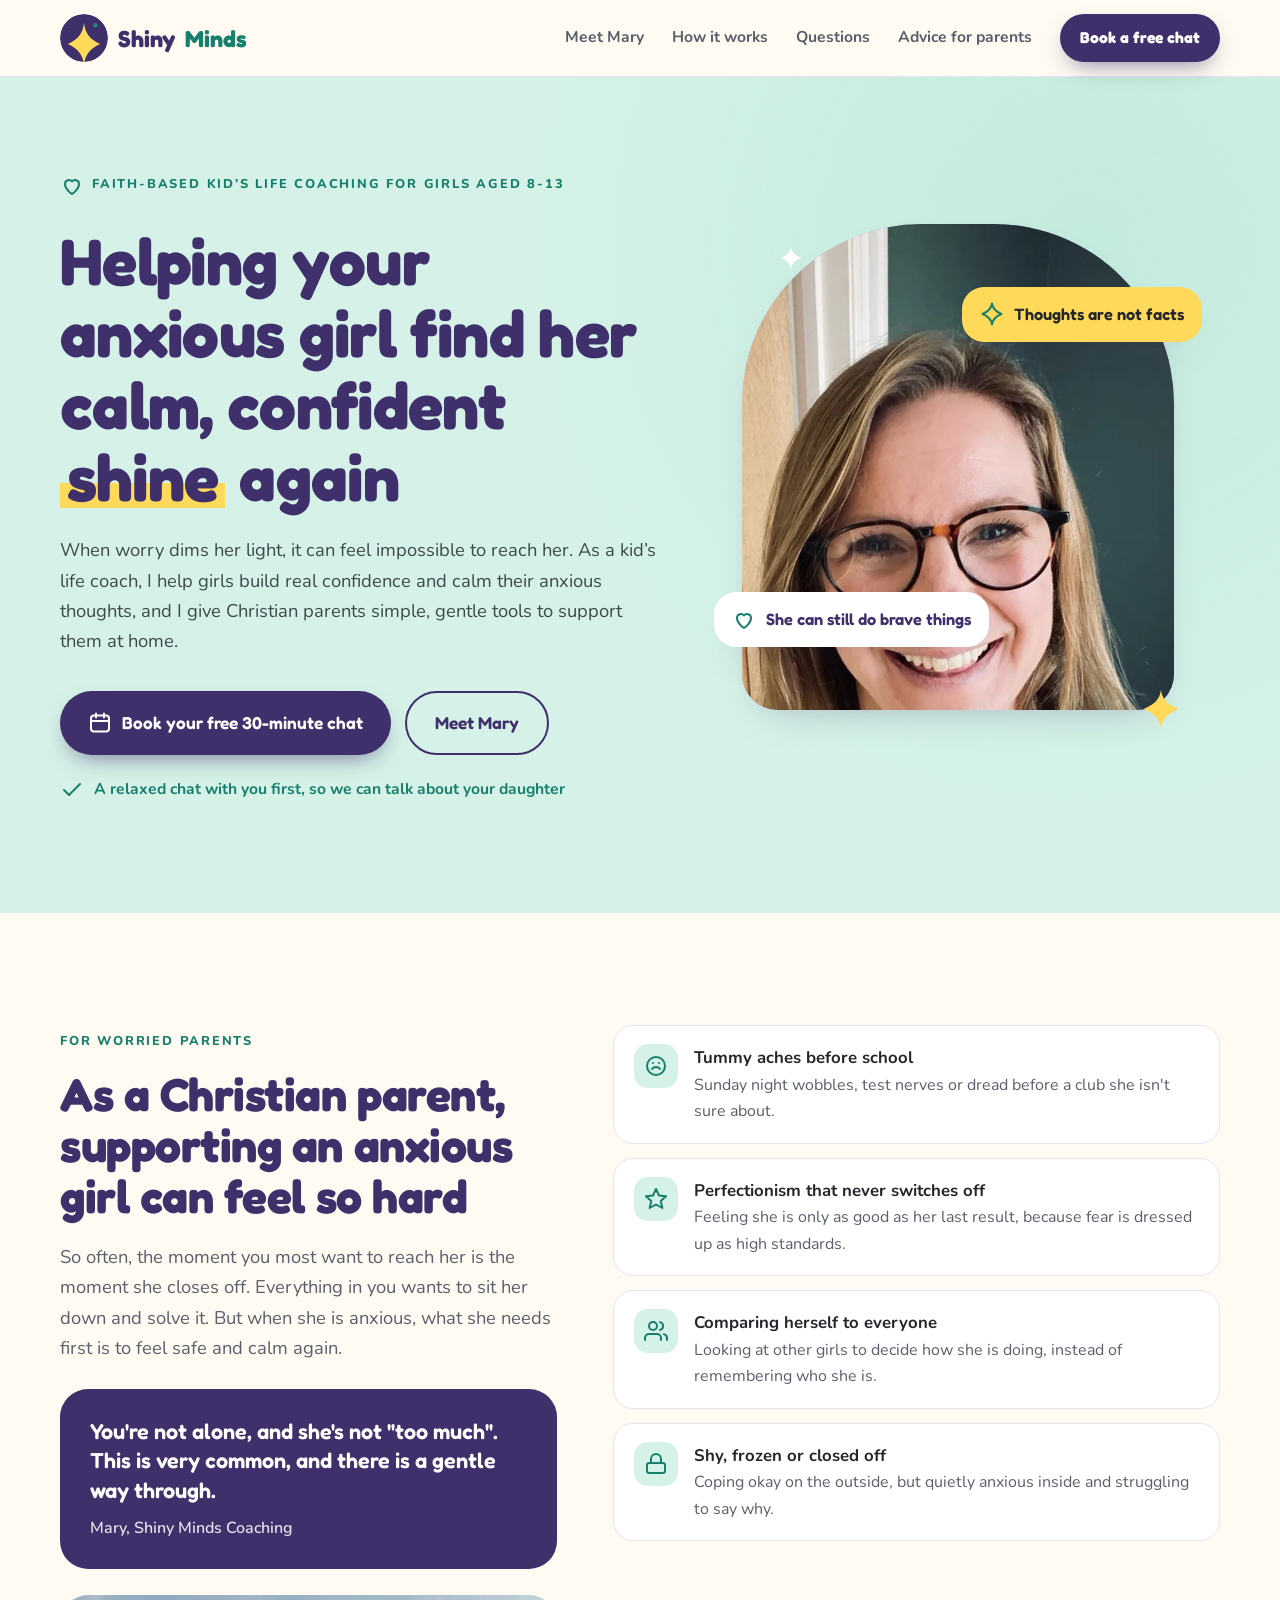
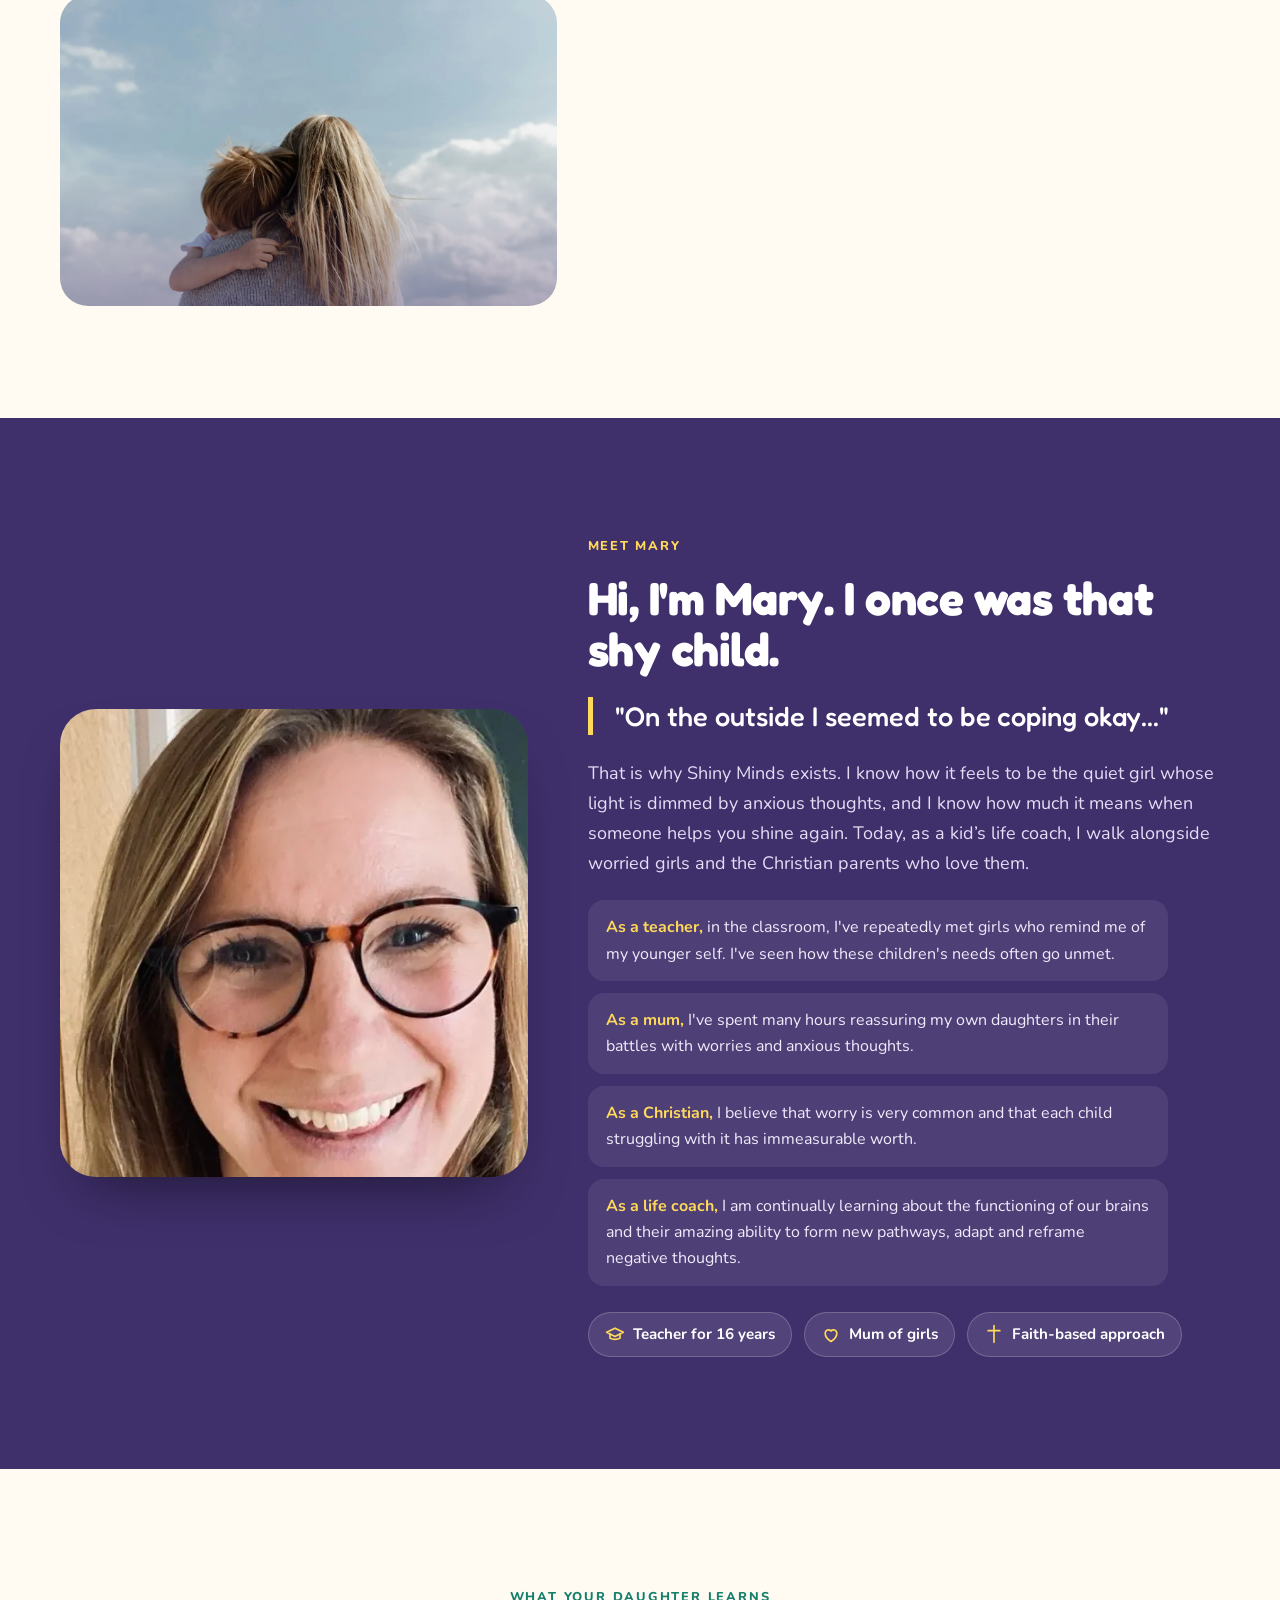
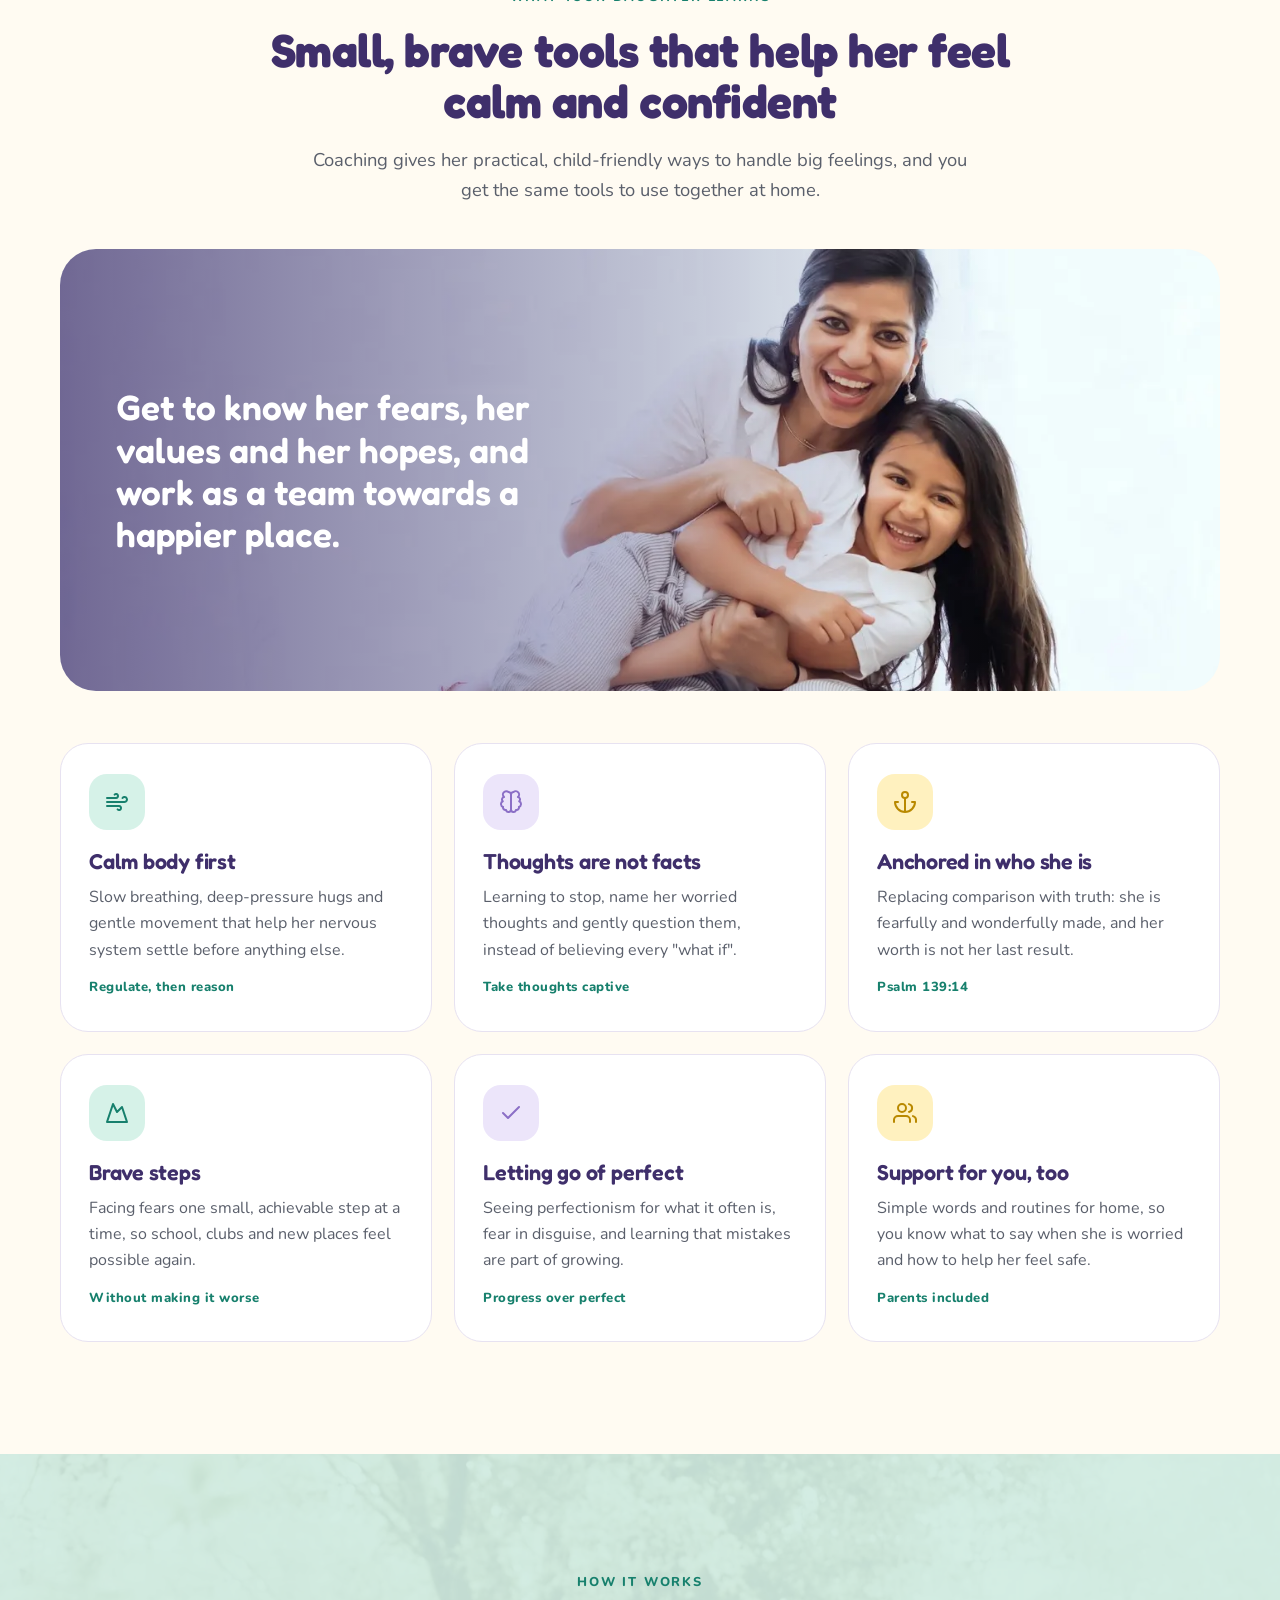
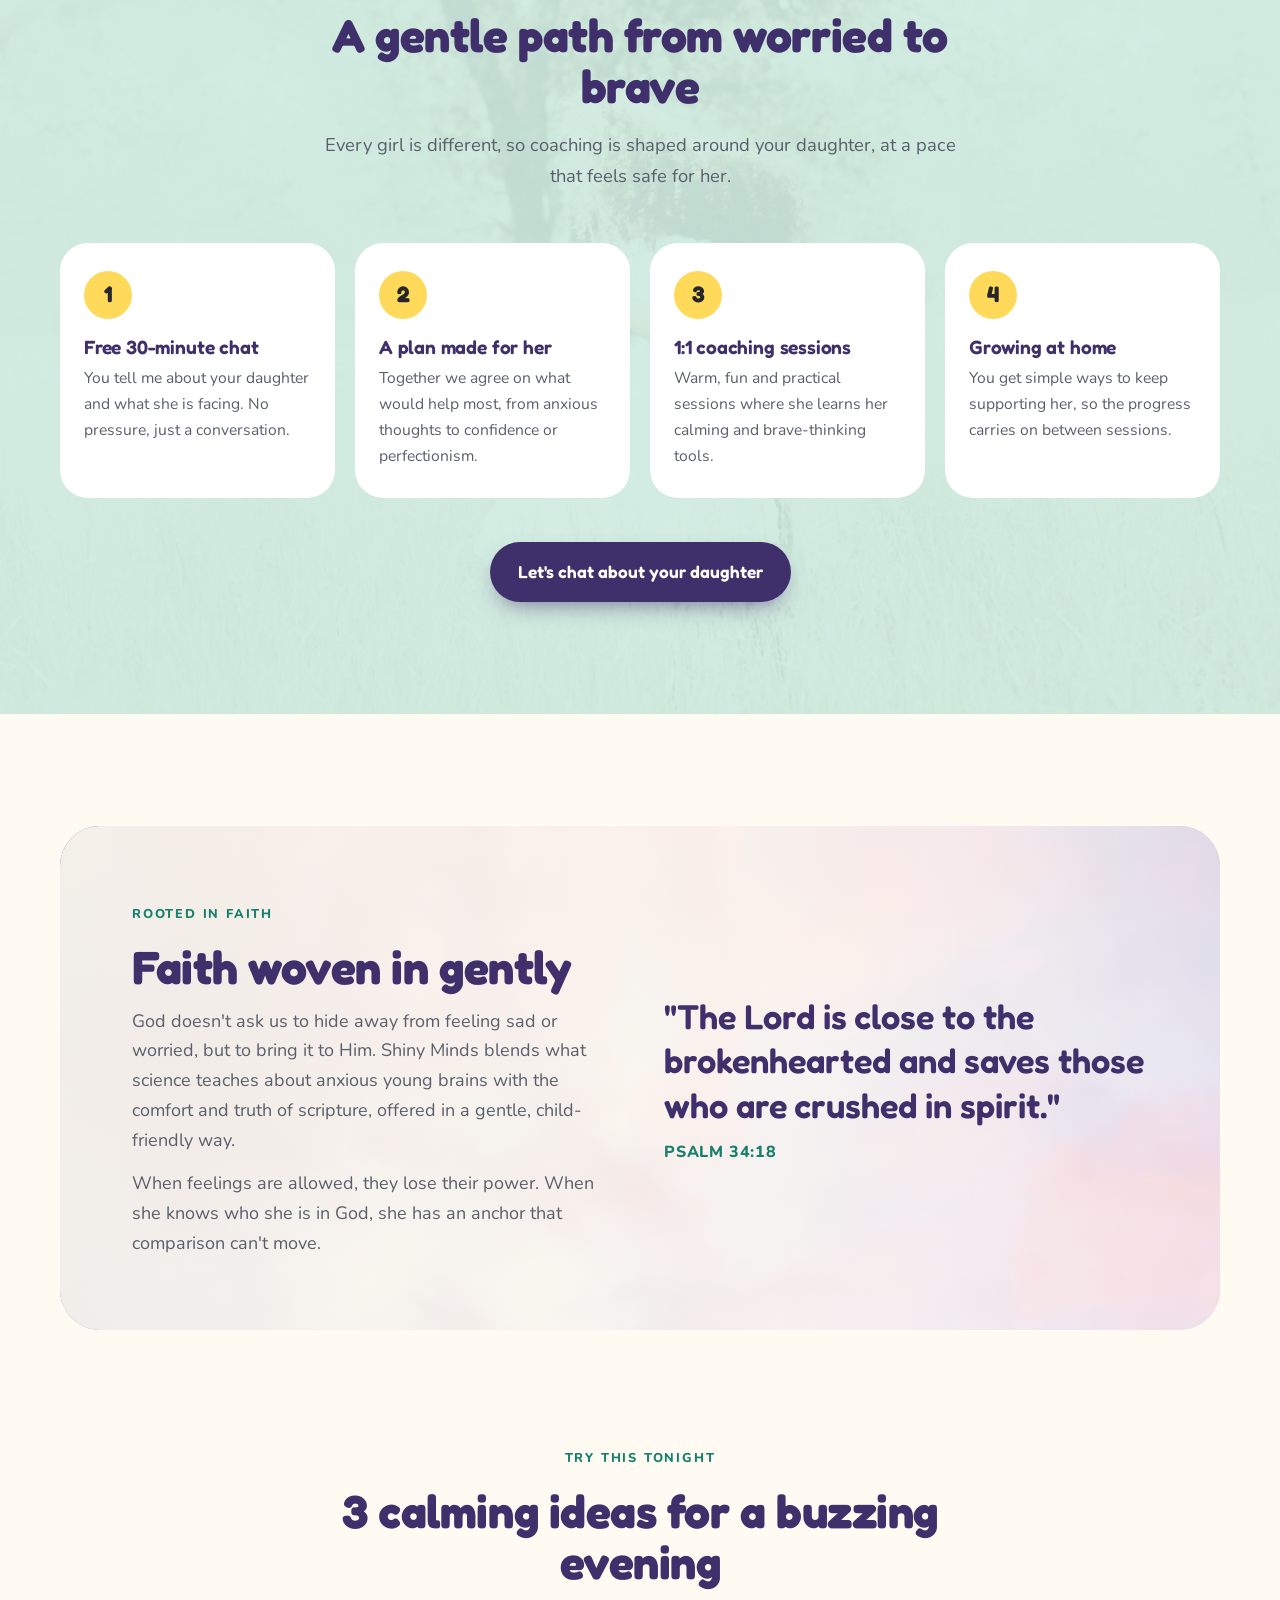
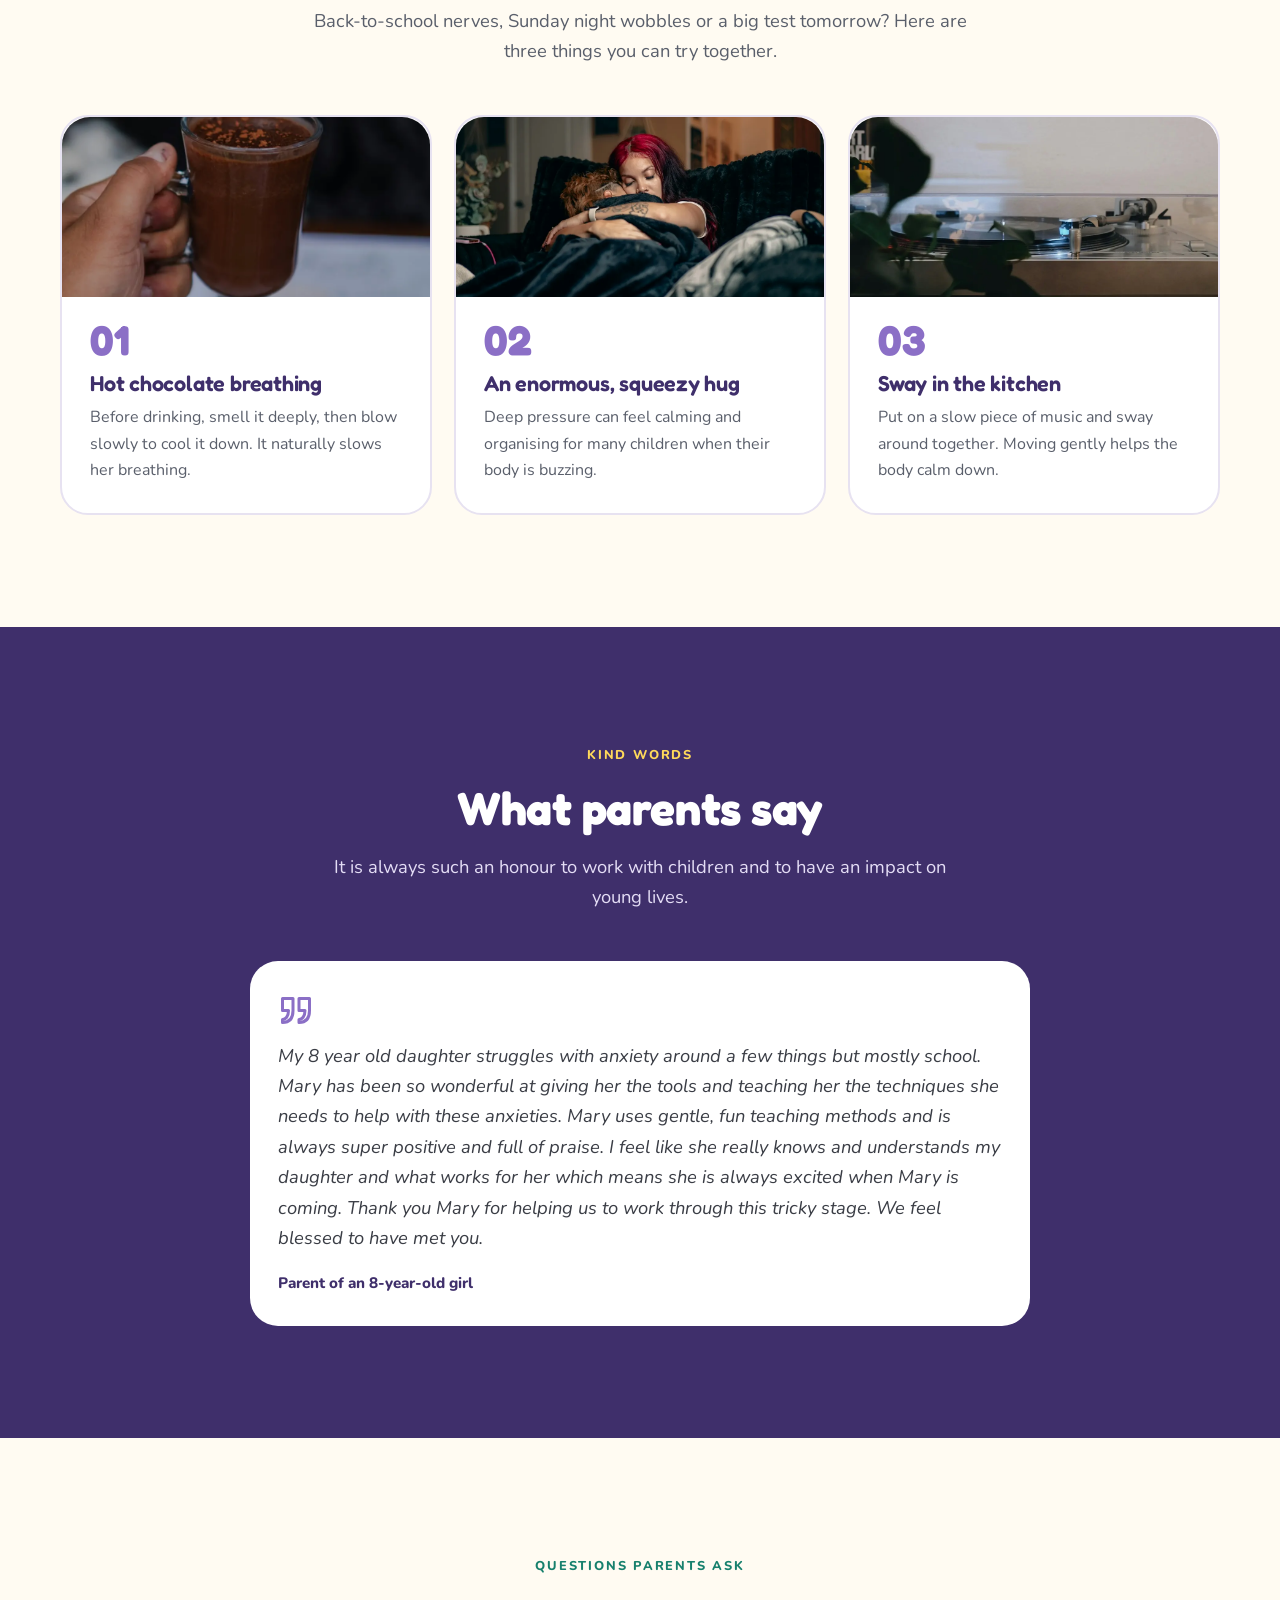
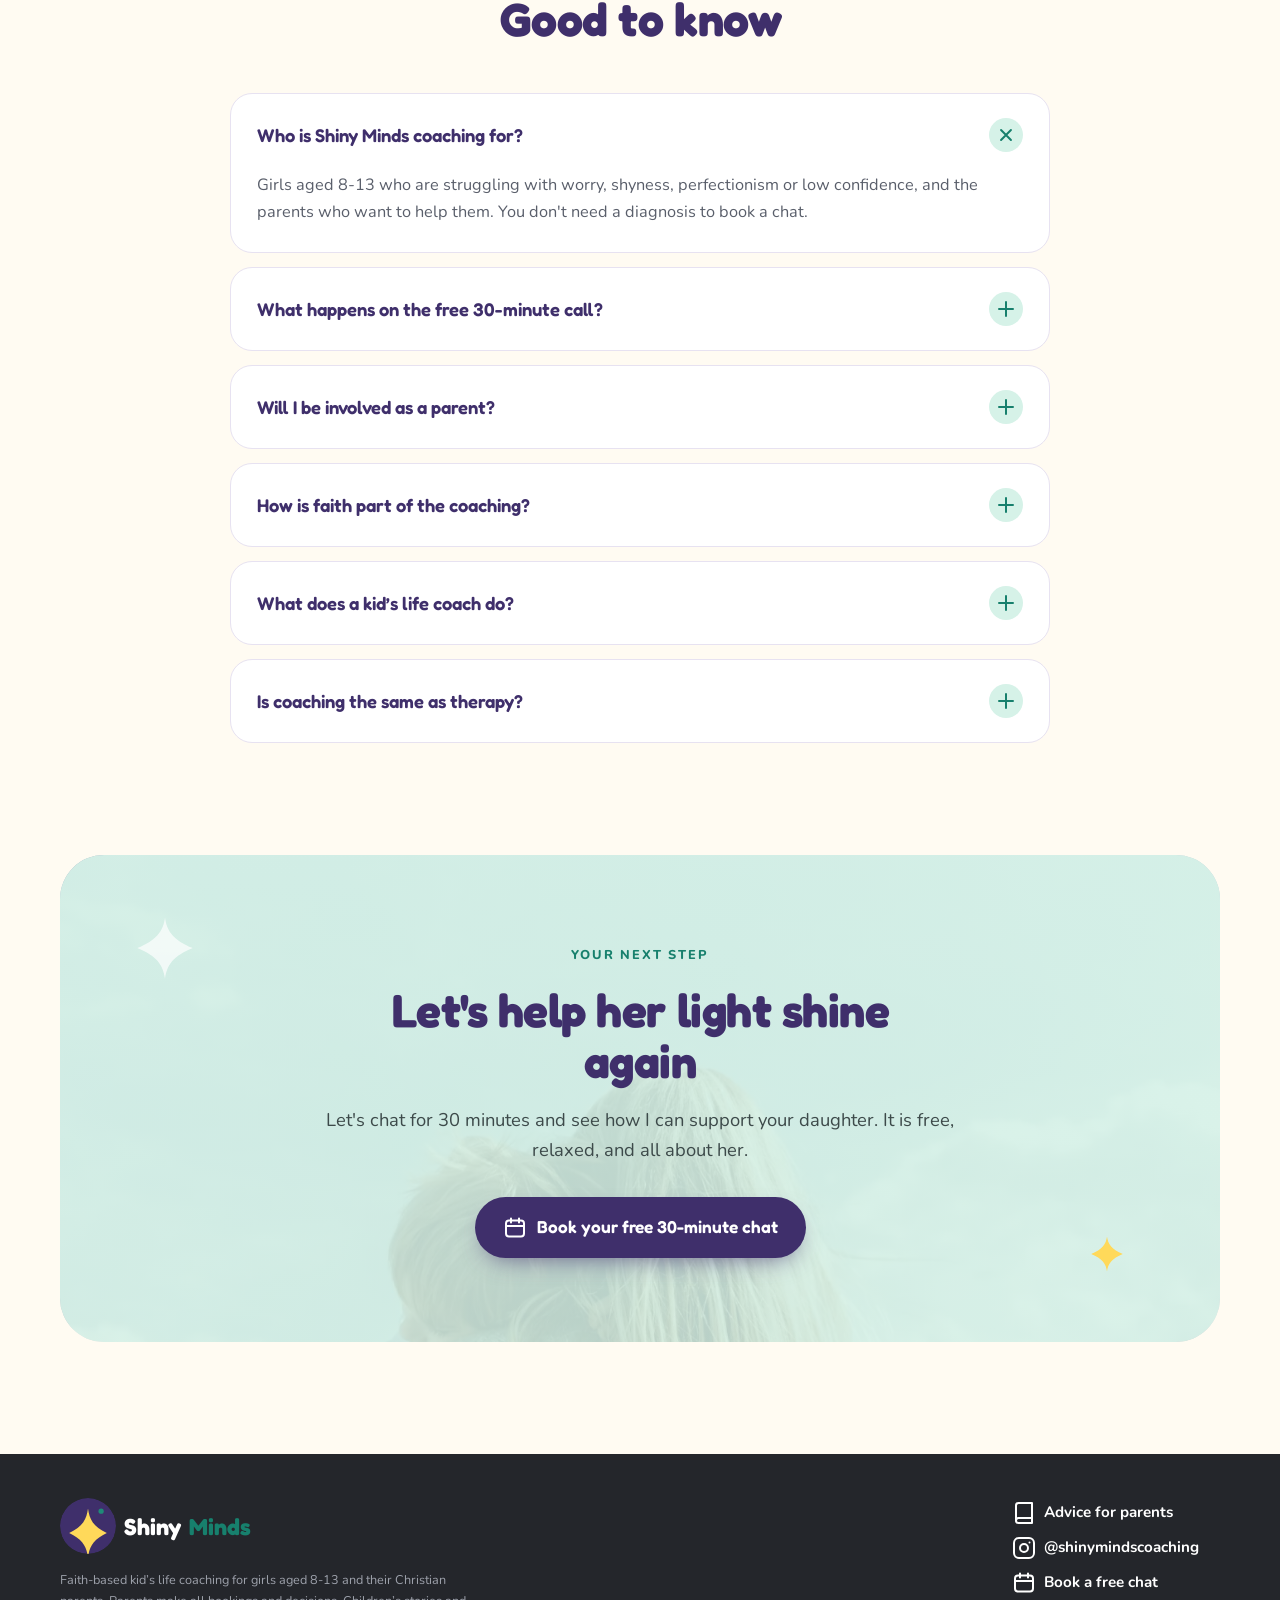
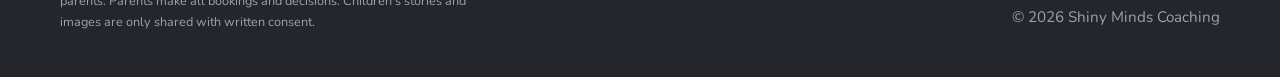
==== commit 9432288e: "SEO: a11y contrast fix (teal), CLS image dimensions, 2 new blog posts, sitemap expansion" ====
--- a/index.html
+++ b/index.html
@@ -28,7 +28,7 @@
 :root{
   --cream:#FFFBF2;
   --mint:#D6F2E8;
-  --teal:#1F8A78;
+  --teal:#17806D;
   --ink:#24262B;
   --muted:#5A5F6B;
   --lavender:#8B6FC6;
@@ -382,7 +382,7 @@
 
     <div class="hero-art" aria-hidden="true">
       <div class="photo">
-        <img src="images/mary-portrait.webp" alt="Mary Heather, kid’s life coach and founder of Shiny Minds Coaching, smiling">
+        <img src="images/mary-portrait.webp" width="750" height="760" alt="Mary Heather, kid’s life coach and founder of Shiny Minds Coaching, smiling">
       </div>
       <div class="bubble b2"><svg class="icon" viewBox="0 0 24 24"><use href="#spark"/></svg>Thoughts are not facts</div>
       <div class="bubble b1"><svg class="icon" viewBox="0 0 24 24"><path d="M12 21s-7-4.4-7-10a4 4 0 0 1 7-2.6A4 4 0 0 1 19 11c0 5.6-7 10-7 10z"/></svg>She can still do brave things</div>
@@ -403,7 +403,7 @@
         <p>You're not alone, and she's not "too much". This is very common, and there is a gentle way through.</p>
         <small>Mary, Shiny Minds Coaching</small>
       </div>
-      <div class="emp-img"><img src="images/hug-sky.webp" alt="A Christian parent holding her anxious daughter close against a soft sky" loading="lazy"></div>
+      <div class="emp-img"><img src="images/hug-sky.webp" width="1400" height="933" alt="A Christian parent holding her anxious daughter close against a soft sky" loading="lazy"></div>
     </div>
     <div class="signs">
       <div class="sign"><div class="ic"><svg class="icon" viewBox="0 0 24 24"><circle cx="12" cy="12" r="9"/><path d="M8 15s1.5-2 4-2 4 2 4 2M9 9h.01M15 9h.01"/></svg></div><div><strong>Tummy aches before school</strong><p>Sunday night wobbles, test nerves or dread before a club she isn't sure about.</p></div></div>
@@ -418,7 +418,7 @@
 <section class="story" id="about">
   <div class="wrap story-grid">
     <div class="story-photo has-img">
-      <img src="images/mary-story.webp" alt="Mary Heather, kid’s life coach at Shiny Minds Coaching, smiling at home" loading="lazy">
+      <img src="images/mary-story.webp" width="1050" height="520" alt="Mary Heather, kid’s life coach at Shiny Minds Coaching, smiling at home" loading="lazy">
     </div>
     <div>
       <span class="eyebrow">Meet Mary</span>
@@ -448,7 +448,7 @@
       <h2 style="margin:14px 0 18px;color:var(--plum)">Small, brave tools that help her feel calm and confident</h2>
       <p class="lead">Coaching gives her practical, child-friendly ways to handle big feelings, and you get the same tools to use together at home.</p>
     </div>
-    <div class="band"><img src="images/mum-daughter-laughing.webp" alt="A Christian parent and her daughter laughing together on the sofa" loading="lazy"><p>Get to know her fears, her values and her hopes, and work as a team towards a happier place.</p></div>
+    <div class="band"><img src="images/mum-daughter-laughing.webp" width="1400" height="882" alt="A Christian parent and her daughter laughing together on the sofa" loading="lazy"><p>Get to know her fears, her values and her hopes, and work as a team towards a happier place.</p></div>
     <div class="tools">
       <article class="tool"><div class="ic"><svg class="icon" viewBox="0 0 24 24"><path d="M9.6 4.6A2 2 0 1 1 11 8H2M12.6 19.4A2 2 0 1 0 14 16H2M17.5 8a2.5 2.5 0 1 1 2 4H2"/></svg></div><h3>Calm body first</h3><p>Slow breathing, deep-pressure hugs and gentle movement that help her nervous system settle before anything else.</p><span class="tag">Regulate, then reason</span></article>
       <article class="tool"><div class="ic"><svg class="icon" viewBox="0 0 24 24"><path d="M9.5 2A2.5 2.5 0 0 1 12 4.5v15a2.5 2.5 0 0 1-4.96.44 2.5 2.5 0 0 1-2.96-3.08 3 3 0 0 1-.34-5.58 2.5 2.5 0 0 1 1.32-4.24A2.5 2.5 0 0 1 9.5 2zM14.5 2A2.5 2.5 0 0 0 12 4.5v15a2.5 2.5 0 0 0 4.96.44 2.5 2.5 0 0 0 2.96-3.08 3 3 0 0 0 .34-5.58 2.5 2.5 0 0 0-1.32-4.24A2.5 2.5 0 0 0 14.5 2z"/></svg></div><h3>Thoughts are not facts</h3><p>Learning to stop, name her worried thoughts and gently question them, instead of believing every "what if".</p><span class="tag">Take thoughts captive</span></article>
@@ -502,9 +502,9 @@
       <p class="lead">Back-to-school nerves, Sunday night wobbles or a big test tomorrow? Here are three things you can try together.</p>
     </div>
     <div class="tips">
-      <div class="tip"><div class="tip-img"><img src="images/hot-chocolate.webp" alt="A warm mug of hot chocolate" loading="lazy"></div><div class="num">01</div><h3>Hot chocolate breathing</h3><p>Before drinking, smell it deeply, then blow slowly to cool it down. It naturally slows her breathing.</p></div>
-      <div class="tip"><div class="tip-img"><img src="images/hug-blanket.webp" alt="A parent hugging a child under a cosy blanket" loading="lazy"></div><div class="num">02</div><h3>An enormous, squeezy hug</h3><p>Deep pressure can feel calming and organising for many children when their body is buzzing.</p></div>
-      <div class="tip"><div class="tip-img"><img src="images/record-player.webp" alt="A record player playing slow music" loading="lazy"></div><div class="num">03</div><h3>Sway in the kitchen</h3><p>Put on a slow piece of music and sway around together. Moving gently helps the body calm down.</p></div>
+      <div class="tip"><div class="tip-img"><img src="images/hot-chocolate.webp" width="933" height="1400" alt="A warm mug of hot chocolate" loading="lazy"></div><div class="num">01</div><h3>Hot chocolate breathing</h3><p>Before drinking, smell it deeply, then blow slowly to cool it down. It naturally slows her breathing.</p></div>
+      <div class="tip"><div class="tip-img"><img src="images/hug-blanket.webp" width="1200" height="799" alt="A parent hugging a child under a cosy blanket" loading="lazy"></div><div class="num">02</div><h3>An enormous, squeezy hug</h3><p>Deep pressure can feel calming and organising for many children when their body is buzzing.</p></div>
+      <div class="tip"><div class="tip-img"><img src="images/record-player.webp" width="1200" height="1800" alt="A record player playing slow music" loading="lazy"></div><div class="num">03</div><h3>Sway in the kitchen</h3><p>Put on a slow piece of music and sway around together. Moving gently helps the body calm down.</p></div>
     </div>
   </div>
 </section>
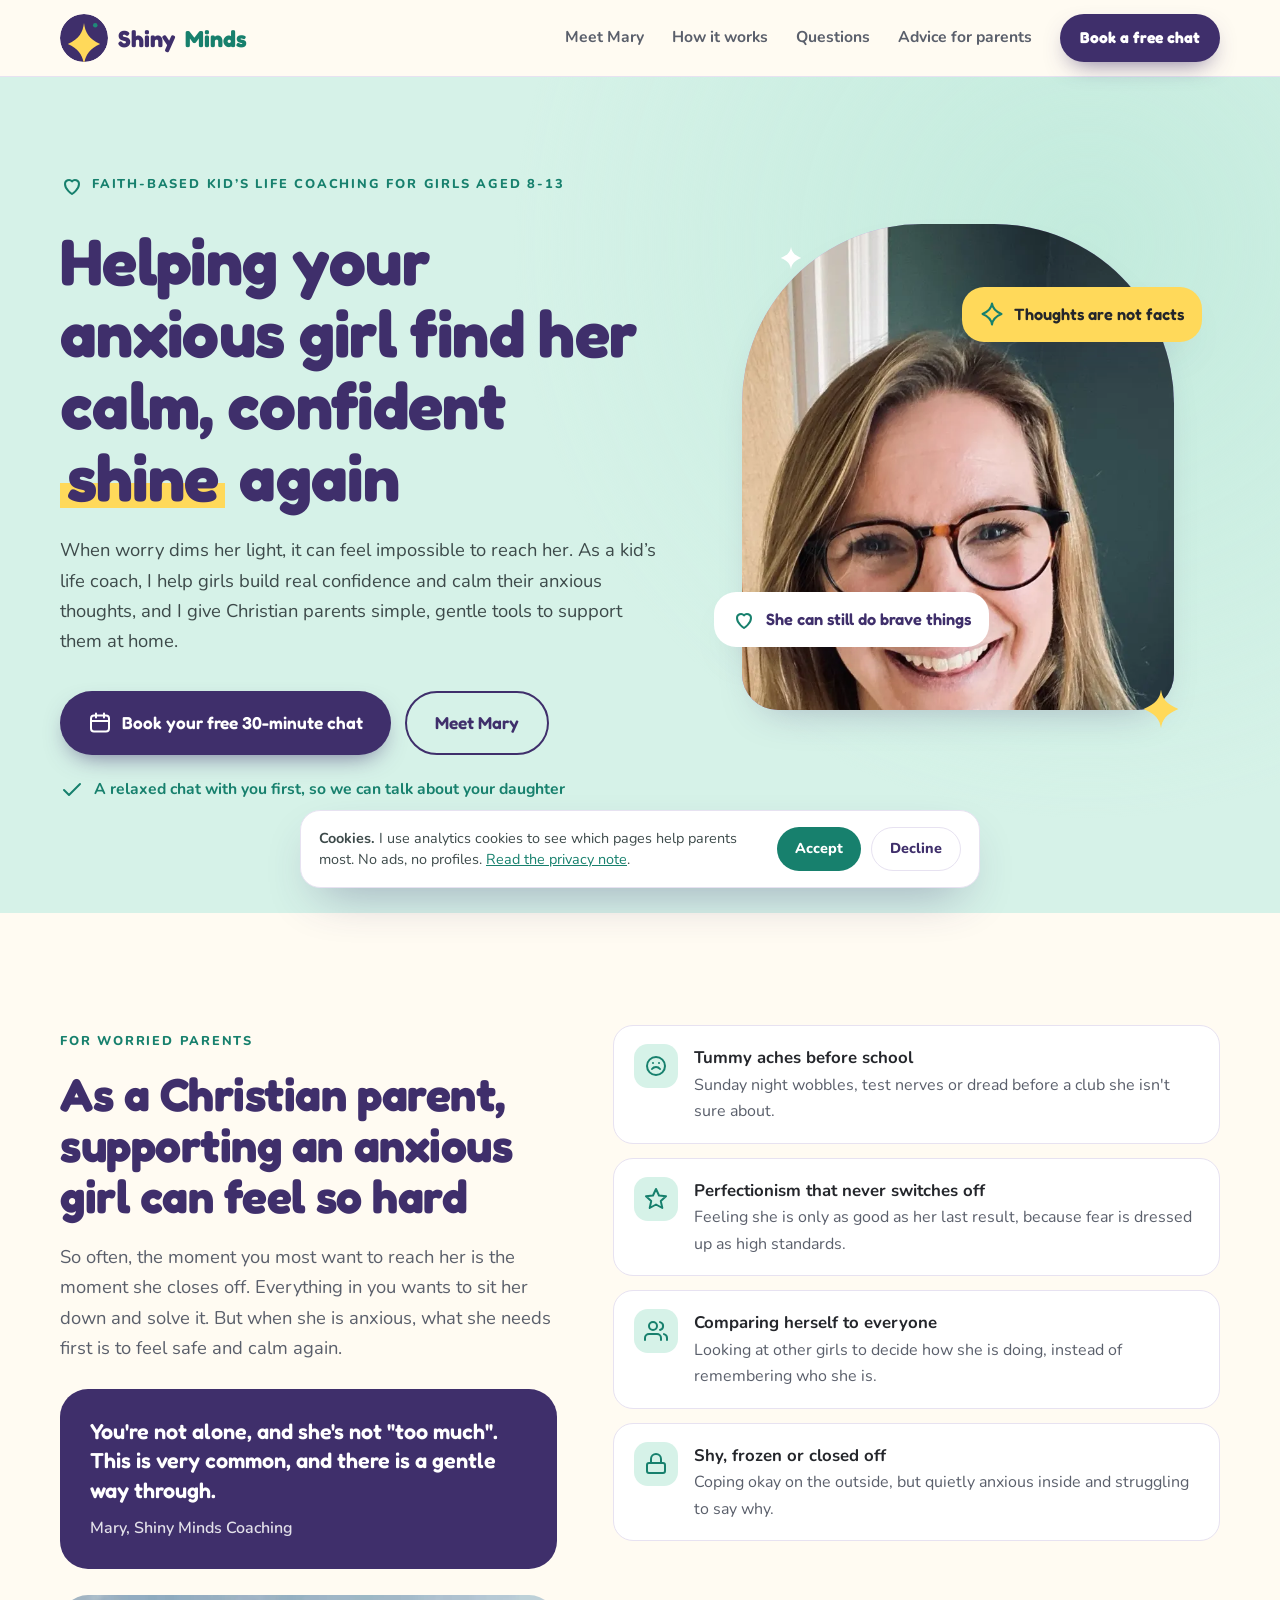
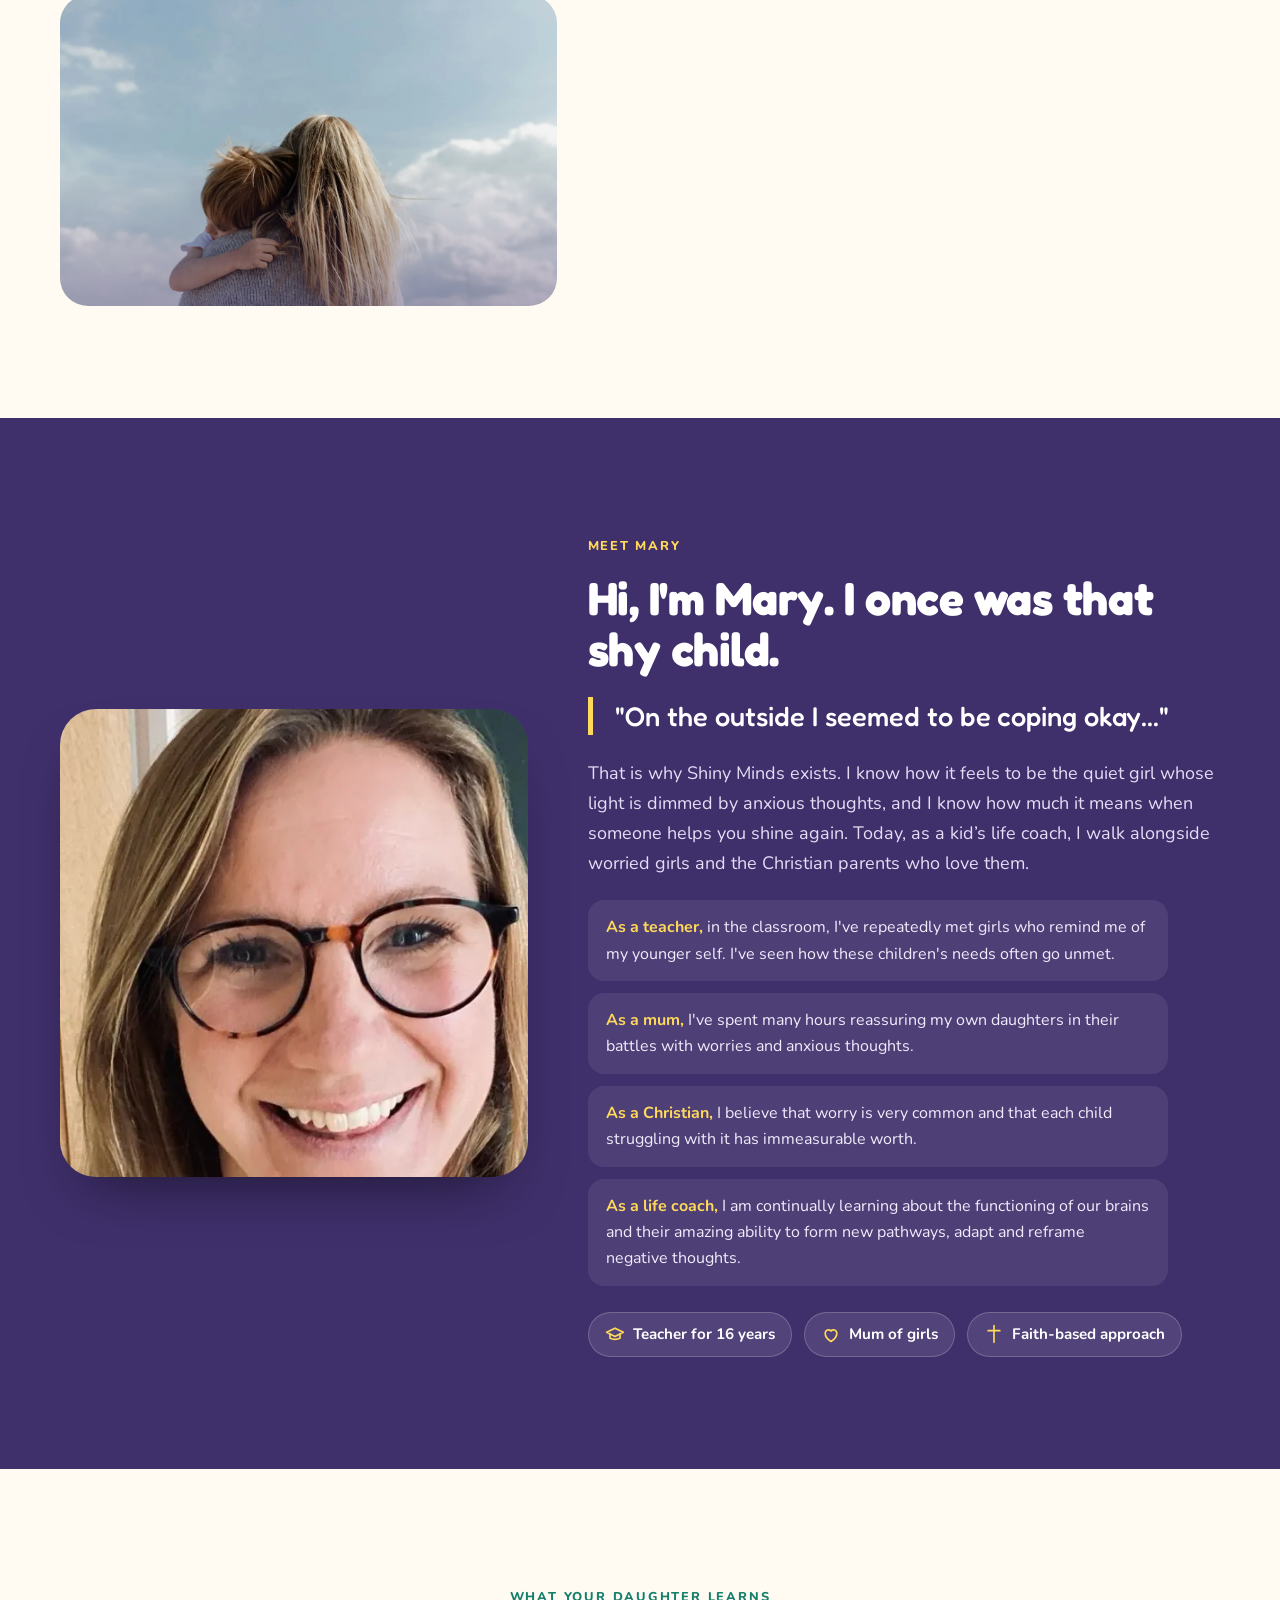
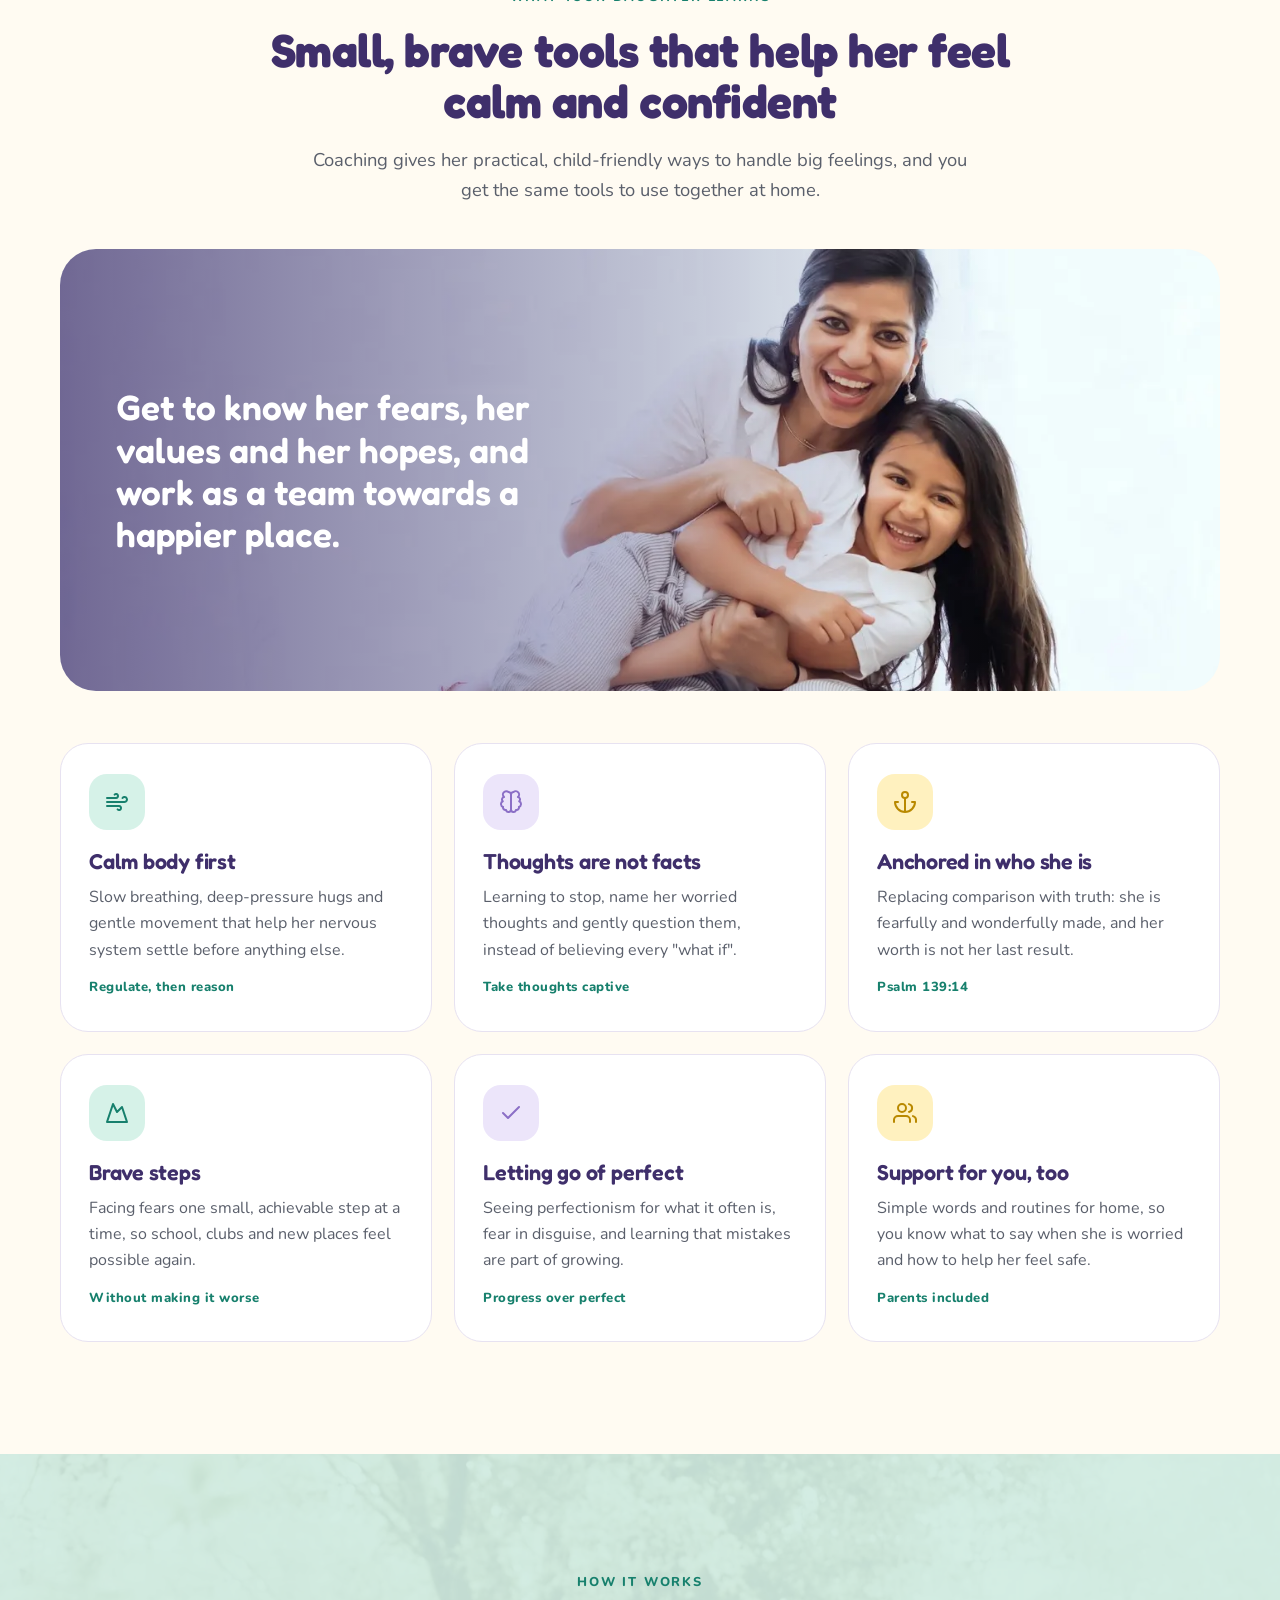
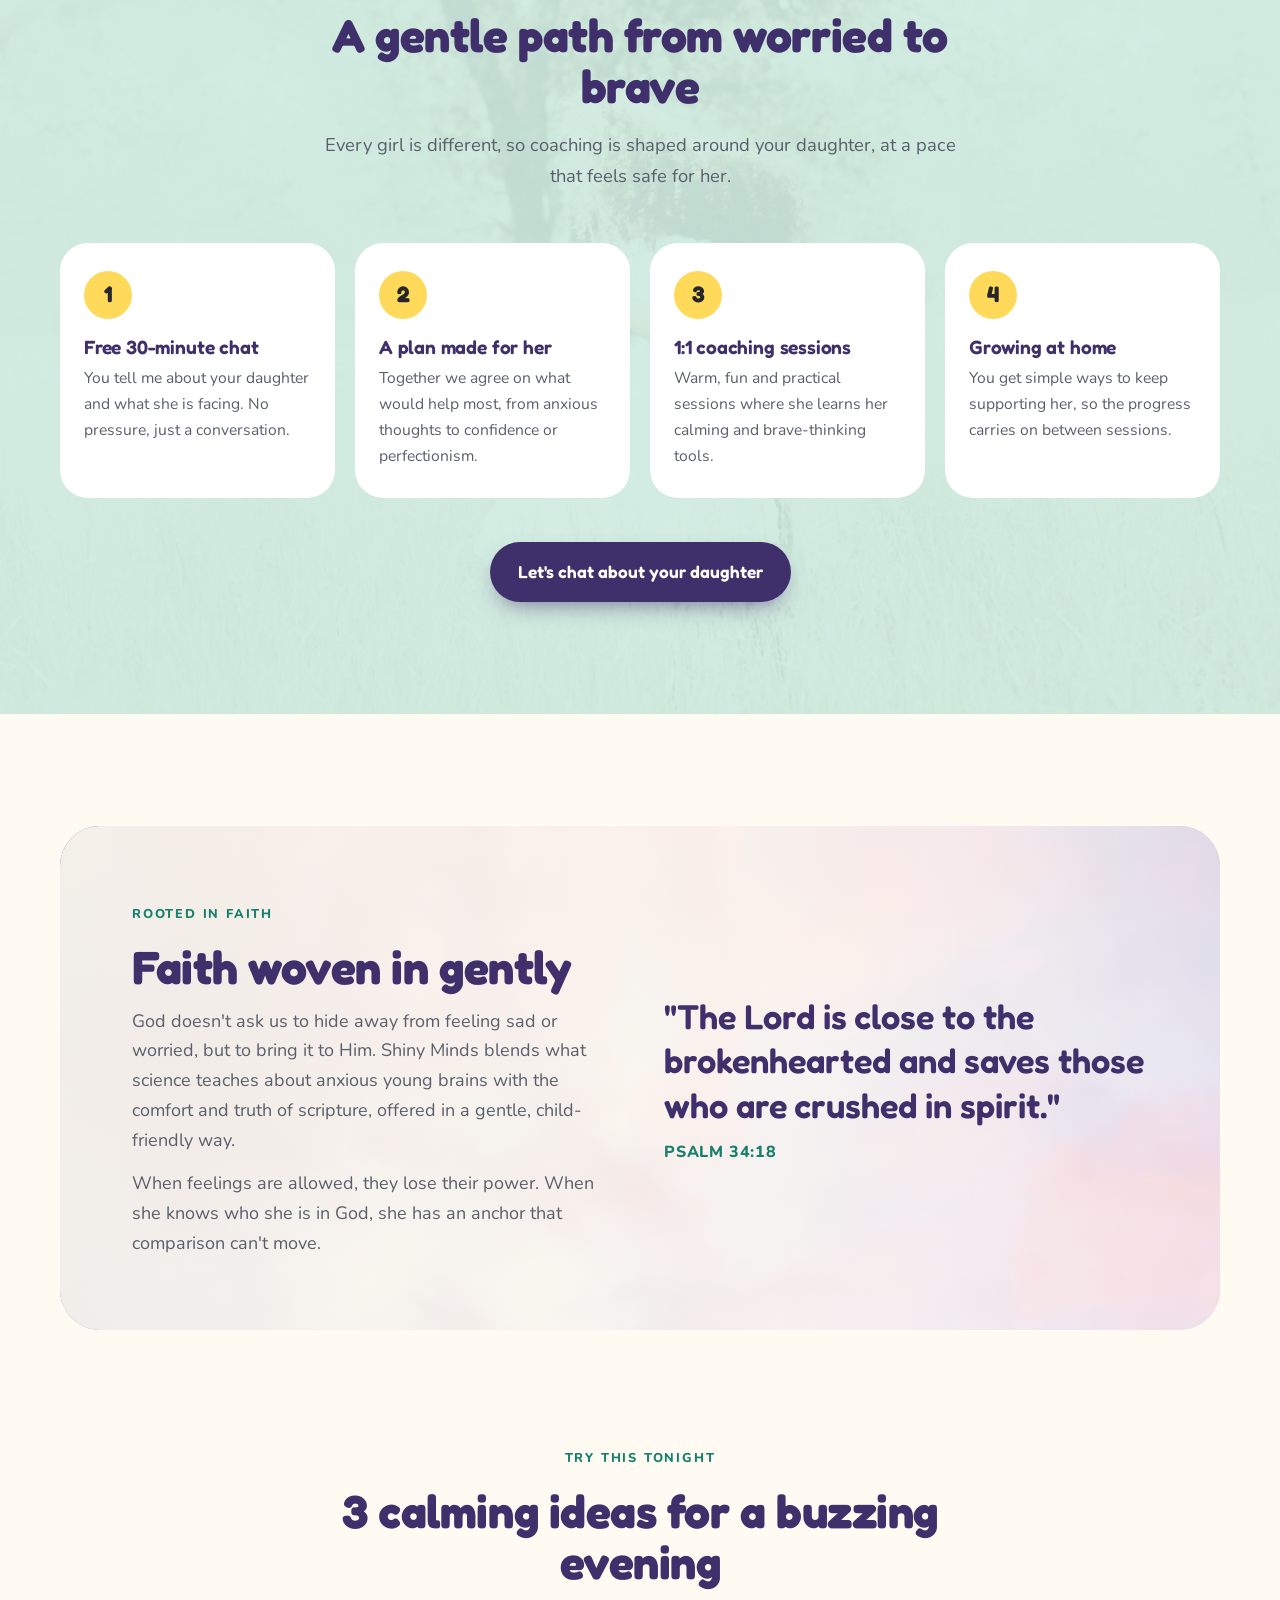
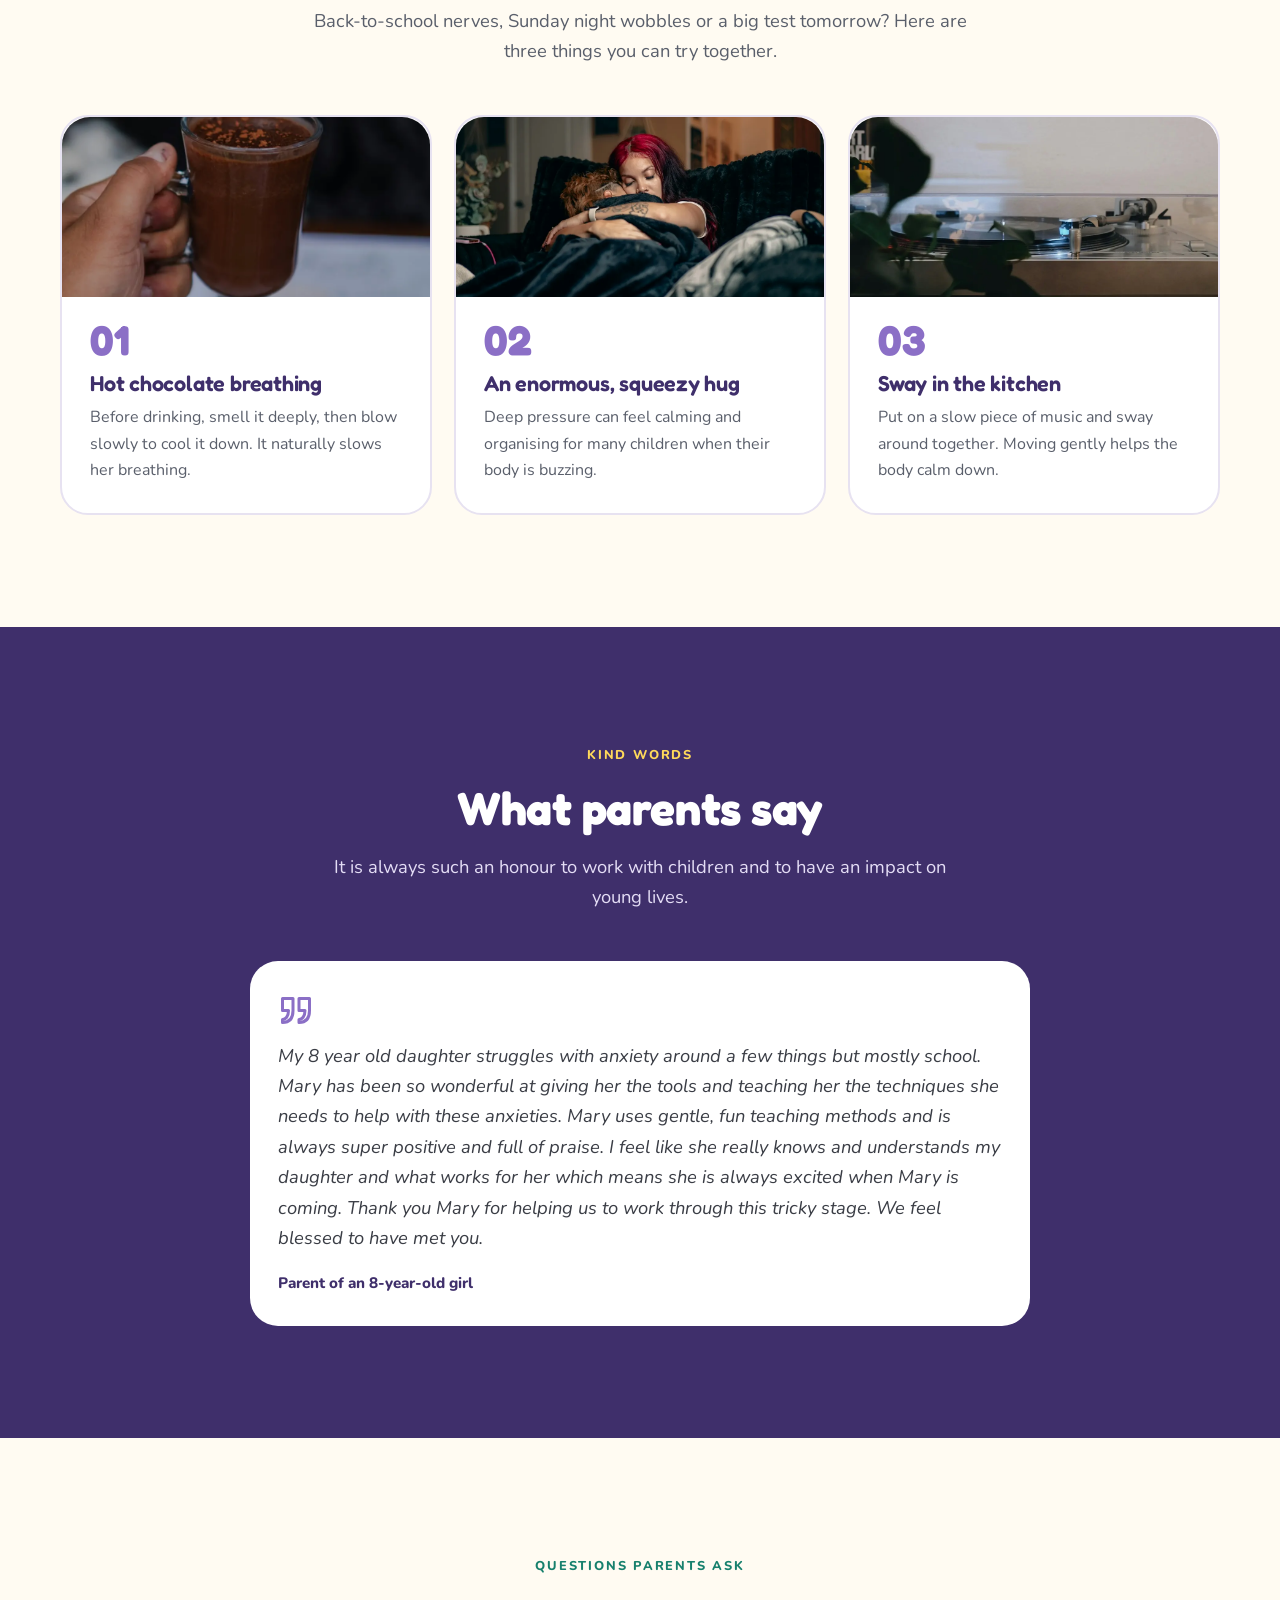
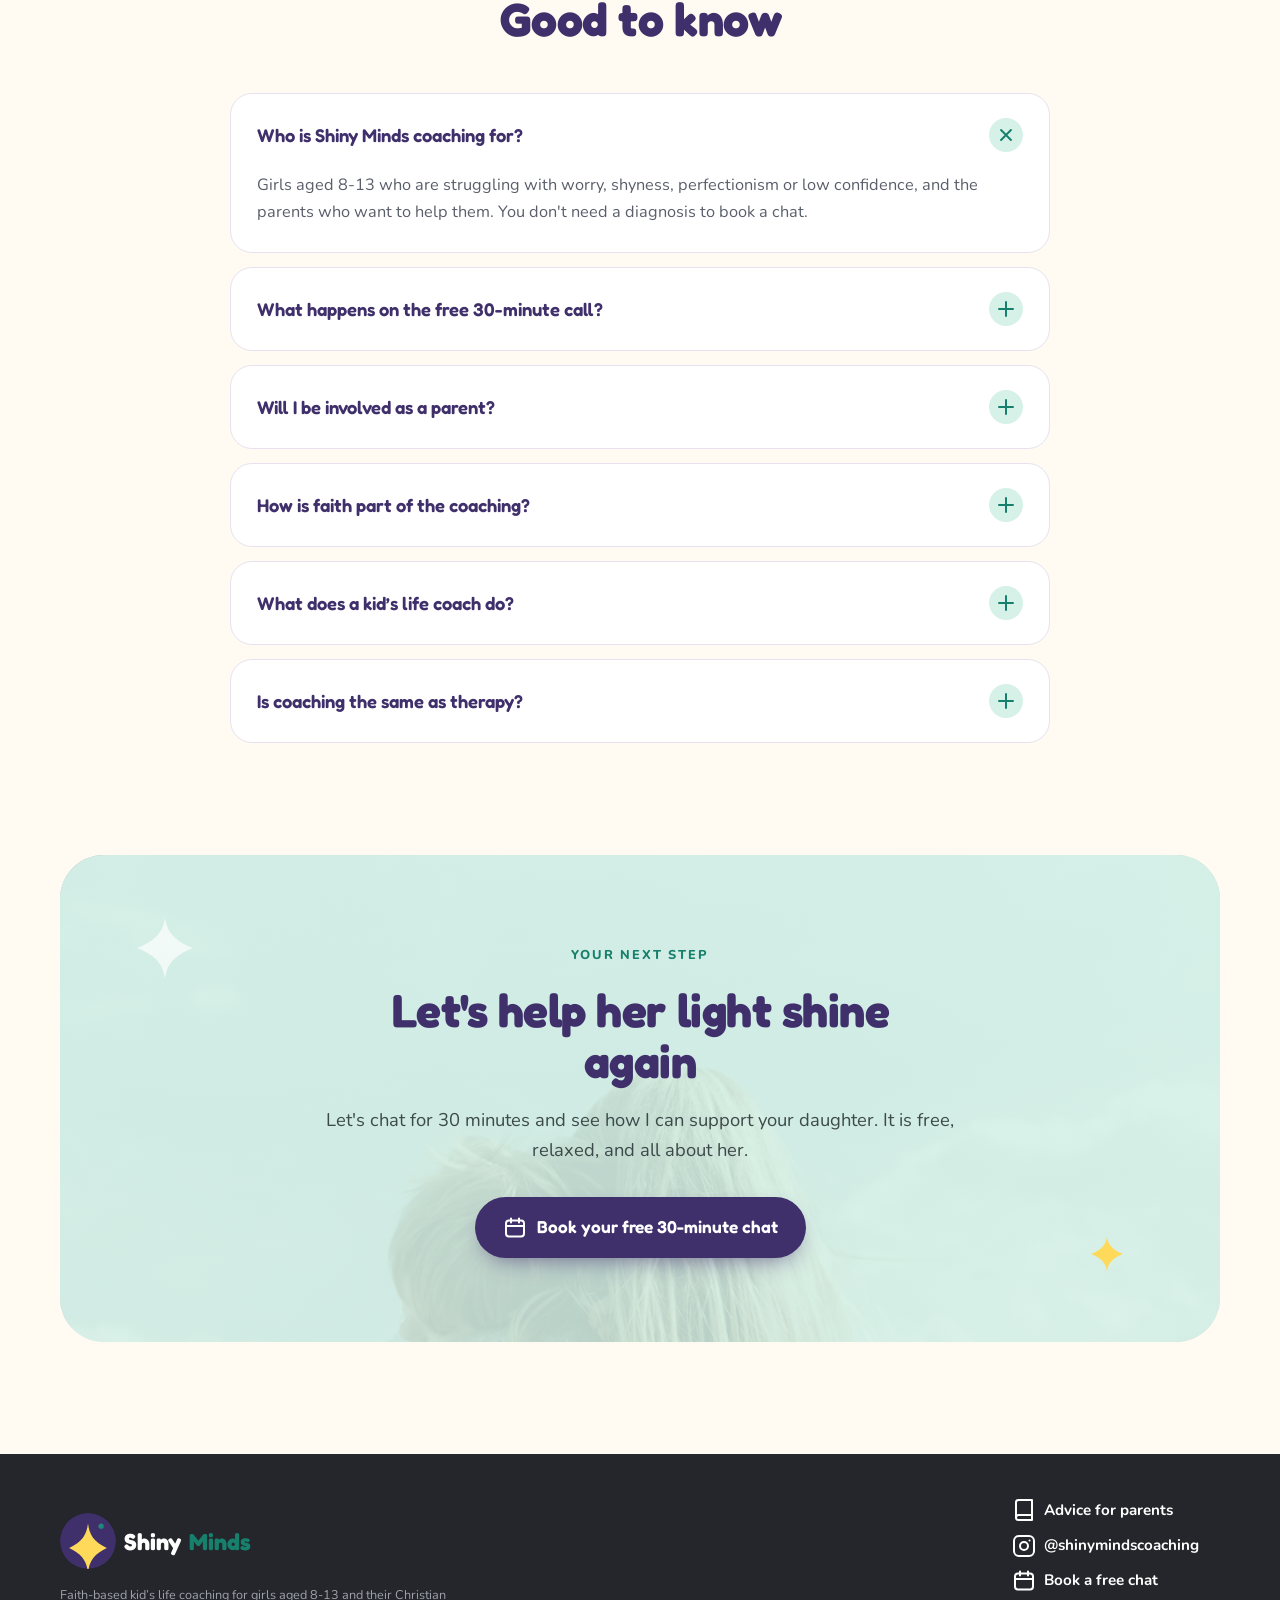
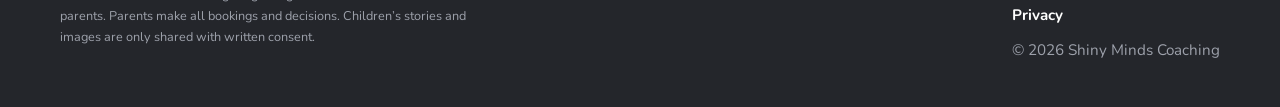
==== commit 99e5e892: "Add GA4 with consent, Calendly click tracking, privacy page, 4 new blog posts" ====
--- a/index.html
+++ b/index.html
@@ -3,24 +3,25 @@
 <head>
 <meta charset="utf-8">
 <meta name="viewport" content="width=device-width, initial-scale=1">
-<title>Kid's Life Coach for Your Anxious Girl | Shiny Minds Coaching</title>
-<meta name="description" content="Gentle, faith-based kid's life coaching for anxious girls aged 8-13. A Christian parent? Book a free 30-minute chat with Mary and help your daughter find calm and confidence.">
+<title>Kid's Life Coach for Anxious Girls | Shiny Minds</title>
+<meta name="description" content="Gentle, faith-based kid's life coaching for anxious girls aged 8-13. Book a free 30-minute chat and help your daughter find her calm again.">
 <link rel="canonical" href="https://shinymindscoaching.com/">
 <meta name="robots" content="index, follow">
 <meta property="og:type" content="website">
 <meta property="og:site_name" content="Shiny Minds Coaching">
-<meta property="og:title" content="Kid's Life Coach for Your Anxious Girl | Shiny Minds Coaching">
-<meta property="og:description" content="Faith-based kid's life coaching that helps anxious girls aged 8-13 build confidence and calm their worries. Christian parents: book a free 30-minute chat with Mary.">
+<meta property="og:title" content="Kid's Life Coach for Anxious Girls | Shiny Minds">
+<meta property="og:description" content="Faith-based kid's life coaching for anxious girls aged 8-13. Christian parents: book a free 30-minute chat with Mary.">
 <meta property="og:url" content="https://shinymindscoaching.com/">
 <meta property="og:image" content="https://shinymindscoaching.com/images/mary-portrait.webp">
 <meta property="og:image:alt" content="Mary Heather, kid's life coach and founder of Shiny Minds Coaching">
 <meta property="og:locale" content="en_GB">
 <meta name="twitter:card" content="summary_large_image">
-<meta name="twitter:title" content="Kid's Life Coach for Your Anxious Girl | Shiny Minds Coaching">
-<meta name="twitter:description" content="Faith-based kid's life coaching that helps anxious girls aged 8-13 find calm and confidence. Book a free 30-minute chat with Mary.">
+<meta name="twitter:title" content="Kid's Life Coach for Anxious Girls | Shiny Minds">
+<meta name="twitter:description" content="Faith-based kid's life coaching for anxious girls aged 8-13. Book a free 30-minute chat with Mary.">
 <meta name="twitter:image" content="https://shinymindscoaching.com/images/mary-portrait.webp">
 <meta name="theme-color" content="#3F2F6B">
 <link rel="icon" href="images/shinyminds.svg">
+<link rel="apple-touch-icon" sizes="180x180" href="images/apple-touch-icon.png">
 <link rel="preconnect" href="https://fonts.googleapis.com">
 <link rel="preconnect" href="https://fonts.gstatic.com" crossorigin>
 <link href="https://fonts.googleapis.com/css2?family=Fredoka:wght@500;600;700&family=Nunito:ital,wght@0,400;0,600;0,700;0,800;1,600&display=swap" rel="stylesheet">
@@ -244,6 +245,16 @@
   .bubble{font-size:.92rem;padding:11px 14px}
   details{padding:2px 18px}
 }
+
+/* consent banner + analytics */
+.cookie{position:fixed;left:12px;right:12px;bottom:12px;z-index:9999;max-width:680px;margin-inline:auto;background:#fff;border:1px solid #E7E2F1;border-radius:20px;box-shadow:0 20px 50px -20px rgba(63,47,107,.45);padding:16px 18px;display:flex;gap:14px;align-items:center;justify-content:space-between;flex-wrap:wrap;font-size:.9rem;line-height:1.5;color:#3D4A4A}
+.cookie[hidden]{display:none}
+.cookie p{margin:0;flex:1 1 260px}
+.cookie a{color:#17806D}
+.cookie-actions{display:flex;gap:10px;flex:0 0 auto}
+.cookie-btn{font:inherit;font-weight:800;border:0;border-radius:999px;padding:10px 18px;background:#17806D;color:#fff;cursor:pointer}
+.cookie-btn-ghost{background:transparent;color:#3F2F6B;border:1px solid #E7E2F1}
+.cookie-btn:focus-visible{outline:3px solid #3F2F6B;outline-offset:2px}
 </style>
 <script type="application/ld+json">
 {
@@ -336,6 +347,8 @@
   ]
 }
 </script>
+<script src="/analytics.js"></script>
+<script async src="https://www.googletagmanager.com/gtag/js?id=G-M0JJ4X9EP7"></script>
 </head>
 <body>
 
@@ -348,7 +361,7 @@
 <header>
   <div class="wrap nav">
     <a class="logo" href="#top" aria-label="Shiny Minds Coaching home">
-      <img class="logo-img" src="images/shinyminds.svg" alt="" width="48" height="48">
+      <img class="logo-img" src="images/shinyminds.svg" alt="Shiny Minds Coaching" width="48" height="48">
       Shiny <span>Minds</span>
     </a>
     <nav class="nav-links" aria-label="Main">
@@ -563,18 +576,27 @@
 <footer>
   <div class="wrap foot">
     <div>
-      <a class="logo" href="#top"><img class="logo-img" src="images/shinyminds.svg" alt="" width="48" height="48">Shiny <span>Minds</span></a>
+      <a class="logo" href="#top"><img class="logo-img" src="images/shinyminds.svg" alt="Shiny Minds Coaching" width="48" height="48">Shiny <span>Minds</span></a>
       <small>Faith-based kid’s life coaching for girls aged 8-13 and their Christian parents. Parents make all bookings and decisions. Children’s stories and images are only shared with written consent.</small>
     </div>
     <div style="display:grid;gap:10px;justify-items:start">
       <a href="/blog/"><svg class="icon" viewBox="0 0 24 24"><path d="M4 19.5A2.5 2.5 0 0 1 6.5 17H20"/><path d="M6.5 2H20v20H6.5A2.5 2.5 0 0 1 4 19.5v-15A2.5 2.5 0 0 1 6.5 2z"/></svg>Advice for parents</a>
       <a href="https://www.instagram.com/shinymindscoaching/" target="_blank" rel="noopener"><svg class="icon" viewBox="0 0 24 24"><rect x="2" y="2" width="20" height="20" rx="5"/><circle cx="12" cy="12" r="4"/><path d="M17.5 6.5h.01"/></svg>@shinymindscoaching</a>
       <a href="https://calendly.com/mramail_82/30min" target="_blank" rel="noopener"><svg class="icon" viewBox="0 0 24 24"><rect x="3" y="4.5" width="18" height="16" rx="3"/><path d="M8 2.5v4M16 2.5v4M3 10h18"/></svg>Book a free chat</a>
+      <a href="/privacy.html">Privacy</a>
       <span style="color:#9DA1AB">&copy; 2026 Shiny Minds Coaching</span>
     </div>
   </div>
 </footer>
 
 <!-- Stock photos via Unsplash (free licence): hug-sky 82NHIKIvKNc, clouds Mv3mEpWDhSM, mum-daughter-laughing a-_1PPjnbUg, field-hug wtgXcJIRLSU, hot-chocolate y0m5e6g0eR4, hug-blanket Z0heaB65P9k, record-player NWTO7QV704I. Portraits from @shinymindscoaching. -->
+
+<div class="cookie" id="sm-cookie" role="dialog" aria-labelledby="sm-cookie-title" hidden>
+  <p id="sm-cookie-title"><strong>Cookies.</strong> I use analytics cookies to see which pages help parents most. No ads, no profiles. <a href="/privacy.html">Read the privacy note</a>.</p>
+  <div class="cookie-actions">
+    <button type="button" class="cookie-btn" data-consent="yes">Accept</button>
+    <button type="button" class="cookie-btn cookie-btn-ghost" data-consent="no">Decline</button>
+  </div>
+</div>
 </body>
 </html>
